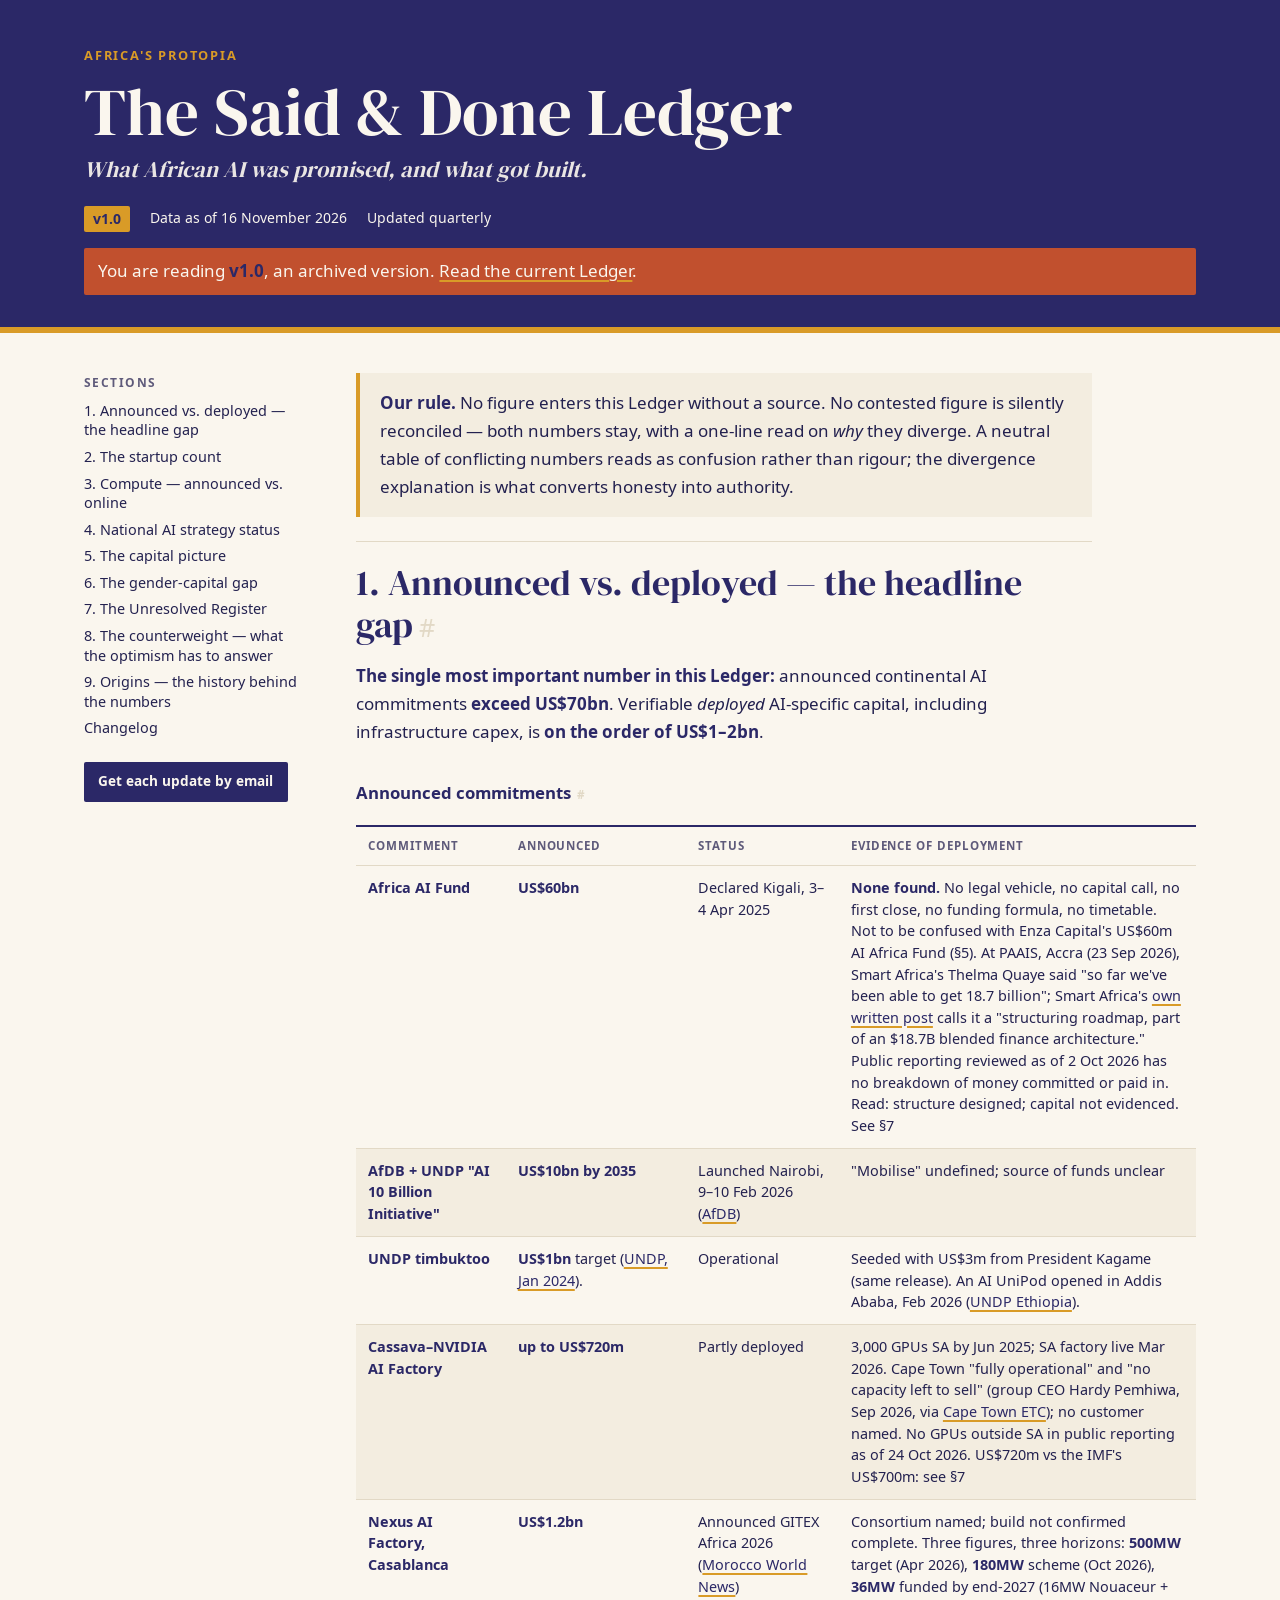
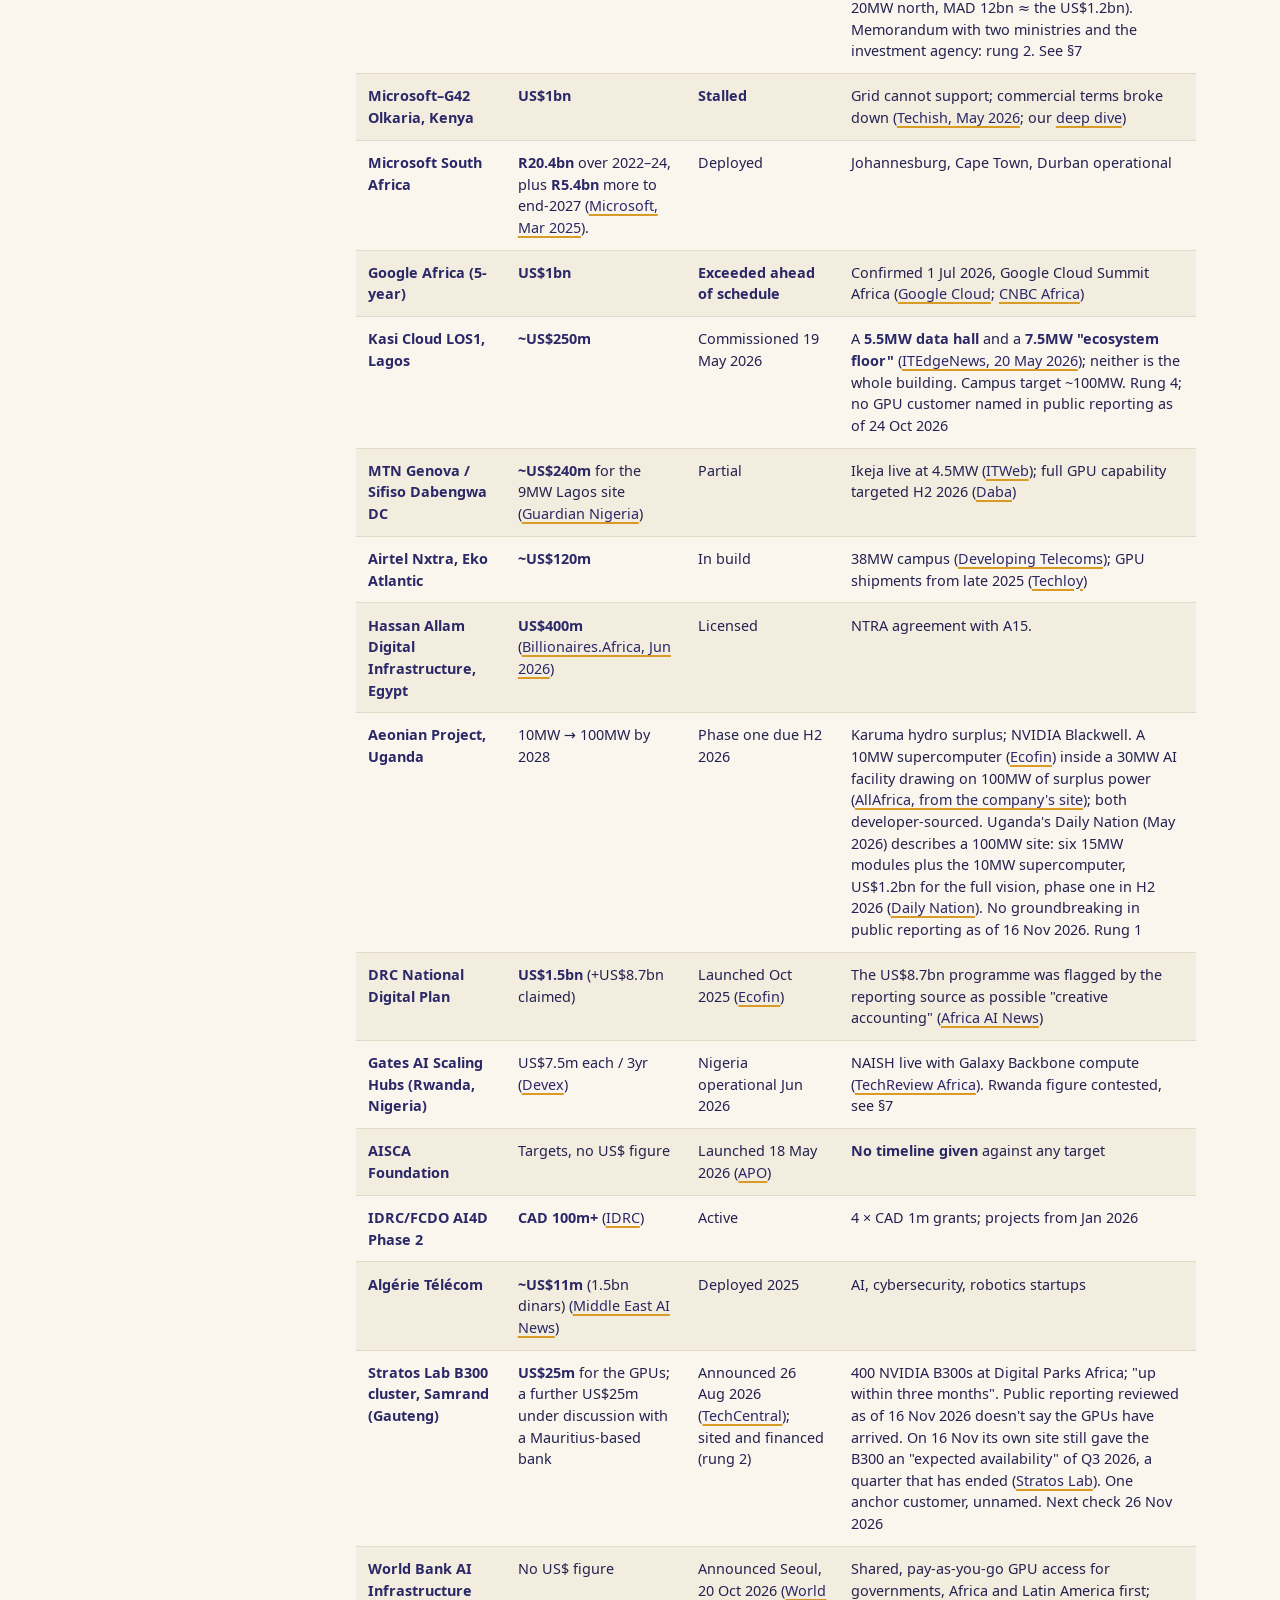
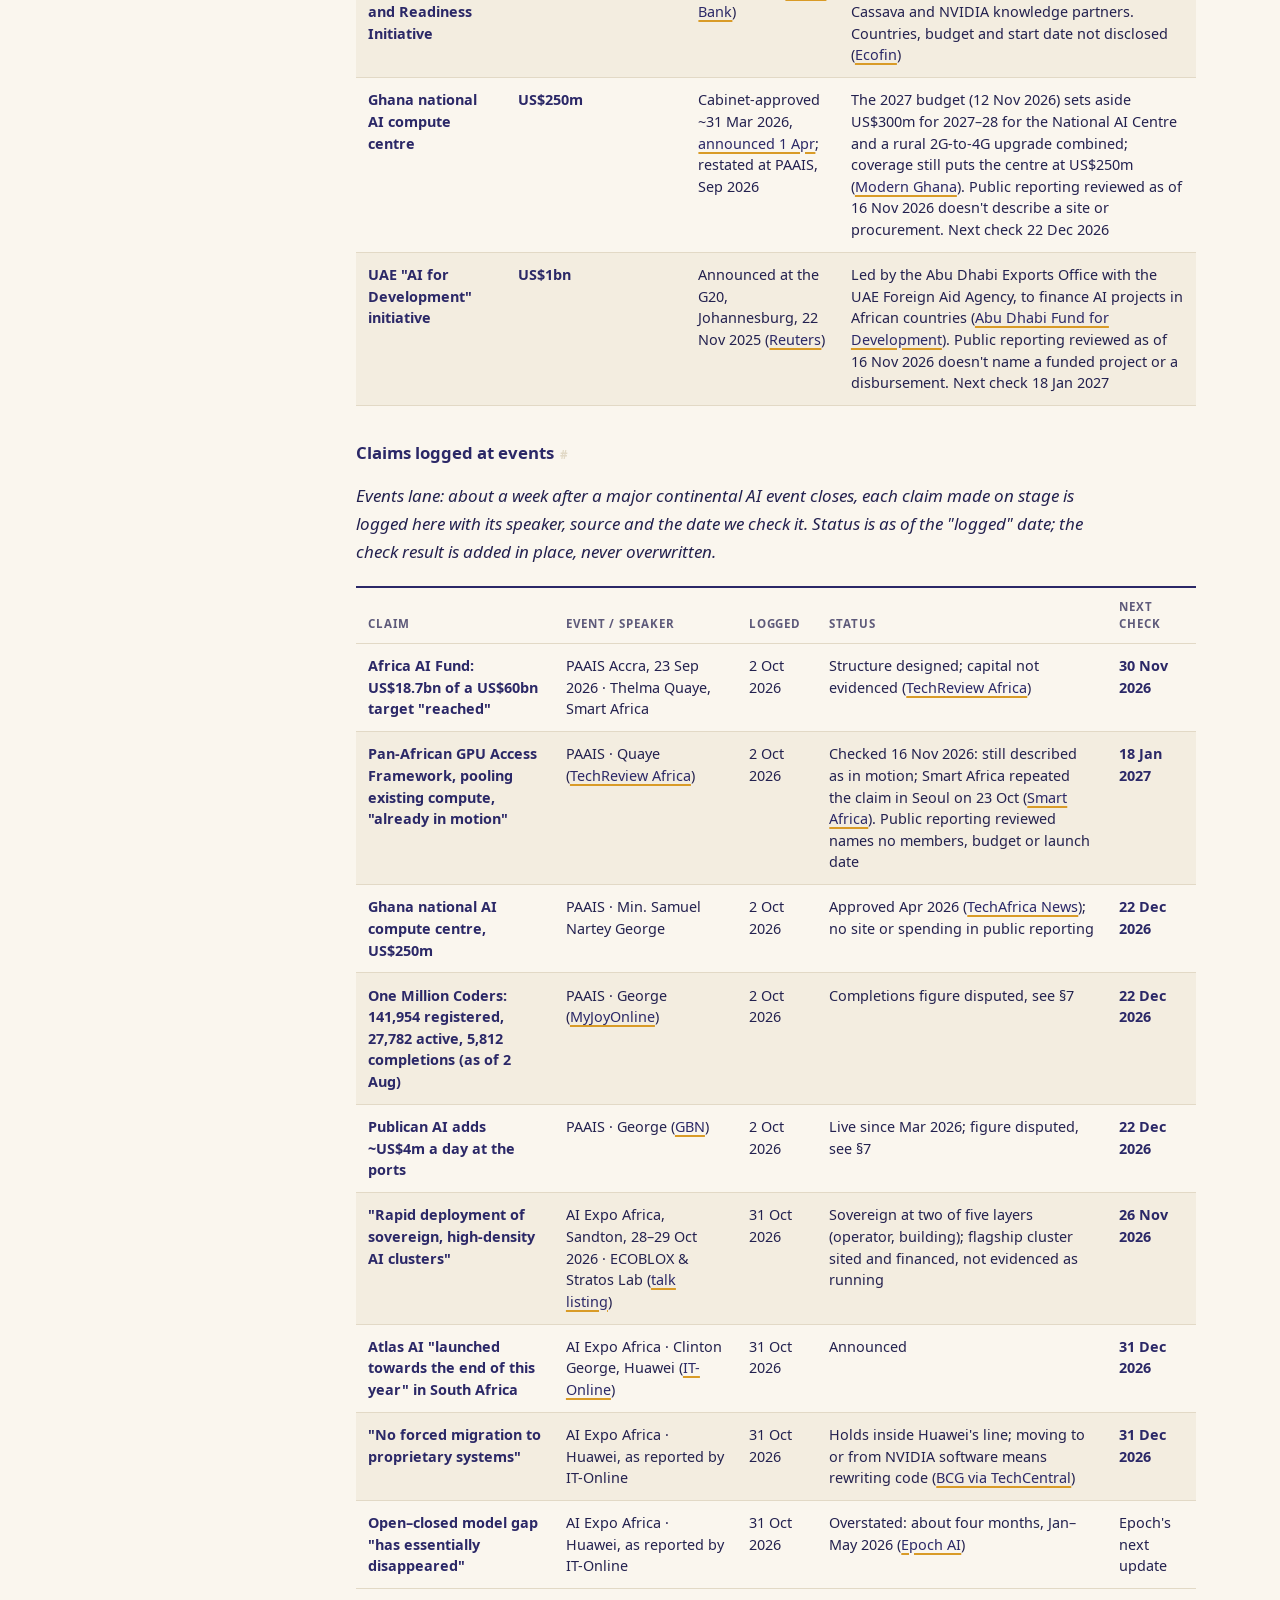
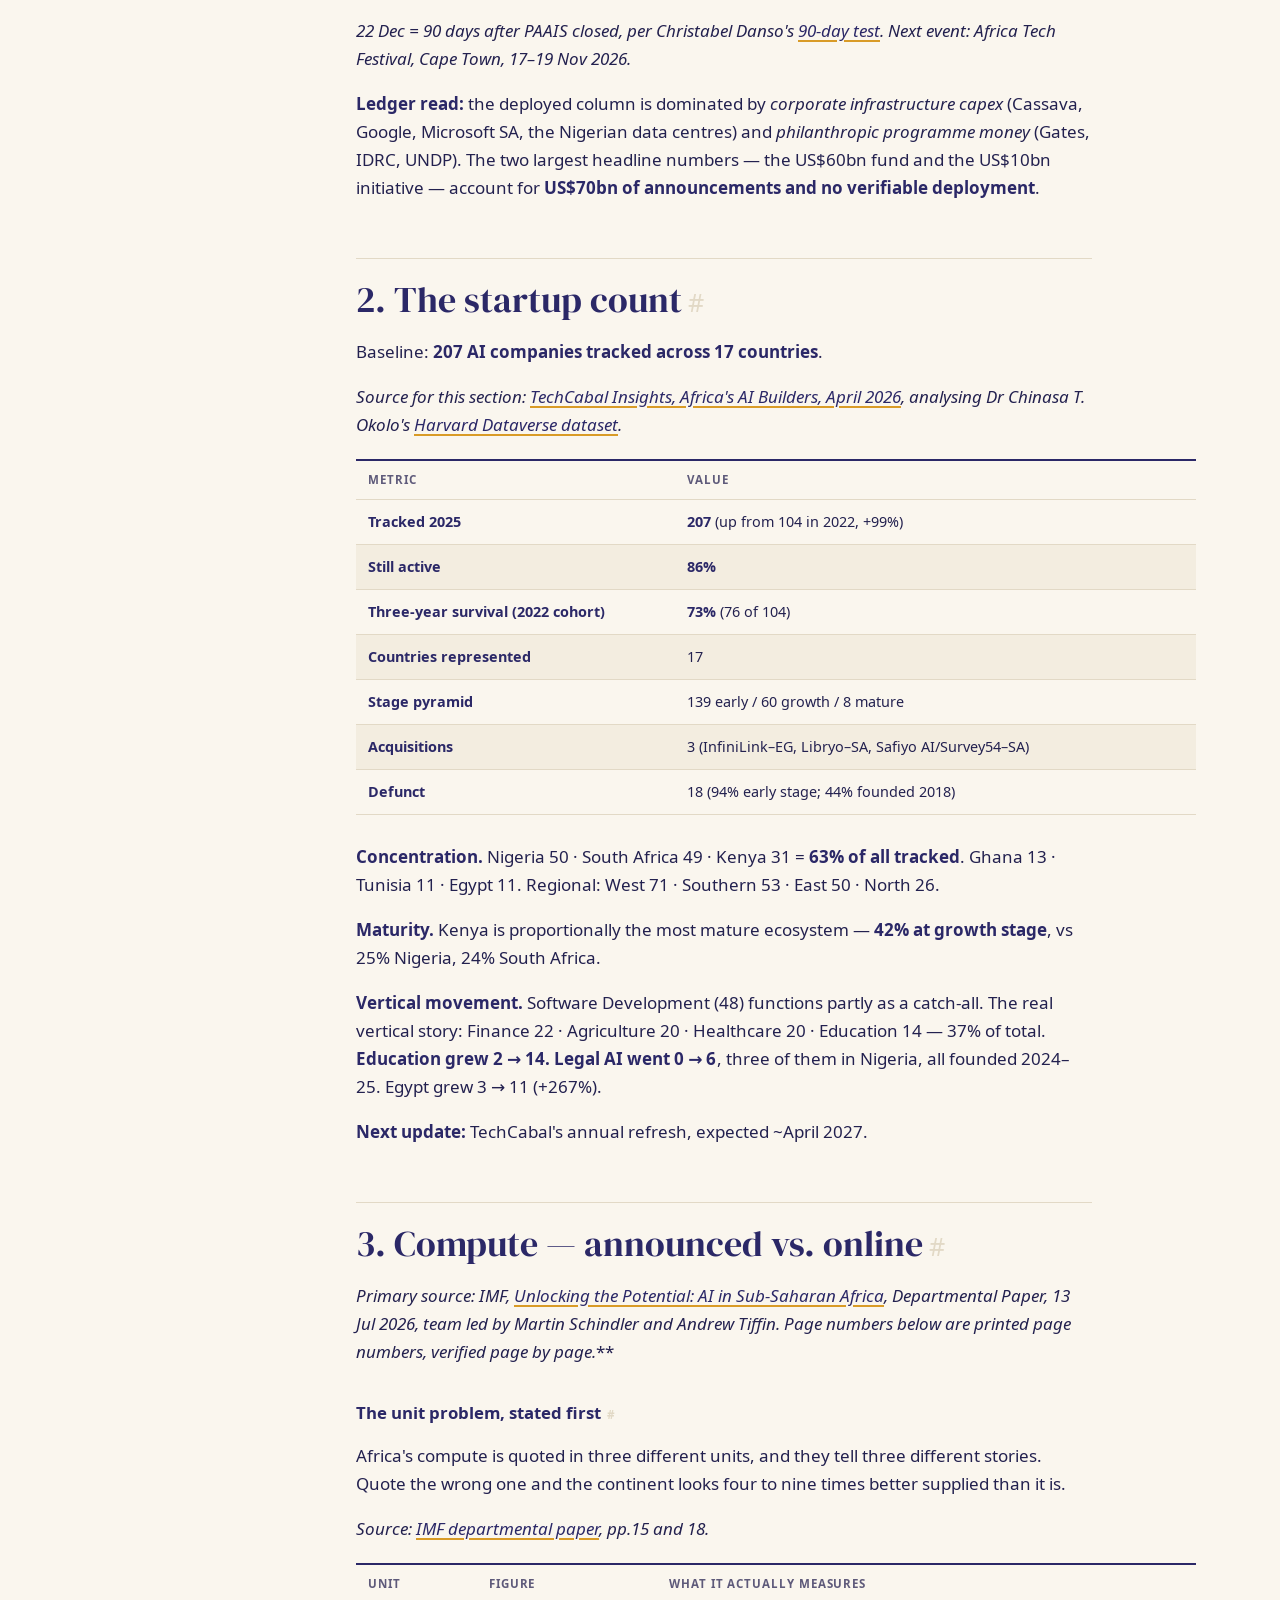
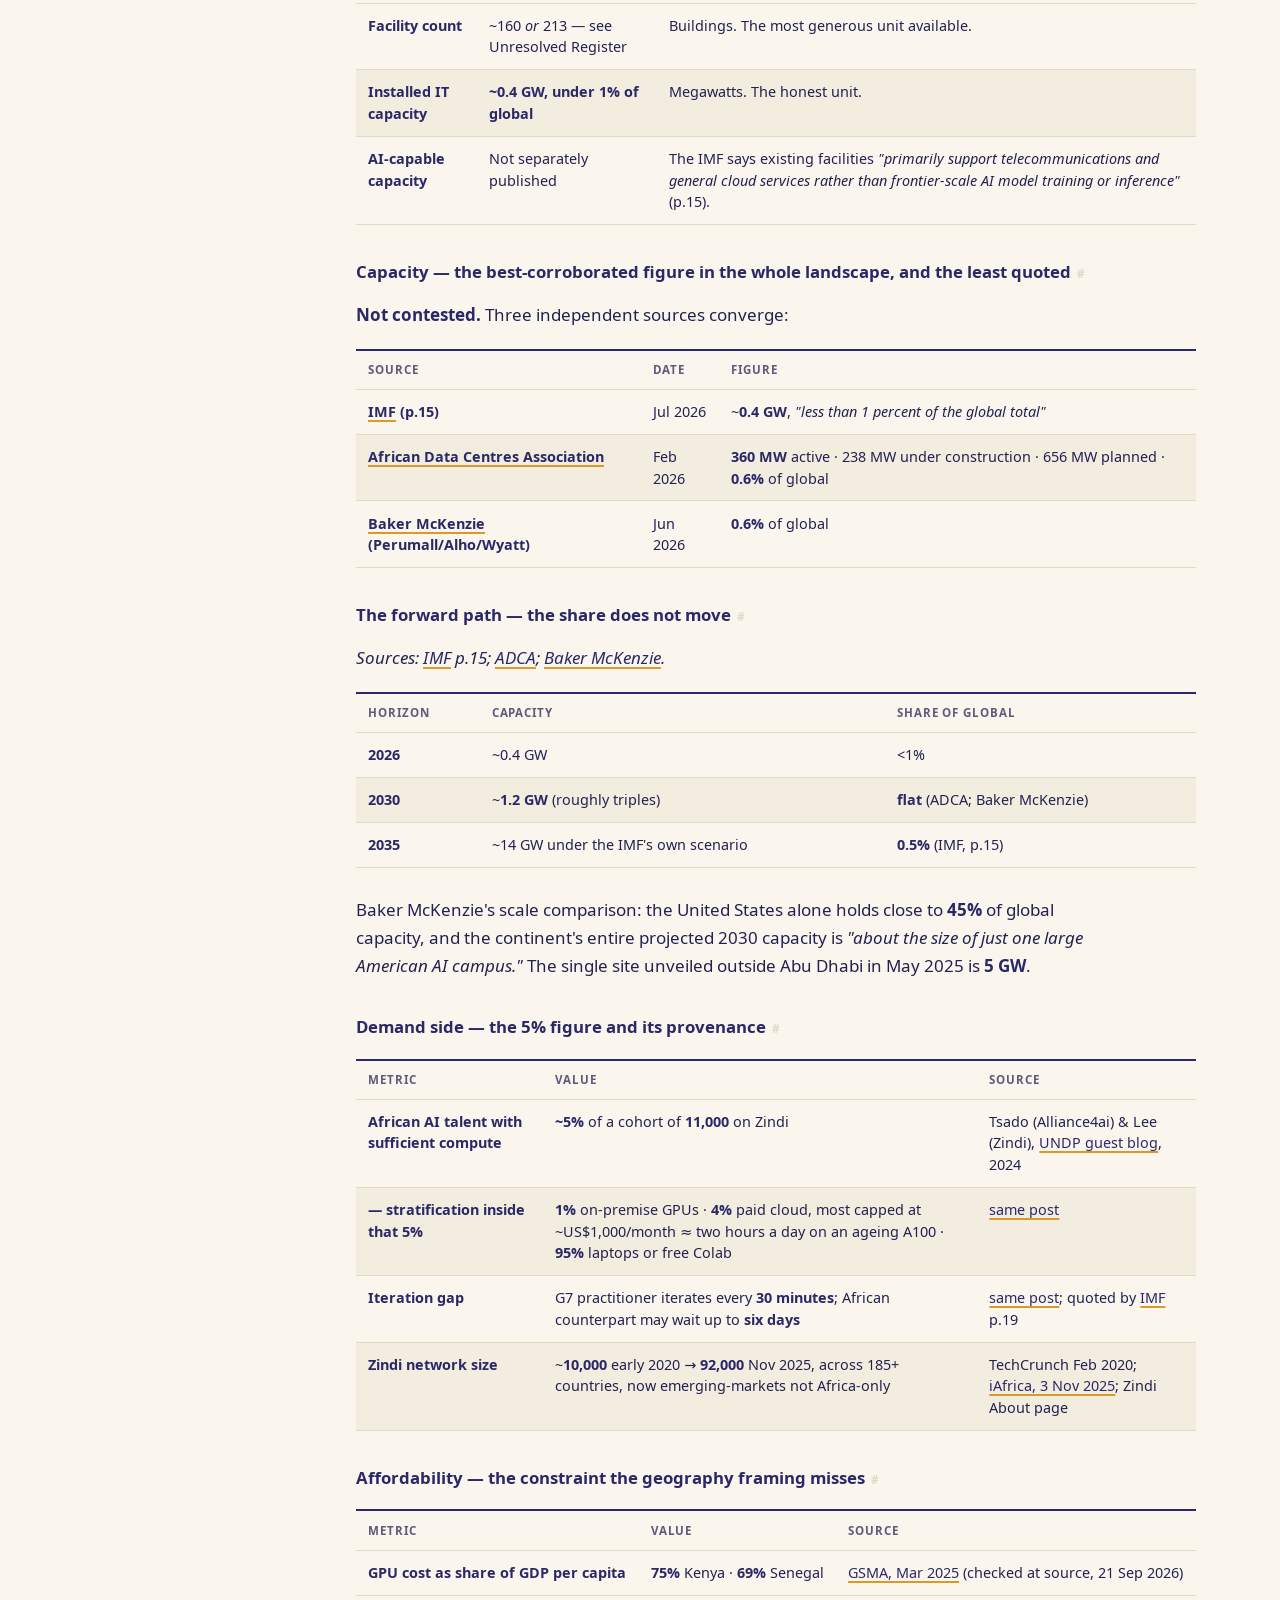
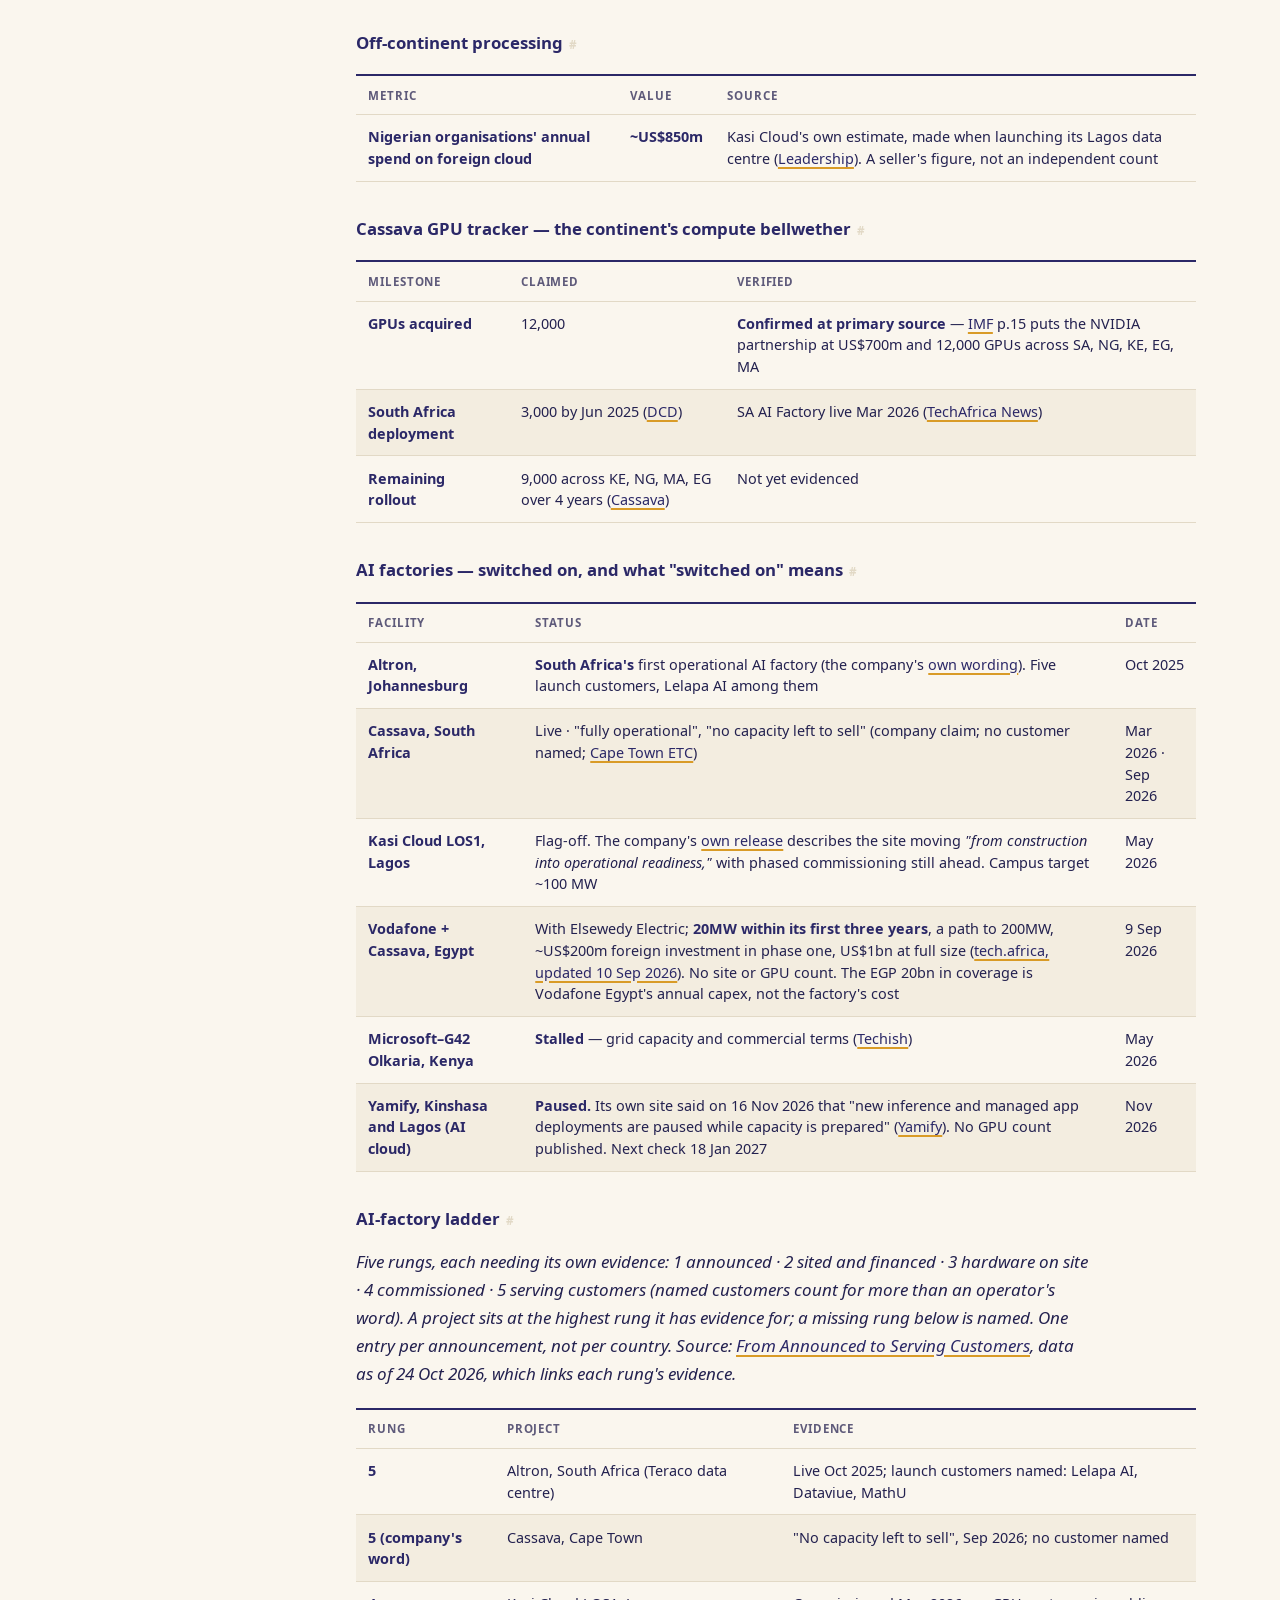
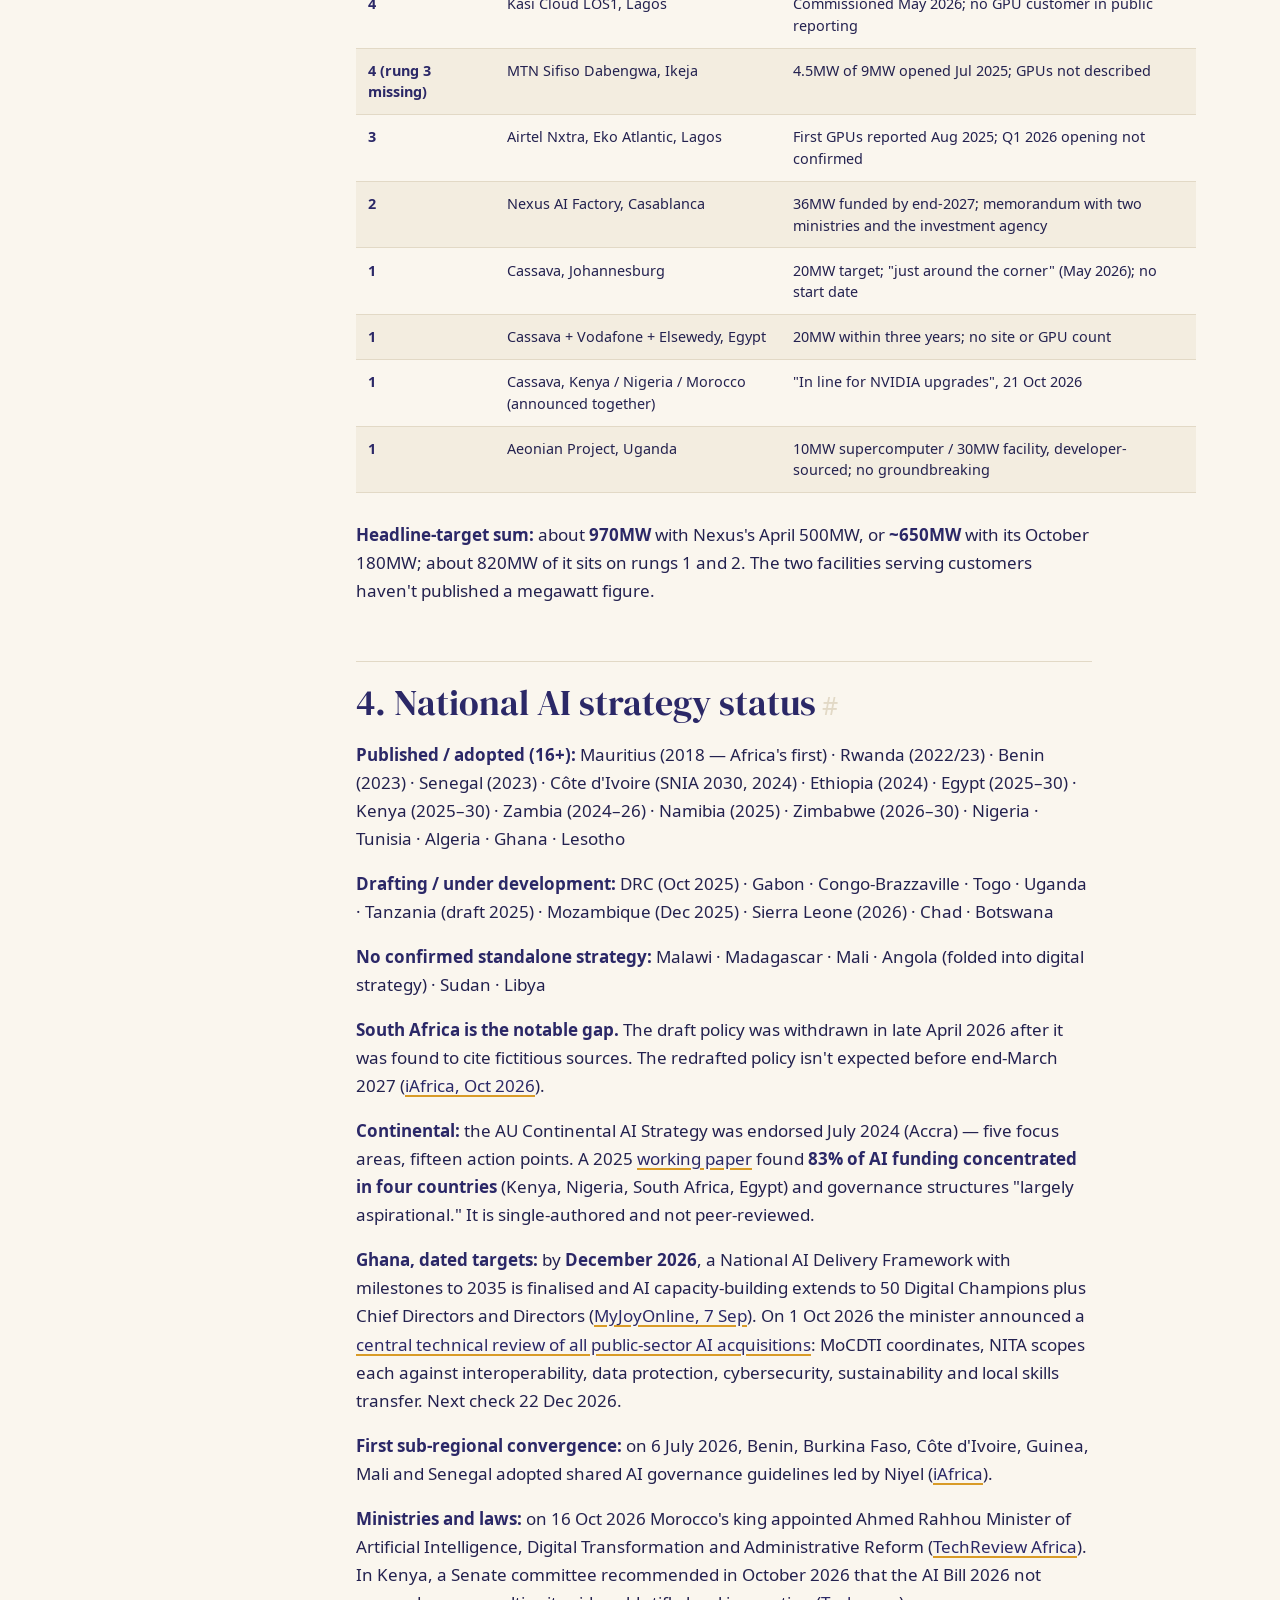
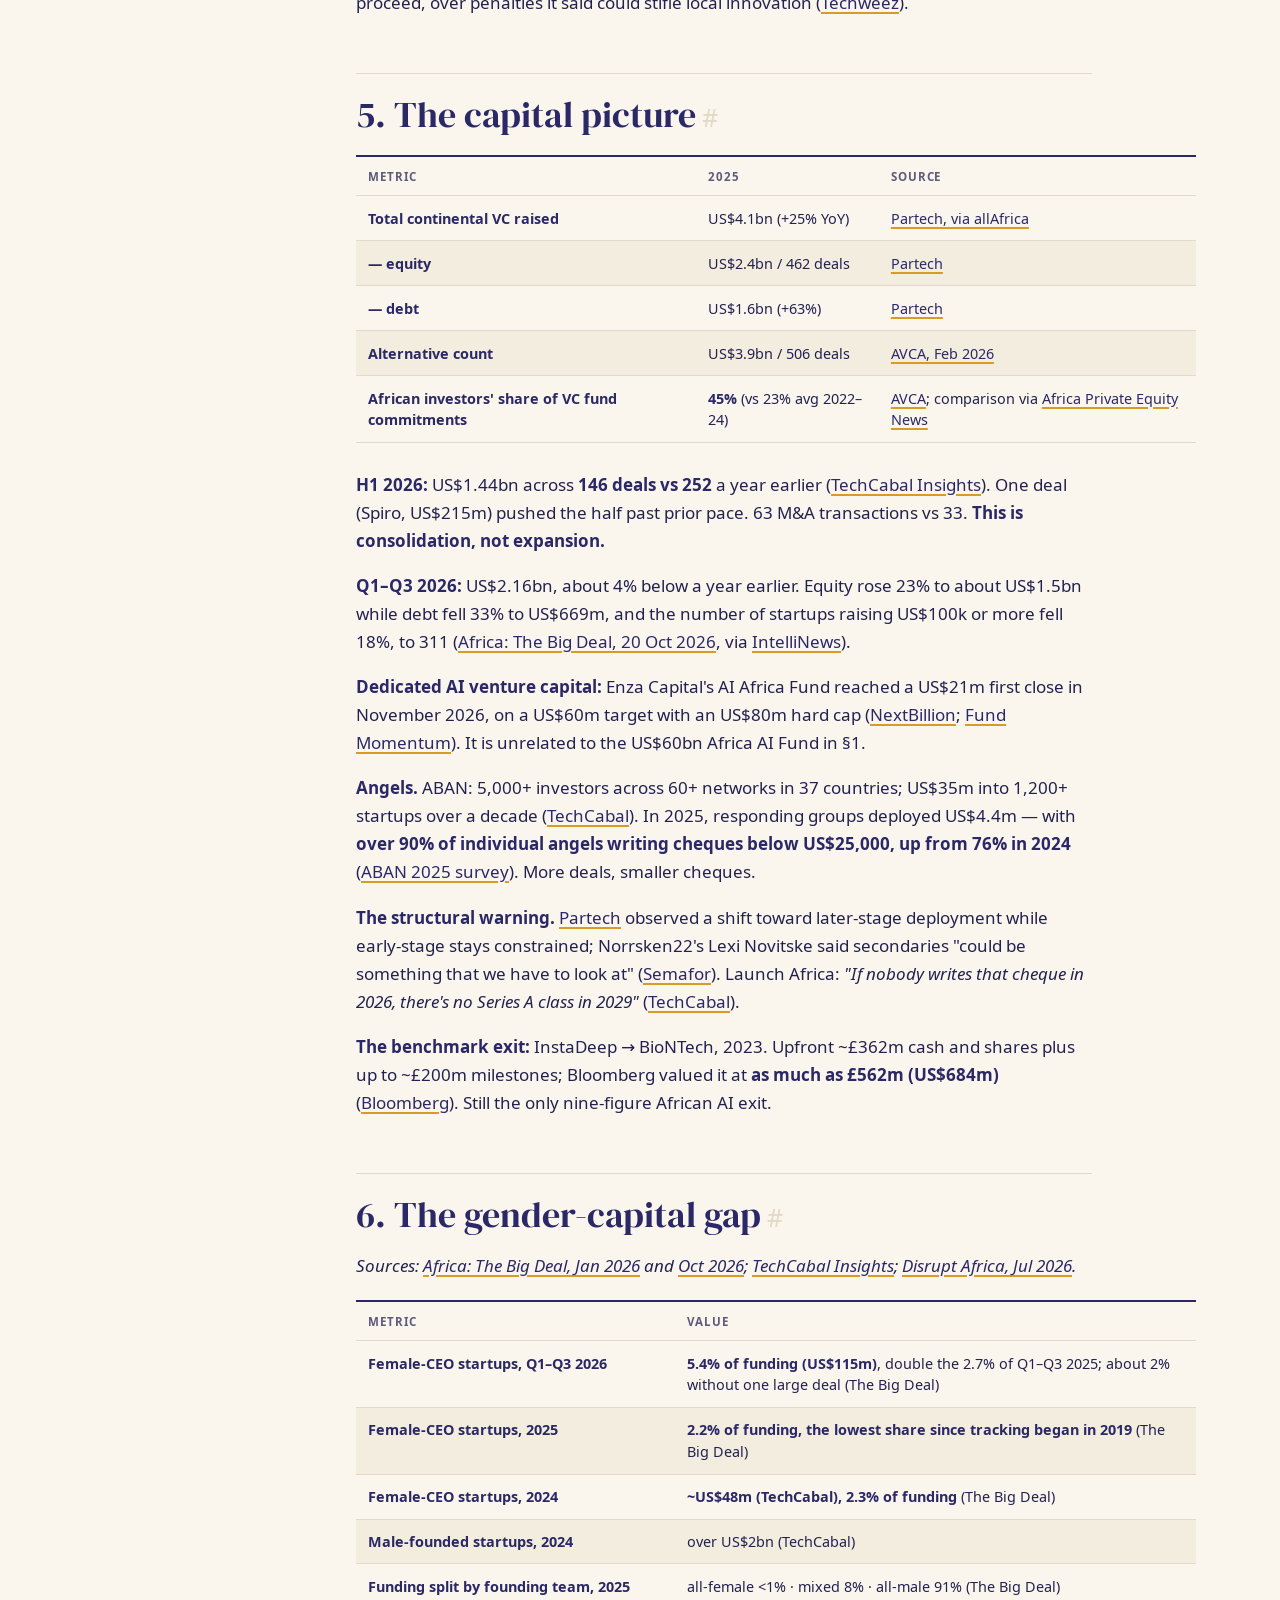
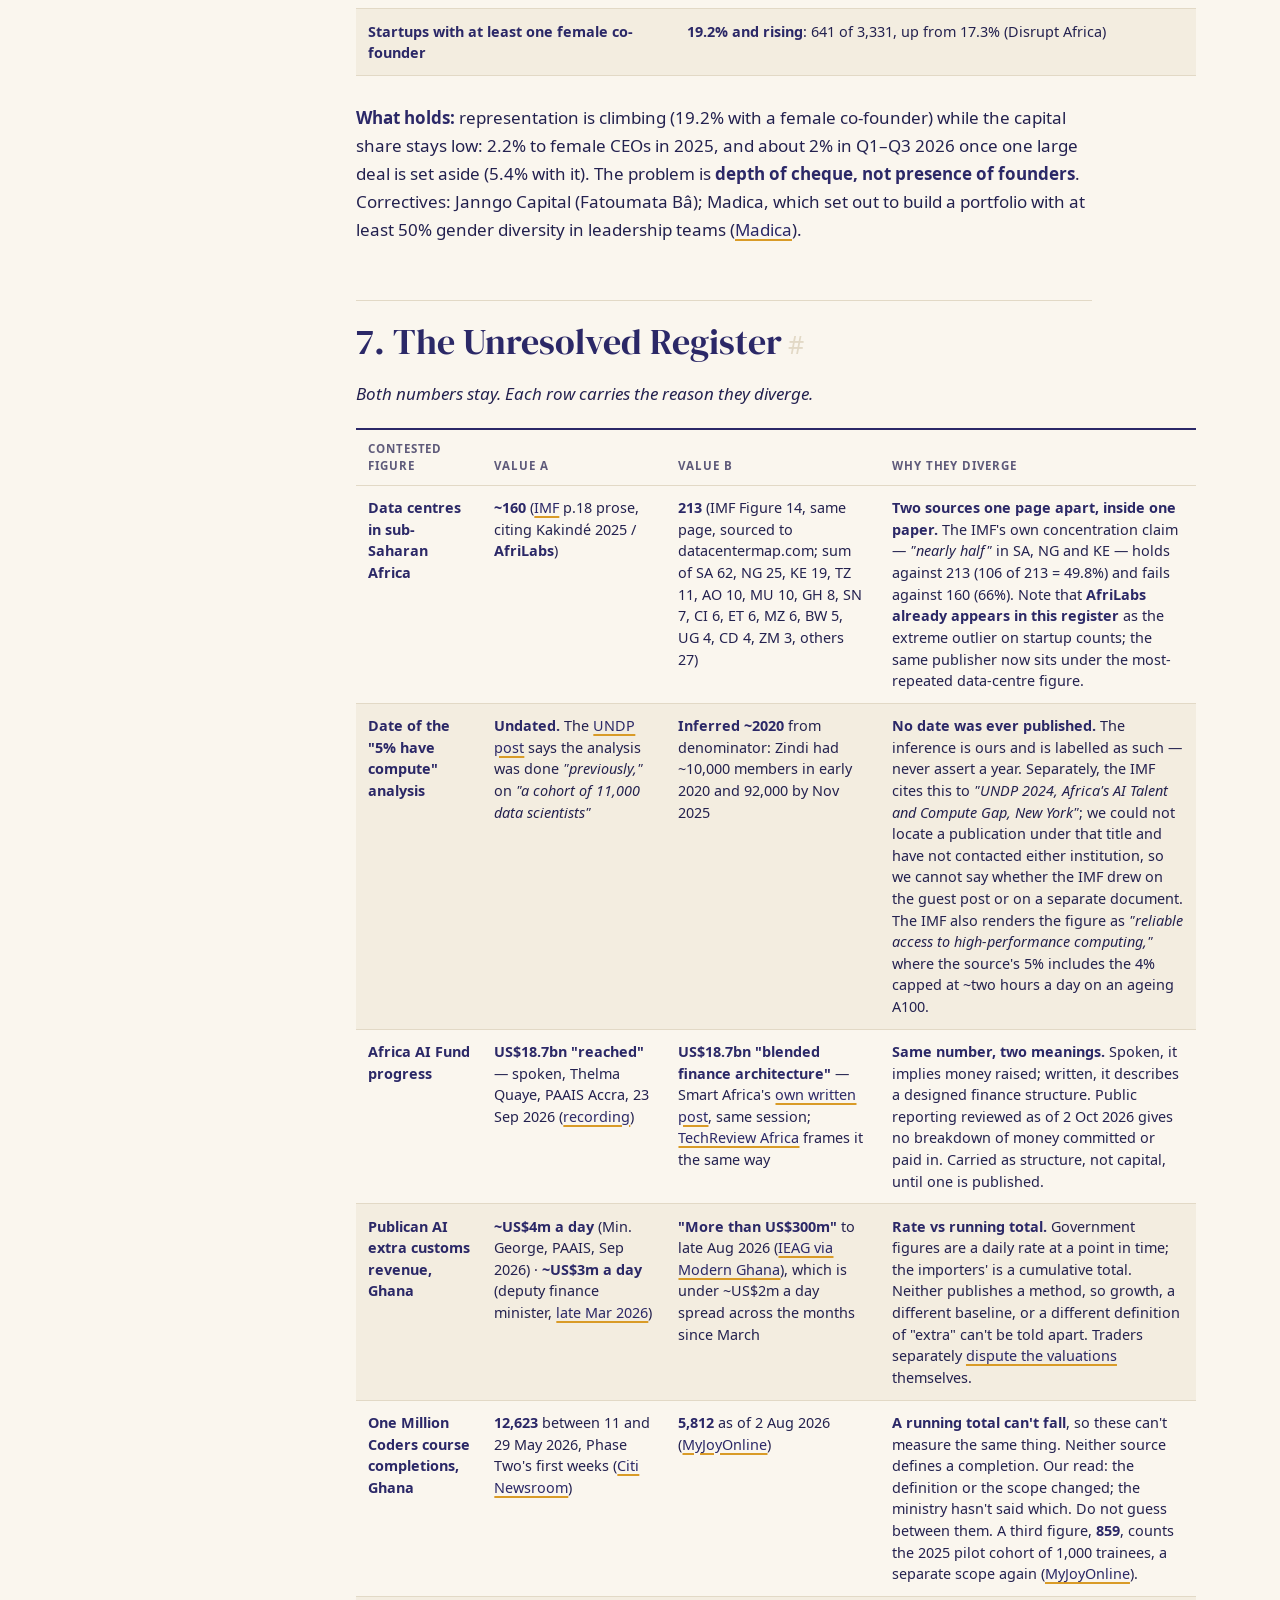
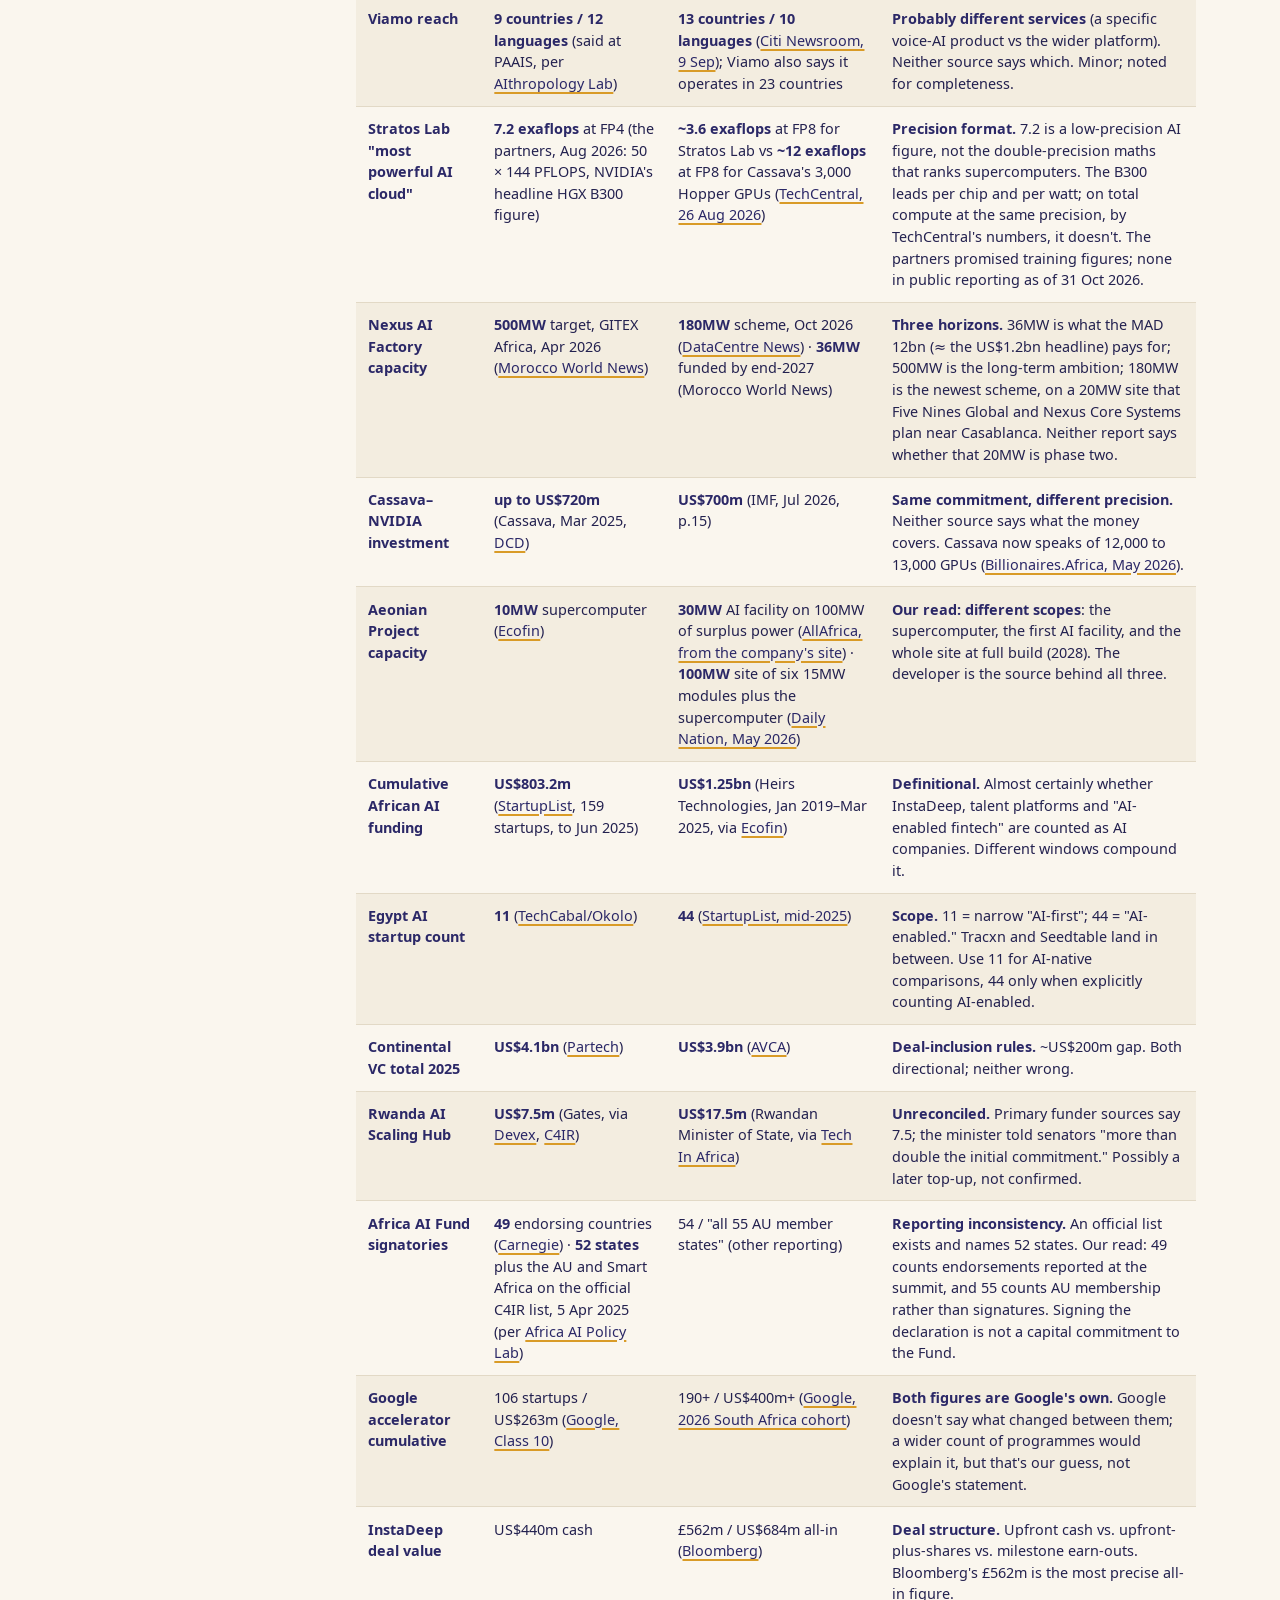
==== docs/v/1.0/index.html @ cc0f5635 "Ledger v1.0: first public version (data as of 2026-11-16) Co-Authored-By: Claude Opus 5.5 <noreply@a" ====
<!doctype html>
<html lang="en-GB">
<head>
<meta charset="utf-8">
<meta name="viewport" content="width=device-width, initial-scale=1">
<title>The Said &amp; Done Ledger v1.0 · Africa's Protopia</title>
<meta name="description" content="What African AI was promised, and what got built. A versioned, sourced ledger by Africa's Protopia. v1.0, data as of 16 November 2026.">
<link rel="canonical" href="https://ledger.protopia.africa/v/1.0/">
<meta property="og:title" content="The Said &amp; Done Ledger">
<meta property="og:description" content="What African AI was promised, and what got built. v1.0, data as of 16 November 2026.">
<meta property="og:type" content="website">
<meta property="og:url" content="https://ledger.protopia.africa/v/1.0/">
<link rel="icon" href="../../assets/logo.png">
<link rel="preload" href="../../assets/fonts/DMSerifDisplay-Regular.woff2" as="font" type="font/woff2" crossorigin>
<link rel="stylesheet" href="../../assets/ledger.css">
<script type="application/ld+json">{"@context": "https://schema.org", "@type": "Dataset", "name": "The Said & Done Ledger", "alternateName": "The Said & Done Ledger by Africa's Protopia", "description": "What African AI was promised, and what got built: announced vs. deployed capital, compute online, startup counts, national AI strategies, and a register of contested figures with the reason each pair diverges.", "url": "https://ledger.protopia.africa/v/1.0/", "version": "1.0", "dateModified": "2026-11-16", "spatialCoverage": "Africa", "isAccessibleForFree": true, "creator": {"@type": "Organization", "name": "Africa's Protopia", "url": "https://africasprotopia.substack.com"}}</script>
</head>
<body>
<a class="skip" href="#main">Skip to the Ledger</a>
<header class="masthead">
  <div class="masthead-inner">
    <a class="brand" href="https://africasprotopia.substack.com">Africa's Protopia</a>
    <h1>The Said &amp; Done Ledger</h1>
    <p class="dek">What African AI was promised, and what got built.</p>
    <p class="stamp"><span class="ver">v1.0</span> <span>Data as of 16 November 2026</span> <span>Updated quarterly</span></p>
    <p class="archived">You are reading <strong>v1.0</strong>, an archived version. <a href="/">Read the current Ledger</a>.</p>
  </div>
</header>
<div class="layout">
  <nav class="toc" aria-label="Sections">
    <p class="toc-title">Sections</p>
    <ol><li><a href="#1-announced-vs-deployed-the-headline-gap">1. Announced vs. deployed — the headline gap</a></li>
<li><a href="#2-the-startup-count">2. The startup count</a></li>
<li><a href="#3-compute-announced-vs-online">3. Compute — announced vs. online</a></li>
<li><a href="#4-national-ai-strategy-status">4. National AI strategy status</a></li>
<li><a href="#5-the-capital-picture">5. The capital picture</a></li>
<li><a href="#6-the-gender-capital-gap">6. The gender-capital gap</a></li>
<li><a href="#7-the-unresolved-register">7. The Unresolved Register</a></li>
<li><a href="#8-the-counterweight-what-the-optimism-has-to-answer">8. The counterweight — what the optimism has to answer</a></li>
<li><a href="#9-origins-the-history-behind-the-numbers">9. Origins — the history behind the numbers</a></li><li><a href="#changelog">Changelog</a></li></ol>
    <a class="subscribe" href="https://africasprotopia.substack.com/subscribe">Get each update by email</a>
  </nav>
  <main id="main">
    <div class="rule"><p><strong>Our rule.</strong> No figure enters this Ledger without a source. No contested figure is silently reconciled — both numbers stay, with a one-line read on <em>why</em> they diverge. A neutral table of conflicting numbers reads as confusion rather than rigour; the divergence explanation is what converts honesty into authority.</p></div>
    <h2 id="1-announced-vs-deployed-the-headline-gap">1. Announced vs. deployed — the headline gap<a class="headerlink" href="#1-announced-vs-deployed-the-headline-gap" title="Link to this section">#</a></h2>
<p><strong>The single most important number in this Ledger:</strong> announced continental AI commitments <strong>exceed US$70bn</strong>. Verifiable <em>deployed</em> AI-specific capital, including infrastructure capex, is <strong>on the order of US$1–2bn</strong>.</p>
<h3 id="announced-commitments">Announced commitments<a class="headerlink" href="#announced-commitments" title="Link to this section">#</a></h3>
<div class="table-wrap"><table class="cols-4">
<thead>
<tr>
<th>Commitment</th>
<th>Announced</th>
<th>Status</th>
<th>Evidence of deployment</th>
</tr>
</thead>
<tbody>
<tr>
<td data-label="Commitment">Africa AI Fund</td>
<td data-label="Announced"><strong>US$60bn</strong></td>
<td data-label="Status">Declared Kigali, 3–4 Apr 2025</td>
<td data-label="Evidence of deployment"><strong>None found.</strong> No legal vehicle, no capital call, no first close, no funding formula, no timetable. Not to be confused with Enza Capital's US$60m AI Africa Fund (§5). At PAAIS, Accra (23 Sep 2026), Smart Africa's Thelma Quaye said "so far we've been able to get 18.7 billion"; Smart Africa's <a href="https://x.com/RealSmartAfrica/status/2104253836680704158" target="_blank" rel="noopener">own written post</a> calls it a "structuring roadmap, part of an $18.7B blended finance architecture." Public reporting reviewed as of 2 Oct 2026 has no breakdown of money committed or paid in. Read: structure designed; capital not evidenced. See §7</td>
</tr>
<tr>
<td data-label="Commitment">AfDB + UNDP "AI 10 Billion Initiative"</td>
<td data-label="Announced"><strong>US$10bn by 2035</strong></td>
<td data-label="Status">Launched Nairobi, 9–10 Feb 2026 (<a href="https://www.afdb.org/en/news-and-events/press-releases/african-development-bank-undp-ai-hub-sustainable-development-and-partners-launch-ai-10-billion-initiative-during-2026-nairobi-ai-forum-91104" target="_blank" rel="noopener">AfDB</a>)</td>
<td data-label="Evidence of deployment">"Mobilise" undefined; source of funds unclear</td>
</tr>
<tr>
<td data-label="Commitment">UNDP timbuktoo</td>
<td data-label="Announced"><strong>US$1bn</strong> target (<a href="https://www.undp.org/press-releases/undp-and-african-leaders-launch-timbuktoo-initiative-unleash-africas-startup-revolution" target="_blank" rel="noopener">UNDP, Jan 2024</a>).</td>
<td data-label="Status">Operational</td>
<td data-label="Evidence of deployment">Seeded with US$3m from President Kagame (same release). An AI UniPod opened in Addis Ababa, Feb 2026 (<a href="https://www.undp.org/ethiopia/press-releases/ethiopia-launches-ai-unipod" target="_blank" rel="noopener">UNDP Ethiopia</a>).</td>
</tr>
<tr>
<td data-label="Commitment">Cassava–NVIDIA AI Factory</td>
<td data-label="Announced"><strong>up to US$720m</strong></td>
<td data-label="Status">Partly deployed</td>
<td data-label="Evidence of deployment">3,000 GPUs SA by Jun 2025; SA factory live Mar 2026. Cape Town "fully operational" and "no capacity left to sell" (group CEO Hardy Pemhiwa, Sep 2026, via <a href="https://www.capetownetc.com/tech/cape-town-ai-factory-local-computing/" target="_blank" rel="noopener">Cape Town ETC</a>); no customer named. No GPUs outside SA in public reporting as of 24 Oct 2026. US$720m vs the IMF's US$700m: see §7</td>
</tr>
<tr>
<td data-label="Commitment">Nexus AI Factory, Casablanca</td>
<td data-label="Announced"><strong>US$1.2bn</strong></td>
<td data-label="Status">Announced GITEX Africa 2026 (<a href="https://www.moroccoworldnews.com/2026/04/286411/nexus-factory-launch-at-gitex-africa-positions-morocco-as-a-future-ai-gateway/" target="_blank" rel="noopener">Morocco World News</a>)</td>
<td data-label="Evidence of deployment">Consortium named; build not confirmed complete. Three figures, three horizons: <strong>500MW</strong> target (Apr 2026), <strong>180MW</strong> scheme (Oct 2026), <strong>36MW</strong> funded by end-2027 (16MW Nouaceur + 20MW north, MAD 12bn ≈ the US$1.2bn). Memorandum with two ministries and the investment agency: rung 2. See §7</td>
</tr>
<tr>
<td data-label="Commitment">Microsoft–G42 Olkaria, Kenya</td>
<td data-label="Announced"><strong>US$1bn</strong></td>
<td data-label="Status"><strong>Stalled</strong></td>
<td data-label="Evidence of deployment">Grid cannot support; commercial terms broke down (<a href="https://tech-ish.com/2026/05/09/kenya-microsoft-g42-data-centre-stalled/" target="_blank" rel="noopener">Techish, May 2026</a>; our <a href="https://africasprotopia.substack.com/p/why-kenyas-1bn-microsoft-g42-data" target="_blank" rel="noopener">deep dive</a>)</td>
</tr>
<tr>
<td data-label="Commitment">Microsoft South Africa</td>
<td data-label="Announced"><strong>R20.4bn</strong> over 2022–24, plus <strong>R5.4bn</strong> more to end-2027 (<a href="https://news.microsoft.com/source/emea/features/microsoft-invests-zar-5-4bn-in-south-africa/" target="_blank" rel="noopener">Microsoft, Mar 2025</a>).</td>
<td data-label="Status">Deployed</td>
<td data-label="Evidence of deployment">Johannesburg, Cape Town, Durban operational</td>
</tr>
<tr>
<td data-label="Commitment">Google Africa (5-year)</td>
<td data-label="Announced"><strong>US$1bn</strong></td>
<td data-label="Status"><strong>Exceeded ahead of schedule</strong></td>
<td data-label="Evidence of deployment">Confirmed 1 Jul 2026, Google Cloud Summit Africa (<a href="https://www.googlecloudpresscorner.com/2026-07-01-Google-Cloud-Summit-in-Africa-Highlights-the-Continents-Digital-Transformation-and-Unveils-New-Agentic-AI-and-Infrastructure-Investments" target="_blank" rel="noopener">Google Cloud</a>; <a href="https://www.cnbcafrica.com/2026/google-has-exceeded-1-billion-africa-investment-target" target="_blank" rel="noopener">CNBC Africa</a>)</td>
</tr>
<tr>
<td data-label="Commitment">Kasi Cloud LOS1, Lagos</td>
<td data-label="Announced"><strong>~US$250m</strong></td>
<td data-label="Status">Commissioned 19 May 2026</td>
<td data-label="Evidence of deployment">A <strong>5.5MW data hall</strong> and a <strong>7.5MW "ecosystem floor"</strong> (<a href="https://www.itedgenews.africa/kasi-cloud-commissions-west-africas-first-ai-ready-hyperscale-data-centre-in-lagos/" target="_blank" rel="noopener">ITEdgeNews, 20 May 2026</a>); neither is the whole building. Campus target ~100MW. Rung 4; no GPU customer named in public reporting as of 24 Oct 2026</td>
</tr>
<tr>
<td data-label="Commitment">MTN Genova / Sifiso Dabengwa DC</td>
<td data-label="Announced"><strong>~US$240m</strong> for the 9MW Lagos site (<a href="https://guardian.ng/technology/mtn-invests-240m-in-9mw-lagos-data-hub-targets-ai-cloud-growth/" target="_blank" rel="noopener">Guardian Nigeria</a>)</td>
<td data-label="Status">Partial</td>
<td data-label="Evidence of deployment">Ikeja live at 4.5MW (<a href="https://itweb.africa/article/mtn-unveils-sifiso-dabengwa-data-centre-in-nigeria/kLgB17ezAR4M59N4" target="_blank" rel="noopener">ITWeb</a>); full GPU capability targeted H2 2026 (<a href="https://dabafinance.com/en/news/mtn-africa-ai-data-centres-genova" target="_blank" rel="noopener">Daba</a>)</td>
</tr>
<tr>
<td data-label="Commitment">Airtel Nxtra, Eko Atlantic</td>
<td data-label="Announced"><strong>~US$120m</strong></td>
<td data-label="Status">In build</td>
<td data-label="Evidence of deployment">38MW campus (<a href="https://www.developingtelecoms.com/telecom-technology/data-centres-networks/18888-airtel-nigeria-to-build-38mw-hyperscale-data-centre-in-eko-atlantic.html" target="_blank" rel="noopener">Developing Telecoms</a>); GPU shipments from late 2025 (<a href="https://www.techloy.com/nigerian-telco-airtel-is-building-a-data-center-in-lagos-to-begin-ai-model-training/" target="_blank" rel="noopener">Techloy</a>)</td>
</tr>
<tr>
<td data-label="Commitment">Hassan Allam Digital Infrastructure, Egypt</td>
<td data-label="Announced"><strong>US$400m</strong> (<a href="https://www.billionaires.africa/2026/06/17/hassan-allam-commits-400-million-to-egypt-data-centre-project/" target="_blank" rel="noopener">Billionaires.Africa, Jun 2026</a>)</td>
<td data-label="Status">Licensed</td>
<td data-label="Evidence of deployment">NTRA agreement with A15.</td>
</tr>
<tr>
<td data-label="Commitment">Aeonian Project, Uganda</td>
<td data-label="Announced">10MW → 100MW by 2028</td>
<td data-label="Status">Phase one due H2 2026</td>
<td data-label="Evidence of deployment">Karuma hydro surplus; NVIDIA Blackwell. A 10MW supercomputer (<a href="https://www.ecofinagency.com/news-digital/1509-48701-synectics-schneider-to-build-ai-center-in-uganda-starting-2026" target="_blank" rel="noopener">Ecofin</a>) inside a 30MW AI facility drawing on 100MW of surplus power (<a href="https://allafrica.com/stories/202602240674.html" target="_blank" rel="noopener">AllAfrica, from the company's site</a>); both developer-sourced. Uganda's Daily Nation (May 2026) describes a 100MW site: six 15MW modules plus the 10MW supercomputer, US$1.2bn for the full vision, phase one in H2 2026 (<a href="https://www.nation.co.ug/news/inside-the-aeonian-project-building-africas-ai-backbone-at-karuma-hydro-plant/" target="_blank" rel="noopener">Daily Nation</a>). No groundbreaking in public reporting as of 16 Nov 2026. Rung 1</td>
</tr>
<tr>
<td data-label="Commitment">DRC National Digital Plan</td>
<td data-label="Announced"><strong>US$1.5bn</strong> (+US$8.7bn claimed)</td>
<td data-label="Status">Launched Oct 2025 (<a href="https://www.ecofinagency.com/news-digital/1210-49482-drc-launches-1-5b-national-plan-to-build-a-digital-and-ai-economy" target="_blank" rel="noopener">Ecofin</a>)</td>
<td data-label="Evidence of deployment">The US$8.7bn programme was flagged by the reporting source as possible "creative accounting" (<a href="https://www.africaainews.com/p/dr-congo-to-spend-8-b-on-tech-infra" target="_blank" rel="noopener">Africa AI News</a>)</td>
</tr>
<tr>
<td data-label="Commitment">Gates AI Scaling Hubs (Rwanda, Nigeria)</td>
<td data-label="Announced">US$7.5m each / 3yr (<a href="https://www.devex.com/news/gates-foundation-to-fund-ai-scaling-hubs-in-africa-109805" target="_blank" rel="noopener">Devex</a>)</td>
<td data-label="Status">Nigeria operational Jun 2026</td>
<td data-label="Evidence of deployment">NAISH live with Galaxy Backbone compute (<a href="https://techreviewafrica.com/news/6091/nigeria-launches-national-ai-scaling-hub-and-shared-compute-infrastructure-to-accelerate-innovation" target="_blank" rel="noopener">TechReview Africa</a>). Rwanda figure contested, see §7</td>
</tr>
<tr>
<td data-label="Commitment">AISCA Foundation</td>
<td data-label="Announced">Targets, no US$ figure</td>
<td data-label="Status">Launched 18 May 2026 (<a href="https://www.africa-newsroom.com/press/ai-skills-and-compute-africa-foundation-launches-in-kigali-to-accelerate-africas-artificial-intelligence-ai-future?lang=en" target="_blank" rel="noopener">APO</a>)</td>
<td data-label="Evidence of deployment"><strong>No timeline given</strong> against any target</td>
</tr>
<tr>
<td data-label="Commitment">IDRC/FCDO AI4D Phase 2</td>
<td data-label="Announced"><strong>CAD 100m+</strong> (<a href="https://idrc-crdi.ca/en/initiative/artificial-intelligence-development" target="_blank" rel="noopener">IDRC</a>)</td>
<td data-label="Status">Active</td>
<td data-label="Evidence of deployment">4 × CAD 1m grants; projects from Jan 2026</td>
</tr>
<tr>
<td data-label="Commitment">Algérie Télécom</td>
<td data-label="Announced"><strong>~US$11m</strong> (1.5bn dinars) (<a href="https://www.middleeastainews.com/p/algerie-telecom-11-million-startup-fund" target="_blank" rel="noopener">Middle East AI News</a>)</td>
<td data-label="Status">Deployed 2025</td>
<td data-label="Evidence of deployment">AI, cybersecurity, robotics startups</td>
</tr>
<tr>
<td data-label="Commitment">Stratos Lab B300 cluster, Samrand (Gauteng)</td>
<td data-label="Announced"><strong>US$25m</strong> for the GPUs; a further US$25m under discussion with a Mauritius-based bank</td>
<td data-label="Status">Announced 26 Aug 2026 (<a href="https://techcentral.co.za/nvidias-top-ai-chips-are-coming-to-a-centurion-data-centre/285394/" target="_blank" rel="noopener">TechCentral</a>); sited and financed (rung 2)</td>
<td data-label="Evidence of deployment">400 NVIDIA B300s at Digital Parks Africa; "up within three months". Public reporting reviewed as of 16 Nov 2026 doesn't say the GPUs have arrived. On 16 Nov its own site still gave the B300 an "expected availability" of Q3 2026, a quarter that has ended (<a href="https://stratoslab.co.za/" target="_blank" rel="noopener">Stratos Lab</a>). One anchor customer, unnamed. Next check 26 Nov 2026</td>
</tr>
<tr>
<td data-label="Commitment">World Bank AI Infrastructure and Readiness Initiative</td>
<td data-label="Announced">No US$ figure</td>
<td data-label="Status">Announced Seoul, 20 Oct 2026 (<a href="https://www.worldbank.org/en/news/press-release/2026/10/20/world-bank-group-launches-first-digital-strategy-to-expand-access-and-create-jobs" target="_blank" rel="noopener">World Bank</a>)</td>
<td data-label="Evidence of deployment">Shared, pay-as-you-go GPU access for governments, Africa and Latin America first; Cassava and NVIDIA knowledge partners. Countries, budget and start date not disclosed (<a href="https://af.net/realtime/world-bank-launches-shared-ai-computing-initiative-with-nvidia-and-cassava-technologies-for-africa-and-latin-america/" target="_blank" rel="noopener">Ecofin</a>)</td>
</tr>
<tr>
<td data-label="Commitment">Ghana national AI compute centre</td>
<td data-label="Announced"><strong>US$250m</strong></td>
<td data-label="Status">Cabinet-approved ~31 Mar 2026, <a href="https://techafricanews.com/2026/04/01/ghana-approves-250m-ai-centre-to-power-digital-transformation/" target="_blank" rel="noopener">announced 1 Apr</a>; restated at PAAIS, Sep 2026</td>
<td data-label="Evidence of deployment">The 2027 budget (12 Nov 2026) sets aside US$300m for 2027–28 for the National AI Centre and a rural 2G-to-4G upgrade combined; coverage still puts the centre at US$250m (<a href="https://www.modernghana.com/news/1544349/ghanas-250m-ai-centre-to-focus-on-practical-appl.html" target="_blank" rel="noopener">Modern Ghana</a>). Public reporting reviewed as of 16 Nov 2026 doesn't describe a site or procurement. Next check 22 Dec 2026</td>
</tr>
<tr>
<td data-label="Commitment">UAE "AI for Development" initiative</td>
<td data-label="Announced"><strong>US$1bn</strong></td>
<td data-label="Status">Announced at the G20, Johannesburg, 22 Nov 2025 (<a href="https://www.reuters.com/world/middle-east/uae-announces-1-billion-initiative-expand-ai-africa-2025-11-22/" target="_blank" rel="noopener">Reuters</a>)</td>
<td data-label="Evidence of deployment">Led by the Abu Dhabi Exports Office with the UAE Foreign Aid Agency, to finance AI projects in African countries (<a href="https://www.adfd.ae/en/media-center/news/uae-launches-1-billion-ai-for-development-initiative-to-advance-digital-infrastructure-across" target="_blank" rel="noopener">Abu Dhabi Fund for Development</a>). Public reporting reviewed as of 16 Nov 2026 doesn't name a funded project or a disbursement. Next check 18 Jan 2027</td>
</tr>
</tbody>
</table>
</div><h3 id="claims-logged-at-events">Claims logged at events<a class="headerlink" href="#claims-logged-at-events" title="Link to this section">#</a></h3>
<p><em>Events lane: about a week after a major continental AI event closes, each claim made on stage is logged here with its speaker, source and the date we check it. Status is as of the "logged" date; the check result is added in place, never overwritten.</em></p>
<div class="table-wrap"><table class="cols-5">
<thead>
<tr>
<th>Claim</th>
<th>Event / speaker</th>
<th>Logged</th>
<th>Status</th>
<th>Next check</th>
</tr>
</thead>
<tbody>
<tr>
<td data-label="Claim">Africa AI Fund: US$18.7bn of a US$60bn target "reached"</td>
<td data-label="Event / speaker">PAAIS Accra, 23 Sep 2026 · Thelma Quaye, Smart Africa</td>
<td data-label="Logged">2 Oct 2026</td>
<td data-label="Status">Structure designed; capital not evidenced (<a href="https://techreviewafrica.com/news/7481/smart-africa-outlines-continental-ai-delivery-at-pan-african-ai-summit-2026" target="_blank" rel="noopener">TechReview Africa</a>)</td>
<td data-label="Next check"><strong>30 Nov 2026</strong></td>
</tr>
<tr>
<td data-label="Claim">Pan-African GPU Access Framework, pooling existing compute, "already in motion"</td>
<td data-label="Event / speaker">PAAIS · Quaye (<a href="https://techreviewafrica.com/news/7481/smart-africa-outlines-continental-ai-delivery-at-pan-african-ai-summit-2026" target="_blank" rel="noopener">TechReview Africa</a>)</td>
<td data-label="Logged">2 Oct 2026</td>
<td data-label="Status">Checked 16 Nov 2026: still described as in motion; Smart Africa repeated the claim in Seoul on 23 Oct (<a href="https://www.instagram.com/p/De2i0V5iA_D/" target="_blank" rel="noopener">Smart Africa</a>). Public reporting reviewed names no members, budget or launch date</td>
<td data-label="Next check"><strong>18 Jan 2027</strong></td>
</tr>
<tr>
<td data-label="Claim">Ghana national AI compute centre, US$250m</td>
<td data-label="Event / speaker">PAAIS · Min. Samuel Nartey George</td>
<td data-label="Logged">2 Oct 2026</td>
<td data-label="Status">Approved Apr 2026 (<a href="https://techafricanews.com/2026/04/01/ghana-approves-250m-ai-centre-to-power-digital-transformation/" target="_blank" rel="noopener">TechAfrica News</a>); no site or spending in public reporting</td>
<td data-label="Next check"><strong>22 Dec 2026</strong></td>
</tr>
<tr>
<td data-label="Claim">One Million Coders: 141,954 registered, 27,782 active, 5,812 completions (as of 2 Aug)</td>
<td data-label="Event / speaker">PAAIS · George (<a href="https://www.myjoyonline.com/one-million-coders-programme-records-141954-registrations-27782-active-learners/" target="_blank" rel="noopener">MyJoyOnline</a>)</td>
<td data-label="Logged">2 Oct 2026</td>
<td data-label="Status">Completions figure disputed, see §7</td>
<td data-label="Next check"><strong>22 Dec 2026</strong></td>
</tr>
<tr>
<td data-label="Claim">Publican AI adds ~US$4m a day at the ports</td>
<td data-label="Event / speaker">PAAIS · George (<a href="https://www.ghanabusinessnews.com/2026/09/23/ghana-government-to-regulate-ai-risks-without-stifling-innovation-minister/" target="_blank" rel="noopener">GBN</a>)</td>
<td data-label="Logged">2 Oct 2026</td>
<td data-label="Status">Live since Mar 2026; figure disputed, see §7</td>
<td data-label="Next check"><strong>22 Dec 2026</strong></td>
</tr>
<tr>
<td data-label="Claim">"Rapid deployment of sovereign, high-density AI clusters"</td>
<td data-label="Event / speaker">AI Expo Africa, Sandton, 28–29 Oct 2026 · ECOBLOX &amp; Stratos Lab (<a href="https://ecoblox.com/blog/events-post/ai-expo-africa-johannesburg-south-africa-october-28-29/" target="_blank" rel="noopener">talk listing</a>)</td>
<td data-label="Logged">31 Oct 2026</td>
<td data-label="Status">Sovereign at two of five layers (operator, building); flagship cluster sited and financed, not evidenced as running</td>
<td data-label="Next check"><strong>26 Nov 2026</strong></td>
</tr>
<tr>
<td data-label="Claim">Atlas AI "launched towards the end of this year" in South Africa</td>
<td data-label="Event / speaker">AI Expo Africa · Clinton George, Huawei (<a href="https://it-online.co.za/2026/10/29/huawei-shakes-up-ai-with-new-server-architecture/" target="_blank" rel="noopener">IT-Online</a>)</td>
<td data-label="Logged">31 Oct 2026</td>
<td data-label="Status">Announced</td>
<td data-label="Next check"><strong>31 Dec 2026</strong></td>
</tr>
<tr>
<td data-label="Claim">"No forced migration to proprietary systems"</td>
<td data-label="Event / speaker">AI Expo Africa · Huawei, as reported by IT-Online</td>
<td data-label="Logged">31 Oct 2026</td>
<td data-label="Status">Holds inside Huawei's line; moving to or from NVIDIA software means rewriting code (<a href="https://techcentral.co.za/solly-malatsi-stakes-south-africas-ai-future-on-staying-neutral/284556/" target="_blank" rel="noopener">BCG via TechCentral</a>)</td>
<td data-label="Next check"><strong>31 Dec 2026</strong></td>
</tr>
<tr>
<td data-label="Claim">Open–closed model gap "has essentially disappeared"</td>
<td data-label="Event / speaker">AI Expo Africa · Huawei, as reported by IT-Online</td>
<td data-label="Logged">31 Oct 2026</td>
<td data-label="Status">Overstated: about four months, Jan–May 2026 (<a href="https://epoch.ai/data-insights/open-closed-eci-gap" target="_blank" rel="noopener">Epoch AI</a>)</td>
<td data-label="Next check">Epoch's next update</td>
</tr>
</tbody>
</table>
</div><p><em>22 Dec = 90 days after PAAIS closed, per Christabel Danso's <a href="https://thebftonline.com/article/after-the-applause-ai-leadership-is-about-what-happens-next" target="_blank" rel="noopener">90-day test</a>. Next event: Africa Tech Festival, Cape Town, 17–19 Nov 2026.</em></p>
<p><strong>Ledger read:</strong> the deployed column is dominated by <em>corporate infrastructure capex</em> (Cassava, Google, Microsoft SA, the Nigerian data centres) and <em>philanthropic programme money</em> (Gates, IDRC, UNDP). The two largest headline numbers — the US$60bn fund and the US$10bn initiative — account for <strong>US$70bn of announcements and no verifiable deployment</strong>.</p>
<h2 id="2-the-startup-count">2. The startup count<a class="headerlink" href="#2-the-startup-count" title="Link to this section">#</a></h2>
<p>Baseline: <strong>207 AI companies tracked across 17 countries</strong>.</p>
<p><em>Source for this section: <a href="https://insights.techcabal.com/africas-ai-builders-207-startups-and-one-continents-bet/" target="_blank" rel="noopener">TechCabal Insights, <em>Africa's AI Builders</em>, April 2026</a>, analysing Dr Chinasa T. Okolo's <a href="https://doi.org/10.7910/DVN/Z0PKGO" target="_blank" rel="noopener">Harvard Dataverse dataset</a>.</em></p>
<div class="table-wrap"><table class="cols-2">
<thead>
<tr>
<th>Metric</th>
<th>Value</th>
</tr>
</thead>
<tbody>
<tr>
<td data-label="Metric">Tracked 2025</td>
<td data-label="Value"><strong>207</strong> (up from 104 in 2022, +99%)</td>
</tr>
<tr>
<td data-label="Metric">Still active</td>
<td data-label="Value"><strong>86%</strong></td>
</tr>
<tr>
<td data-label="Metric">Three-year survival (2022 cohort)</td>
<td data-label="Value"><strong>73%</strong> (76 of 104)</td>
</tr>
<tr>
<td data-label="Metric">Countries represented</td>
<td data-label="Value">17</td>
</tr>
<tr>
<td data-label="Metric">Stage pyramid</td>
<td data-label="Value">139 early / 60 growth / 8 mature</td>
</tr>
<tr>
<td data-label="Metric">Acquisitions</td>
<td data-label="Value">3 (InfiniLink–EG, Libryo–SA, Safiyo AI/Survey54–SA)</td>
</tr>
<tr>
<td data-label="Metric">Defunct</td>
<td data-label="Value">18 (94% early stage; 44% founded 2018)</td>
</tr>
</tbody>
</table>
</div><p><strong>Concentration.</strong> Nigeria 50 · South Africa 49 · Kenya 31 = <strong>63% of all tracked</strong>. Ghana 13 · Tunisia 11 · Egypt 11. Regional: West 71 · Southern 53 · East 50 · North 26.</p>
<p><strong>Maturity.</strong> Kenya is proportionally the most mature ecosystem — <strong>42% at growth stage</strong>, vs 25% Nigeria, 24% South Africa.</p>
<p><strong>Vertical movement.</strong> Software Development (48) functions partly as a catch-all. The real vertical story: Finance 22 · Agriculture 20 · Healthcare 20 · Education 14 — 37% of total. <strong>Education grew 2 → 14. Legal AI went 0 → 6</strong>, three of them in Nigeria, all founded 2024–25. Egypt grew 3 → 11 (+267%).</p>
<p><strong>Next update:</strong> TechCabal's annual refresh, expected ~April 2027.</p>
<h2 id="3-compute-announced-vs-online">3. Compute — announced vs. online<a class="headerlink" href="#3-compute-announced-vs-online" title="Link to this section">#</a></h2>
<p><em>Primary source: IMF, <a href="https://www.imf.org/en/publications/departmental-papers-policy-papers/issues/2026/07/13/unlocking-the-potential-ai-in-sub-saharan-africa-576489" target="_blank" rel="noopener"><em>Unlocking the Potential: AI in Sub-Saharan Africa</em></a>, Departmental Paper, 13 Jul 2026, team led by Martin Schindler and Andrew Tiffin. </em><em>Page numbers below are printed page numbers, verified page by page.</em>**</p>
<h3 id="the-unit-problem-stated-first">The unit problem, stated first<a class="headerlink" href="#the-unit-problem-stated-first" title="Link to this section">#</a></h3>
<p>Africa's compute is quoted in three different units, and they tell three different stories. Quote the wrong one and the continent looks four to nine times better supplied than it is.</p>
<p><em>Source: <a href="https://www.imf.org/en/publications/departmental-papers-policy-papers/issues/2026/07/13/unlocking-the-potential-ai-in-sub-saharan-africa-576489" target="_blank" rel="noopener">IMF departmental paper</a>, pp.15 and 18.</em></p>
<div class="table-wrap"><table class="cols-3">
<thead>
<tr>
<th>Unit</th>
<th>Figure</th>
<th>What it actually measures</th>
</tr>
</thead>
<tbody>
<tr>
<td data-label="Unit"><strong>Facility count</strong></td>
<td data-label="Figure">~160 <em>or</em> 213 — see Unresolved Register</td>
<td data-label="What it actually measures">Buildings. The most generous unit available.</td>
</tr>
<tr>
<td data-label="Unit"><strong>Installed IT capacity</strong></td>
<td data-label="Figure"><strong>~0.4 GW, under 1% of global</strong></td>
<td data-label="What it actually measures">Megawatts. The honest unit.</td>
</tr>
<tr>
<td data-label="Unit"><strong>AI-capable capacity</strong></td>
<td data-label="Figure">Not separately published</td>
<td data-label="What it actually measures">The IMF says existing facilities <em>"primarily support telecommunications and general cloud services rather than frontier-scale AI model training or inference"</em> (p.15).</td>
</tr>
</tbody>
</table>
</div><h3 id="capacity-the-best-corroborated-figure-in-the-whole-landscape-and-the-least-quoted">Capacity — the best-corroborated figure in the whole landscape, and the least quoted<a class="headerlink" href="#capacity-the-best-corroborated-figure-in-the-whole-landscape-and-the-least-quoted" title="Link to this section">#</a></h3>
<p><strong>Not contested.</strong> Three independent sources converge:</p>
<div class="table-wrap"><table class="cols-3">
<thead>
<tr>
<th>Source</th>
<th>Date</th>
<th>Figure</th>
</tr>
</thead>
<tbody>
<tr>
<td data-label="Source"><a href="https://www.imf.org/en/publications/departmental-papers-policy-papers/issues/2026/07/13/unlocking-the-potential-ai-in-sub-saharan-africa-576489" target="_blank" rel="noopener">IMF</a> (p.15)</td>
<td data-label="Date">Jul 2026</td>
<td data-label="Figure">~<strong>0.4 GW</strong>, <em>"less than 1 percent of the global total"</em></td>
</tr>
<tr>
<td data-label="Source"><a href="https://africadca.org/en/data-centres-in-africa-2026-the-economic-report" target="_blank" rel="noopener">African Data Centres Association</a></td>
<td data-label="Date">Feb 2026</td>
<td data-label="Figure"><strong>360 MW</strong> active · 238 MW under construction · 656 MW planned · <strong>0.6%</strong> of global</td>
</tr>
<tr>
<td data-label="Source"><a href="https://www.bakermckenzie.com/en/insight/publications/2026/06/south-africa-the-megawatt-and-the-token-africas-compute-equation" target="_blank" rel="noopener">Baker McKenzie</a> (Perumall/Alho/Wyatt)</td>
<td data-label="Date">Jun 2026</td>
<td data-label="Figure"><strong>0.6%</strong> of global</td>
</tr>
</tbody>
</table>
</div><h3 id="the-forward-path-the-share-does-not-move">The forward path — the share does not move<a class="headerlink" href="#the-forward-path-the-share-does-not-move" title="Link to this section">#</a></h3>
<p><em>Sources: <a href="https://www.imf.org/en/publications/departmental-papers-policy-papers/issues/2026/07/13/unlocking-the-potential-ai-in-sub-saharan-africa-576489" target="_blank" rel="noopener">IMF</a> p.15; <a href="https://africadca.org/en/data-centres-in-africa-2026-the-economic-report" target="_blank" rel="noopener">ADCA</a>; <a href="https://www.bakermckenzie.com/en/insight/publications/2026/06/south-africa-the-megawatt-and-the-token-africas-compute-equation" target="_blank" rel="noopener">Baker McKenzie</a>.</em></p>
<div class="table-wrap"><table class="cols-3">
<thead>
<tr>
<th>Horizon</th>
<th>Capacity</th>
<th>Share of global</th>
</tr>
</thead>
<tbody>
<tr>
<td data-label="Horizon">2026</td>
<td data-label="Capacity">~0.4 GW</td>
<td data-label="Share of global">&lt;1%</td>
</tr>
<tr>
<td data-label="Horizon">2030</td>
<td data-label="Capacity">~<strong>1.2 GW</strong> (roughly triples)</td>
<td data-label="Share of global"><strong>flat</strong> (ADCA; Baker McKenzie)</td>
</tr>
<tr>
<td data-label="Horizon">2035</td>
<td data-label="Capacity">~14 GW under the IMF's own scenario</td>
<td data-label="Share of global"><strong>0.5%</strong> (IMF, p.15)</td>
</tr>
</tbody>
</table>
</div><p>Baker McKenzie's scale comparison: the United States alone holds close to <strong>45%</strong> of global capacity, and the continent's entire projected 2030 capacity is <em>"about the size of just one large American AI campus."</em> The single site unveiled outside Abu Dhabi in May 2025 is <strong>5 GW</strong>.</p>
<h3 id="demand-side-the-5-figure-and-its-provenance">Demand side — the 5% figure and its provenance<a class="headerlink" href="#demand-side-the-5-figure-and-its-provenance" title="Link to this section">#</a></h3>
<div class="table-wrap"><table class="cols-3">
<thead>
<tr>
<th>Metric</th>
<th>Value</th>
<th>Source</th>
</tr>
</thead>
<tbody>
<tr>
<td data-label="Metric">African AI talent with sufficient compute</td>
<td data-label="Value"><strong>~5%</strong> of a cohort of <strong>11,000</strong> on Zindi</td>
<td data-label="Source">Tsado (Alliance4ai) &amp; Lee (Zindi), <a href="https://www.undp.org/digital/blog/only-five-percent-africas-ai-talent-has-compute-power-it-needs" target="_blank" rel="noopener">UNDP guest blog</a>, 2024</td>
</tr>
<tr>
<td data-label="Metric">— stratification inside that 5%</td>
<td data-label="Value"><strong>1%</strong> on-premise GPUs · <strong>4%</strong> paid cloud, most capped at ~US$1,000/month ≈ two hours a day on an ageing A100 · <strong>95%</strong> laptops or free Colab</td>
<td data-label="Source"><a href="https://www.undp.org/digital/blog/only-five-percent-africas-ai-talent-has-compute-power-it-needs" target="_blank" rel="noopener">same post</a></td>
</tr>
<tr>
<td data-label="Metric">Iteration gap</td>
<td data-label="Value">G7 practitioner iterates every <strong>30 minutes</strong>; African counterpart may wait up to <strong>six days</strong></td>
<td data-label="Source"><a href="https://www.undp.org/digital/blog/only-five-percent-africas-ai-talent-has-compute-power-it-needs" target="_blank" rel="noopener">same post</a>; quoted by <a href="https://www.imf.org/en/publications/departmental-papers-policy-papers/issues/2026/07/13/unlocking-the-potential-ai-in-sub-saharan-africa-576489" target="_blank" rel="noopener">IMF</a> p.19</td>
</tr>
<tr>
<td data-label="Metric">Zindi network size</td>
<td data-label="Value">~<strong>10,000</strong> early 2020 → <strong>92,000</strong> Nov 2025, across 185+ countries, now emerging-markets not Africa-only</td>
<td data-label="Source">TechCrunch Feb 2020; <a href="https://iafrica.com/zindi-hits-92-000-african-data-talent-milestone-as-ai-hiring-surges-across-the-continent/" target="_blank" rel="noopener">iAfrica, 3 Nov 2025</a>; Zindi About page</td>
</tr>
</tbody>
</table>
</div><h3 id="affordability-the-constraint-the-geography-framing-misses">Affordability — the constraint the geography framing misses<a class="headerlink" href="#affordability-the-constraint-the-geography-framing-misses" title="Link to this section">#</a></h3>
<div class="table-wrap"><table class="cols-3">
<thead>
<tr>
<th>Metric</th>
<th>Value</th>
<th>Source</th>
</tr>
</thead>
<tbody>
<tr>
<td data-label="Metric">GPU cost as share of GDP per capita</td>
<td data-label="Value"><strong>75%</strong> Kenya · <strong>69%</strong> Senegal</td>
<td data-label="Source"><a href="https://www.gsma.com/solutions-and-impact/connectivity-for-good/mobile-for-development/blog/bridging-the-new-digital-divide-how-africa-can-boost-its-compute-capacity-for-ai/" target="_blank" rel="noopener">GSMA, Mar 2025</a> (checked at source, 21 Sep 2026)</td>
</tr>
</tbody>
</table>
</div><h3 id="off-continent-processing">Off-continent processing<a class="headerlink" href="#off-continent-processing" title="Link to this section">#</a></h3>
<div class="table-wrap"><table class="cols-3">
<thead>
<tr>
<th>Metric</th>
<th>Value</th>
<th>Source</th>
</tr>
</thead>
<tbody>
<tr>
<td data-label="Metric">Nigerian organisations' annual spend on foreign cloud</td>
<td data-label="Value"><strong>~US$850m</strong></td>
<td data-label="Source">Kasi Cloud's own estimate, made when launching its Lagos data centre (<a href="https://leadership.ng/nigeria-to-curb-850m-annual-cloud-capital-flight-with-lagos-data-centre/" target="_blank" rel="noopener">Leadership</a>). A seller's figure, not an independent count</td>
</tr>
</tbody>
</table>
</div><h3 id="cassava-gpu-tracker-the-continents-compute-bellwether">Cassava GPU tracker — the continent's compute bellwether<a class="headerlink" href="#cassava-gpu-tracker-the-continents-compute-bellwether" title="Link to this section">#</a></h3>
<div class="table-wrap"><table class="cols-3">
<thead>
<tr>
<th>Milestone</th>
<th>Claimed</th>
<th>Verified</th>
</tr>
</thead>
<tbody>
<tr>
<td data-label="Milestone">GPUs acquired</td>
<td data-label="Claimed">12,000</td>
<td data-label="Verified"><strong>Confirmed at primary source</strong> — <a href="https://www.imf.org/en/publications/departmental-papers-policy-papers/issues/2026/07/13/unlocking-the-potential-ai-in-sub-saharan-africa-576489" target="_blank" rel="noopener">IMF</a> p.15 puts the NVIDIA partnership at US$700m and 12,000 GPUs across SA, NG, KE, EG, MA</td>
</tr>
<tr>
<td data-label="Milestone">South Africa deployment</td>
<td data-label="Claimed">3,000 by Jun 2025 (<a href="https://www.datacenterdynamics.com/en/news/cassava-technologies-brings-nvidia-powered-ai-supercomputer-to-south-africa/" target="_blank" rel="noopener">DCD</a>)</td>
<td data-label="Verified">SA AI Factory live Mar 2026 (<a href="https://techafricanews.com/2026/03/18/cassava-technologies-launches-ai-factory-in-south-africa-plans-expansion-across-africa/" target="_blank" rel="noopener">TechAfrica News</a>)</td>
</tr>
<tr>
<td data-label="Milestone">Remaining rollout</td>
<td data-label="Claimed">9,000 across KE, NG, MA, EG over 4 years (<a href="https://www.cassavatechnologies.com/cassava-scales-african-ai-infrastructure-with-nvidia-powered-ai-factories-to-accelerate-sovereign-data-capabilities/" target="_blank" rel="noopener">Cassava</a>)</td>
<td data-label="Verified">Not yet evidenced</td>
</tr>
</tbody>
</table>
</div><h3 id="ai-factories-switched-on-and-what-switched-on-means">AI factories — switched on, and what "switched on" means<a class="headerlink" href="#ai-factories-switched-on-and-what-switched-on-means" title="Link to this section">#</a></h3>
<div class="table-wrap"><table class="cols-3">
<thead>
<tr>
<th>Facility</th>
<th>Status</th>
<th>Date</th>
</tr>
</thead>
<tbody>
<tr>
<td data-label="Facility">Altron, Johannesburg</td>
<td data-label="Status"><strong>South Africa's</strong> first operational AI factory (the company's <a href="https://www.altron.com/press-releases/altron-launches-south-africas-first-operational-ai-factory-delivering-enterprise-grade-ai-infrastructure-platform-and-services" target="_blank" rel="noopener">own wording</a>). Five launch customers, Lelapa AI among them</td>
<td data-label="Date">Oct 2025</td>
</tr>
<tr>
<td data-label="Facility">Cassava, South Africa</td>
<td data-label="Status">Live · "fully operational", "no capacity left to sell" (company claim; no customer named; <a href="https://www.capetownetc.com/tech/cape-town-ai-factory-local-computing/" target="_blank" rel="noopener">Cape Town ETC</a>)</td>
<td data-label="Date">Mar 2026 · Sep 2026</td>
</tr>
<tr>
<td data-label="Facility">Kasi Cloud LOS1, Lagos</td>
<td data-label="Status">Flag-off. The company's <a href="https://africa.hyperscalers.news/news/kasi-cloud-launches-first-phase-of-hyperscale-data-center-campus/" target="_blank" rel="noopener">own release</a> describes the site moving <em>"from construction into operational readiness,"</em> with phased commissioning still ahead. Campus target ~100 MW</td>
<td data-label="Date">May 2026</td>
</tr>
<tr>
<td data-label="Facility">Vodafone + Cassava, Egypt</td>
<td data-label="Status">With Elsewedy Electric; <strong>20MW within its first three years</strong>, a path to 200MW, ~US$200m foreign investment in phase one, US$1bn at full size (<a href="https://tech.africa/?p=88468" target="_blank" rel="noopener">tech.africa, updated 10 Sep 2026</a>). No site or GPU count. The EGP 20bn in coverage is Vodafone Egypt's annual capex, not the factory's cost</td>
<td data-label="Date">9 Sep 2026</td>
</tr>
<tr>
<td data-label="Facility">Microsoft–G42 Olkaria, Kenya</td>
<td data-label="Status"><strong>Stalled</strong> — grid capacity and commercial terms (<a href="https://tech-ish.com/2026/05/09/kenya-microsoft-g42-data-centre-stalled/" target="_blank" rel="noopener">Techish</a>)</td>
<td data-label="Date">May 2026</td>
</tr>
<tr>
<td data-label="Facility">Yamify, Kinshasa and Lagos (AI cloud)</td>
<td data-label="Status"><strong>Paused.</strong> Its own site said on 16 Nov 2026 that "new inference and managed app deployments are paused while capacity is prepared" (<a href="https://www.yamify.co/early-access" target="_blank" rel="noopener">Yamify</a>). No GPU count published. Next check 18 Jan 2027</td>
<td data-label="Date">Nov 2026</td>
</tr>
</tbody>
</table>
</div><h3 id="ai-factory-ladder">AI-factory ladder<a class="headerlink" href="#ai-factory-ladder" title="Link to this section">#</a></h3>
<p><em>Five rungs, each needing its own evidence: </em><em>1</em><em> announced · </em><em>2</em><em> sited and financed · </em><em>3</em><em> hardware on site · </em><em>4</em><em> commissioned · </em><em>5</em><em> serving customers (named customers count for more than an operator's word). A project sits at the highest rung it has evidence for; a missing rung below is named. One entry per announcement, not per country. Source: <a href="https://africasprotopia.substack.com/p/from-announced-to-serving-customers" target="_blank" rel="noopener">From Announced to Serving Customers</a>, data as of 24 Oct 2026, which links each rung's evidence.</em></p>
<div class="table-wrap"><table class="cols-3">
<thead>
<tr>
<th>Rung</th>
<th>Project</th>
<th>Evidence</th>
</tr>
</thead>
<tbody>
<tr>
<td data-label="Rung">5</td>
<td data-label="Project">Altron, South Africa (Teraco data centre)</td>
<td data-label="Evidence">Live Oct 2025; launch customers named: Lelapa AI, Dataviue, MathU</td>
</tr>
<tr>
<td data-label="Rung">5 (company's word)</td>
<td data-label="Project">Cassava, Cape Town</td>
<td data-label="Evidence">"No capacity left to sell", Sep 2026; no customer named</td>
</tr>
<tr>
<td data-label="Rung">4</td>
<td data-label="Project">Kasi Cloud LOS1, Lagos</td>
<td data-label="Evidence">Commissioned May 2026; no GPU customer in public reporting</td>
</tr>
<tr>
<td data-label="Rung">4 (rung 3 missing)</td>
<td data-label="Project">MTN Sifiso Dabengwa, Ikeja</td>
<td data-label="Evidence">4.5MW of 9MW opened Jul 2025; GPUs not described</td>
</tr>
<tr>
<td data-label="Rung">3</td>
<td data-label="Project">Airtel Nxtra, Eko Atlantic, Lagos</td>
<td data-label="Evidence">First GPUs reported Aug 2025; Q1 2026 opening not confirmed</td>
</tr>
<tr>
<td data-label="Rung">2</td>
<td data-label="Project">Nexus AI Factory, Casablanca</td>
<td data-label="Evidence">36MW funded by end-2027; memorandum with two ministries and the investment agency</td>
</tr>
<tr>
<td data-label="Rung">1</td>
<td data-label="Project">Cassava, Johannesburg</td>
<td data-label="Evidence">20MW target; "just around the corner" (May 2026); no start date</td>
</tr>
<tr>
<td data-label="Rung">1</td>
<td data-label="Project">Cassava + Vodafone + Elsewedy, Egypt</td>
<td data-label="Evidence">20MW within three years; no site or GPU count</td>
</tr>
<tr>
<td data-label="Rung">1</td>
<td data-label="Project">Cassava, Kenya / Nigeria / Morocco (announced together)</td>
<td data-label="Evidence">"In line for NVIDIA upgrades", 21 Oct 2026</td>
</tr>
<tr>
<td data-label="Rung">1</td>
<td data-label="Project">Aeonian Project, Uganda</td>
<td data-label="Evidence">10MW supercomputer / 30MW facility, developer-sourced; no groundbreaking</td>
</tr>
</tbody>
</table>
</div><p><strong>Headline-target sum:</strong> about <strong>970MW</strong> with Nexus's April 500MW, or <strong>~650MW</strong> with its October 180MW; about 820MW of it sits on rungs 1 and 2. The two facilities serving customers haven't published a megawatt figure.</p>
<h2 id="4-national-ai-strategy-status">4. National AI strategy status<a class="headerlink" href="#4-national-ai-strategy-status" title="Link to this section">#</a></h2>
<p><strong>Published / adopted (16+):</strong> Mauritius (2018 — Africa's first) · Rwanda (2022/23) · Benin (2023) · Senegal (2023) · Côte d'Ivoire (SNIA 2030, 2024) · Ethiopia (2024) · Egypt (2025–30) · Kenya (2025–30) · Zambia (2024–26) · Namibia (2025) · Zimbabwe (2026–30) · Nigeria · Tunisia · Algeria · Ghana · Lesotho</p>
<p><strong>Drafting / under development:</strong> DRC (Oct 2025) · Gabon · Congo-Brazzaville · Togo · Uganda · Tanzania (draft 2025) · Mozambique (Dec 2025) · Sierra Leone (2026) · Chad · Botswana</p>
<p><strong>No confirmed standalone strategy:</strong> Malawi · Madagascar · Mali · Angola (folded into digital strategy) · Sudan · Libya</p>
<p><strong>South Africa is the notable gap.</strong> The draft policy was withdrawn in late April 2026 after it was found to cite fictitious sources. The redrafted policy isn't expected before end-March 2027 (<a href="https://iafrica.com/south-africans-wont-see-redrafted-ai-policy-before-march-2027-official-says/" target="_blank" rel="noopener">iAfrica, Oct 2026</a>).</p>
<p><strong>Continental:</strong> the AU Continental AI Strategy was endorsed July 2024 (Accra) — five focus areas, fifteen action points. A 2025 <a href="https://www.researchgate.net/publication/396230260_From_Aspiration_to_Implementation_The_African_Union_AI_Continental_Strategy_and_the_Development-Governance_Paradox" target="_blank" rel="noopener">working paper</a> found <strong>83% of AI funding concentrated in four countries</strong> (Kenya, Nigeria, South Africa, Egypt) and governance structures "largely aspirational." It is single-authored and not peer-reviewed.</p>
<p><strong>Ghana, dated targets:</strong> by <strong>December 2026</strong>, a National AI Delivery Framework with milestones to 2035 is finalised and AI capacity-building extends to 50 Digital Champions plus Chief Directors and Directors (<a href="https://www.myjoyonline.com/one-million-coders-programme-records-141954-registrations-27782-active-learners/" target="_blank" rel="noopener">MyJoyOnline, 7 Sep</a>). On 1 Oct 2026 the minister announced a <a href="https://www.myjoyonline.com/ghana-to-review-all-public-sector-ai-acquisitions-under-new-directive/" target="_blank" rel="noopener">central technical review of all public-sector AI acquisitions</a>: MoCDTI coordinates, NITA scopes each against interoperability, data protection, cybersecurity, sustainability and local skills transfer. Next check 22 Dec 2026.</p>
<p><strong>First sub-regional convergence:</strong> on 6 July 2026, Benin, Burkina Faso, Côte d'Ivoire, Guinea, Mali and Senegal adopted shared AI governance guidelines led by Niyel (<a href="https://iafrica.com/six-francophone-west-african-countries-adopt-shared-ai-governance-framework/" target="_blank" rel="noopener">iAfrica</a>).</p>
<p><strong>Ministries and laws:</strong> on 16 Oct 2026 Morocco's king appointed Ahmed Rahhou Minister of Artificial Intelligence, Digital Transformation and Administrative Reform (<a href="https://techreviewafrica.com/news/7773/morocco-appoints-ahmed-rahhou-as-minister-of-artificial-intelligence-digital-transformation-and-administration-reform" target="_blank" rel="noopener">TechReview Africa</a>). In Kenya, a Senate committee recommended in October 2026 that the AI Bill 2026 not proceed, over penalties it said could stifle local innovation (<a href="https://techweez.com/2026/10/16/kenya-ai-bill-2026-rejected/" target="_blank" rel="noopener">Techweez</a>).</p>
<h2 id="5-the-capital-picture">5. The capital picture<a class="headerlink" href="#5-the-capital-picture" title="Link to this section">#</a></h2>
<div class="table-wrap"><table class="cols-3">
<thead>
<tr>
<th>Metric</th>
<th>2025</th>
<th>Source</th>
</tr>
</thead>
<tbody>
<tr>
<td data-label="Metric">Total continental VC raised</td>
<td data-label="2025">US$4.1bn (+25% YoY)</td>
<td data-label="Source"><a href="https://allafrica.com/stories/202601250064.html" target="_blank" rel="noopener">Partech, via allAfrica</a></td>
</tr>
<tr>
<td data-label="Metric">— equity</td>
<td data-label="2025">US$2.4bn / 462 deals</td>
<td data-label="Source"><a href="https://allafrica.com/stories/202601250064.html" target="_blank" rel="noopener">Partech</a></td>
</tr>
<tr>
<td data-label="Metric">— debt</td>
<td data-label="2025">US$1.6bn (+63%)</td>
<td data-label="Source"><a href="https://allafrica.com/stories/202601250064.html" target="_blank" rel="noopener">Partech</a></td>
</tr>
<tr>
<td data-label="Metric">Alternative count</td>
<td data-label="2025">US$3.9bn / 506 deals</td>
<td data-label="Source"><a href="https://www.avca.africa/media/umlh132j/avca25-15-vc-annual-report_4.pdf" target="_blank" rel="noopener">AVCA, Feb 2026</a></td>
</tr>
<tr>
<td data-label="Metric">African investors' share of VC fund commitments</td>
<td data-label="2025"><strong>45%</strong> (vs 23% avg 2022–24)</td>
<td data-label="Source"><a href="https://www.avca.africa/media/umlh132j/avca25-15-vc-annual-report_4.pdf" target="_blank" rel="noopener">AVCA</a>; comparison via <a href="https://www.africaprivateequitynews.com/p/african-venture-capital-stabilises" target="_blank" rel="noopener">Africa Private Equity News</a></td>
</tr>
</tbody>
</table>
</div><p><strong>H1 2026:</strong> US$1.44bn across <strong>146 deals vs 252</strong> a year earlier (<a href="https://insights.techcabal.com/1-44-billion-raised-in-the-first-half-of-2026/" target="_blank" rel="noopener">TechCabal Insights</a>). One deal (Spiro, US$215m) pushed the half past prior pace. 63 M&amp;A transactions vs 33. <strong>This is consolidation, not expansion.</strong></p>
<p><strong>Q1–Q3 2026:</strong> US$2.16bn, about 4% below a year earlier. Equity rose 23% to about US$1.5bn while debt fell 33% to US$669m, and the number of startups raising US$100k or more fell 18%, to 311 (<a href="https://thebigdeal.substack.com/p/q32026c" target="_blank" rel="noopener">Africa: The Big Deal, 20 Oct 2026</a>, via <a href="https://www.intellinews.com/nigeria-tops-african-startup-funding-with-635mn-in-nine-months-as-large-deals-dominate-478016/" target="_blank" rel="noopener">IntelliNews</a>).</p>
<p><strong>Dedicated AI venture capital:</strong> Enza Capital's AI Africa Fund reached a US$21m first close in November 2026, on a US$60m target with an US$80m hard cap (<a href="https://nextbillion.net/news/enza-capital-closes-21-million-for-african-ai-fund-as-startup-investment-slows/" target="_blank" rel="noopener">NextBillion</a>; <a href="https://fundmomentum.vc/blog/enza-capital-ai-africa-fund-21m-first-close-2026" target="_blank" rel="noopener">Fund Momentum</a>). It is unrelated to the US$60bn Africa AI Fund in §1.</p>
<p><strong>Angels.</strong> ABAN: 5,000+ investors across 60+ networks in 37 countries; US$35m into 1,200+ startups over a decade (<a href="https://techcabal.com/2026/03/23/aban-ceo-ask-an-investor/" target="_blank" rel="noopener">TechCabal</a>). In 2025, responding groups deployed US$4.4m — with <strong>over 90% of individual angels writing cheques below US$25,000, up from 76% in 2024</strong> (<a href="https://abanangels.org/wp-content/uploads/2026/04/Final-ABAN-2025-Angel-Survey-Report-.pdf" target="_blank" rel="noopener">ABAN 2025 survey</a>). More deals, smaller cheques.</p>
<p><strong>The structural warning.</strong> <a href="https://allafrica.com/stories/202601250064.html" target="_blank" rel="noopener">Partech</a> observed a shift toward later-stage deployment while early-stage stays constrained; Norrsken22's Lexi Novitske said secondaries "could be something that we have to look at" (<a href="https://www.semafor.com/article/08/05/2026/exit-pressures-push-african-investors-to-later-stage-startups" target="_blank" rel="noopener">Semafor</a>). Launch Africa: <em>"If nobody writes that cheque in 2026, there's no Series A class in 2029"</em> (<a href="https://techcabal.com/2026/07/20/launch-africa-h1-2026/" target="_blank" rel="noopener">TechCabal</a>).</p>
<p><strong>The benchmark exit:</strong> InstaDeep → BioNTech, 2023. Upfront ~£362m cash and shares plus up to ~£200m milestones; Bloomberg valued it at <strong>as much as £562m (US$684m)</strong> (<a href="https://www.bloomberg.com/news/articles/2023-01-10/biontech-said-to-buy-ai-experts-instadeep-for-up-to-562-million" target="_blank" rel="noopener">Bloomberg</a>). Still the only nine-figure African AI exit.</p>
<h2 id="6-the-gender-capital-gap">6. The gender-capital gap<a class="headerlink" href="#6-the-gender-capital-gap" title="Link to this section">#</a></h2>
<p><em>Sources: <a href="https://thebigdeal.substack.com/p/gender25" target="_blank" rel="noopener">Africa: The Big Deal, Jan 2026</a> and <a href="https://thebigdeal.substack.com/p/q32026c" target="_blank" rel="noopener">Oct 2026</a>; <a href="https://insights.techcabal.com/what-must-happen-for-women-led-african-startups-to-record-gains/" target="_blank" rel="noopener">TechCabal Insights</a>; <a href="https://disruptafrica.com/2026/07/31/africas-startup-space-is-moving-in-right-direction-when-it-comes-to-gender-diversity/" target="_blank" rel="noopener">Disrupt Africa, Jul 2026</a>.</em></p>
<div class="table-wrap"><table class="cols-2">
<thead>
<tr>
<th>Metric</th>
<th>Value</th>
</tr>
</thead>
<tbody>
<tr>
<td data-label="Metric">Female-CEO startups, Q1–Q3 2026</td>
<td data-label="Value"><strong>5.4% of funding (US$115m)</strong>, double the 2.7% of Q1–Q3 2025; about 2% without one large deal (The Big Deal)</td>
</tr>
<tr>
<td data-label="Metric">Female-CEO startups, 2025</td>
<td data-label="Value"><strong>2.2% of funding, the lowest share since tracking began in 2019</strong> (The Big Deal)</td>
</tr>
<tr>
<td data-label="Metric">Female-CEO startups, 2024</td>
<td data-label="Value"><strong>~US$48m (TechCabal), 2.3% of funding</strong> (The Big Deal)</td>
</tr>
<tr>
<td data-label="Metric">Male-founded startups, 2024</td>
<td data-label="Value">over US$2bn (TechCabal)</td>
</tr>
<tr>
<td data-label="Metric">Funding split by founding team, 2025</td>
<td data-label="Value">all-female &lt;1% · mixed 8% · all-male 91% (The Big Deal)</td>
</tr>
<tr>
<td data-label="Metric">Startups with at least one female co-founder</td>
<td data-label="Value"><strong>19.2% and rising</strong>: 641 of 3,331, up from 17.3% (Disrupt Africa)</td>
</tr>
</tbody>
</table>
</div><p><strong>What holds:</strong> representation is climbing (19.2% with a female co-founder) while the capital share stays low: 2.2% to female CEOs in 2025, and about 2% in Q1–Q3 2026 once one large deal is set aside (5.4% with it). The problem is <strong>depth of cheque, not presence of founders</strong>. Correctives: Janngo Capital (Fatoumata Bâ); Madica, which set out to build a portfolio with at least 50% gender diversity in leadership teams (<a href="https://www.madica.vc/blog/madica-welcomes-new-startups-to-its-investment-program-expands-north-african-footprint" target="_blank" rel="noopener">Madica</a>).</p>
<h2 id="7-the-unresolved-register">7. The Unresolved Register<a class="headerlink" href="#7-the-unresolved-register" title="Link to this section">#</a></h2>
<p><em>Both numbers stay. Each row carries the reason they diverge.</em></p>
<div class="table-wrap"><table class="cols-4">
<thead>
<tr>
<th>Contested figure</th>
<th>Value A</th>
<th>Value B</th>
<th>Why they diverge</th>
</tr>
</thead>
<tbody>
<tr>
<td data-label="Contested figure"><strong>Data centres in sub-Saharan Africa</strong></td>
<td data-label="Value A"><strong>~160</strong> (<a href="https://www.imf.org/en/publications/departmental-papers-policy-papers/issues/2026/07/13/unlocking-the-potential-ai-in-sub-saharan-africa-576489" target="_blank" rel="noopener">IMF</a> p.18 prose, citing Kakindé 2025 / <strong>AfriLabs</strong>)</td>
<td data-label="Value B"><strong>213</strong> (IMF Figure 14, same page, sourced to datacentermap.com; sum of SA 62, NG 25, KE 19, TZ 11, AO 10, MU 10, GH 8, SN 7, CI 6, ET 6, MZ 6, BW 5, UG 4, CD 4, ZM 3, others 27)</td>
<td data-label="Why they diverge"><strong>Two sources one page apart, inside one paper.</strong> The IMF's own concentration claim — <em>"nearly half"</em> in SA, NG and KE — holds against 213 (106 of 213 = 49.8%) and fails against 160 (66%). Note that <strong>AfriLabs already appears in this register</strong> as the extreme outlier on startup counts; the same publisher now sits under the most-repeated data-centre figure.</td>
</tr>
<tr>
<td data-label="Contested figure"><strong>Date of the "5% have compute" analysis</strong></td>
<td data-label="Value A"><strong>Undated.</strong> The <a href="https://www.undp.org/digital/blog/only-five-percent-africas-ai-talent-has-compute-power-it-needs" target="_blank" rel="noopener">UNDP post</a> says the analysis was done <em>"previously,"</em> on <em>"a cohort of 11,000 data scientists"</em></td>
<td data-label="Value B"><strong>Inferred ~2020</strong> from denominator: Zindi had ~10,000 members in early 2020 and 92,000 by Nov 2025</td>
<td data-label="Why they diverge"><strong>No date was ever published.</strong> The inference is ours and is labelled as such — never assert a year. Separately, the IMF cites this to <em>"UNDP 2024, Africa's AI Talent and Compute Gap, New York"</em>; we could not locate a publication under that title and have not contacted either institution, so we cannot say whether the IMF drew on the guest post or on a separate document. The IMF also renders the figure as <em>"reliable access to high-performance computing,"</em> where the source's 5% includes the 4% capped at ~two hours a day on an ageing A100.</td>
</tr>
<tr>
<td data-label="Contested figure"><strong>Africa AI Fund progress</strong></td>
<td data-label="Value A"><strong>US$18.7bn "reached"</strong> — spoken, Thelma Quaye, PAAIS Accra, 23 Sep 2026 (<a href="https://www.youtube.com/watch?v=Uk5Zl29Yeho" target="_blank" rel="noopener">recording</a>)</td>
<td data-label="Value B"><strong>US$18.7bn "blended finance architecture"</strong> — Smart Africa's <a href="https://x.com/RealSmartAfrica/status/2104253836680704158" target="_blank" rel="noopener">own written post</a>, same session; <a href="https://techreviewafrica.com/news/7481/smart-africa-outlines-continental-ai-delivery-at-pan-african-ai-summit-2026" target="_blank" rel="noopener">TechReview Africa</a> frames it the same way</td>
<td data-label="Why they diverge"><strong>Same number, two meanings.</strong> Spoken, it implies money raised; written, it describes a designed finance structure. Public reporting reviewed as of 2 Oct 2026 gives no breakdown of money committed or paid in. Carried as structure, not capital, until one is published.</td>
</tr>
<tr>
<td data-label="Contested figure"><strong>Publican AI extra customs revenue, Ghana</strong></td>
<td data-label="Value A"><strong>~US$4m a day</strong> (Min. George, PAAIS, Sep 2026) · <strong>~US$3m a day</strong> (deputy finance minister, <a href="https://www.graphic.com.gh/news/general-news/ghana-news-customs-ai-rakes-in-millions-a-day-revenue-projected-to-increase-with-full-rollout.html" target="_blank" rel="noopener">late Mar 2026</a>)</td>
<td data-label="Value B"><strong>"More than US$300m"</strong> to late Aug 2026 (<a href="https://www.modernghana.com/news/1523102/publican-ai-boosts-customs-revenue-with-us300m.html" target="_blank" rel="noopener">IEAG via Modern Ghana</a>), which is under ~US$2m a day spread across the months since March</td>
<td data-label="Why they diverge"><strong>Rate vs running total.</strong> Government figures are a daily rate at a point in time; the importers' is a cumulative total. Neither publishes a method, so growth, a different baseline, or a different definition of "extra" can't be told apart. Traders separately <a href="https://imaniafrica.org/2026/04/the-algorithm-vs-the-invoice-surviving-the-publican-ai-crisis-at-ghanas-ports/" target="_blank" rel="noopener">dispute the valuations</a> themselves.</td>
</tr>
<tr>
<td data-label="Contested figure"><strong>One Million Coders course completions, Ghana</strong></td>
<td data-label="Value A"><strong>12,623</strong> between 11 and 29 May 2026, Phase Two's first weeks (<a href="https://www.citinewsroom.com/2026/05/more-than-12000-learners-complete-courses-under-one-million-coders-program/" target="_blank" rel="noopener">Citi Newsroom</a>)</td>
<td data-label="Value B"><strong>5,812</strong> as of 2 Aug 2026 (<a href="https://www.myjoyonline.com/one-million-coders-programme-records-141954-registrations-27782-active-learners/" target="_blank" rel="noopener">MyJoyOnline</a>)</td>
<td data-label="Why they diverge"><strong>A running total can't fall</strong>, so these can't measure the same thing. Neither source defines a completion. Our read: the definition or the scope changed; the ministry hasn't said which. Do not guess between them. A third figure, <strong>859</strong>, counts the 2025 pilot cohort of 1,000 trainees, a separate scope again (<a href="https://www.myjoyonline.com/one-million-coders-programme-can-government-achieve-its-target/" target="_blank" rel="noopener">MyJoyOnline</a>).</td>
</tr>
<tr>
<td data-label="Contested figure"><strong>Viamo reach</strong></td>
<td data-label="Value A"><strong>9 countries / 12 languages</strong> (said at PAAIS, per <a href="https://www.aithropologylab.org/en/radar/2026-09-25/" target="_blank" rel="noopener">AIthropology Lab</a>)</td>
<td data-label="Value B"><strong>13 countries / 10 languages</strong> (<a href="https://www.citinewsroom.com/2026/09/viamo-launches-231-voice-platform-in-ghana-expanding-inclusive-offline-ai-access/" target="_blank" rel="noopener">Citi Newsroom, 9 Sep</a>); Viamo also says it operates in 23 countries</td>
<td data-label="Why they diverge"><strong>Probably different services</strong> (a specific voice-AI product vs the wider platform). Neither source says which. Minor; noted for completeness.</td>
</tr>
<tr>
<td data-label="Contested figure"><strong>Stratos Lab "most powerful AI cloud"</strong></td>
<td data-label="Value A"><strong>7.2 exaflops</strong> at FP4 (the partners, Aug 2026: 50 × 144 PFLOPS, NVIDIA's headline HGX B300 figure)</td>
<td data-label="Value B"><strong>~3.6 exaflops</strong> at FP8 for Stratos Lab vs <strong>~12 exaflops</strong> at FP8 for Cassava's 3,000 Hopper GPUs (<a href="https://techcentral.co.za/nvidias-top-ai-chips-are-coming-to-a-centurion-data-centre/285394/" target="_blank" rel="noopener">TechCentral, 26 Aug 2026</a>)</td>
<td data-label="Why they diverge"><strong>Precision format.</strong> 7.2 is a low-precision AI figure, not the double-precision maths that ranks supercomputers. The B300 leads per chip and per watt; on total compute at the same precision, by TechCentral's numbers, it doesn't. The partners promised training figures; none in public reporting as of 31 Oct 2026.</td>
</tr>
<tr>
<td data-label="Contested figure"><strong>Nexus AI Factory capacity</strong></td>
<td data-label="Value A"><strong>500MW</strong> target, GITEX Africa, Apr 2026 (<a href="https://www.moroccoworldnews.com/2026/04/286411/nexus-factory-launch-at-gitex-africa-positions-morocco-as-a-future-ai-gateway/" target="_blank" rel="noopener">Morocco World News</a>)</td>
<td data-label="Value B"><strong>180MW</strong> scheme, Oct 2026 (<a href="https://datacentrenews.uk/story/five-nines-global-nexus-core-plan-casablanca-ai-centre" target="_blank" rel="noopener">DataCentre News</a>) · <strong>36MW</strong> funded by end-2027 (Morocco World News)</td>
<td data-label="Why they diverge"><strong>Three horizons.</strong> 36MW is what the MAD 12bn (≈ the US$1.2bn headline) pays for; 500MW is the long-term ambition; 180MW is the newest scheme, on a 20MW site that Five Nines Global and Nexus Core Systems plan near Casablanca. Neither report says whether that 20MW is phase two.</td>
</tr>
<tr>
<td data-label="Contested figure"><strong>Cassava–NVIDIA investment</strong></td>
<td data-label="Value A"><strong>up to US$720m</strong> (Cassava, Mar 2025, <a href="https://www.datacenterdynamics.com/en/news/cassava-technologies-brings-nvidia-powered-ai-supercomputer-to-south-africa/" target="_blank" rel="noopener">DCD</a>)</td>
<td data-label="Value B"><strong>US$700m</strong> (IMF, Jul 2026, p.15)</td>
<td data-label="Why they diverge"><strong>Same commitment, different precision.</strong> Neither source says what the money covers. Cassava now speaks of 12,000 to 13,000 GPUs (<a href="https://www.billionaires.africa/2026/05/04/zimbabwean-billionaire-strive-masiyiwas-cassava-plans-20mw-joburg-ai-factory-as-cape-town-goes-live/" target="_blank" rel="noopener">Billionaires.Africa, May 2026</a>).</td>
</tr>
<tr>
<td data-label="Contested figure"><strong>Aeonian Project capacity</strong></td>
<td data-label="Value A"><strong>10MW</strong> supercomputer (<a href="https://www.ecofinagency.com/news-digital/1509-48701-synectics-schneider-to-build-ai-center-in-uganda-starting-2026" target="_blank" rel="noopener">Ecofin</a>)</td>
<td data-label="Value B"><strong>30MW</strong> AI facility on 100MW of surplus power (<a href="https://allafrica.com/stories/202602240674.html" target="_blank" rel="noopener">AllAfrica, from the company's site</a>) · <strong>100MW</strong> site of six 15MW modules plus the supercomputer (<a href="https://www.nation.co.ug/news/inside-the-aeonian-project-building-africas-ai-backbone-at-karuma-hydro-plant/" target="_blank" rel="noopener">Daily Nation, May 2026</a>)</td>
<td data-label="Why they diverge"><strong>Our read: different scopes</strong>: the supercomputer, the first AI facility, and the whole site at full build (2028). The developer is the source behind all three.</td>
</tr>
<tr>
<td data-label="Contested figure">Cumulative African AI funding</td>
<td data-label="Value A"><strong>US$803.2m</strong> (<a href="https://blog.startuplist.africa/articles/ai-revolution-in-africa-2025" target="_blank" rel="noopener">StartupList</a>, 159 startups, to Jun 2025)</td>
<td data-label="Value B"><strong>US$1.25bn</strong> (Heirs Technologies, Jan 2019–Mar 2025, via <a href="https://www.ecofinagency.com/news-digital/0509-48439-african-ai-startups-raise-1-25-bln-between-jan-2019-and-mar-2025-report-shows" target="_blank" rel="noopener">Ecofin</a>)</td>
<td data-label="Why they diverge"><strong>Definitional.</strong> Almost certainly whether InstaDeep, talent platforms and "AI-enabled fintech" are counted as AI companies. Different windows compound it.</td>
</tr>
<tr>
<td data-label="Contested figure">Egypt AI startup count</td>
<td data-label="Value A"><strong>11</strong> (<a href="https://insights.techcabal.com/africas-ai-builders-207-startups-and-one-continents-bet/" target="_blank" rel="noopener">TechCabal/Okolo</a>)</td>
<td data-label="Value B"><strong>44</strong> (<a href="https://www.linkedin.com/posts/startuplist-africa_aiinafrica-startupfunding-venturecapital-activity-7341079759763722243-nGDq" target="_blank" rel="noopener">StartupList, mid-2025</a>)</td>
<td data-label="Why they diverge"><strong>Scope.</strong> 11 = narrow "AI-first"; 44 = "AI-enabled." Tracxn and Seedtable land in between. Use 11 for AI-native comparisons, 44 only when explicitly counting AI-enabled.</td>
</tr>
<tr>
<td data-label="Contested figure">Continental VC total 2025</td>
<td data-label="Value A"><strong>US$4.1bn</strong> (<a href="https://allafrica.com/stories/202601250064.html" target="_blank" rel="noopener">Partech</a>)</td>
<td data-label="Value B"><strong>US$3.9bn</strong> (<a href="https://www.avca.africa/media/umlh132j/avca25-15-vc-annual-report_4.pdf" target="_blank" rel="noopener">AVCA</a>)</td>
<td data-label="Why they diverge"><strong>Deal-inclusion rules.</strong> ~US$200m gap. Both directional; neither wrong.</td>
</tr>
<tr>
<td data-label="Contested figure">Rwanda AI Scaling Hub</td>
<td data-label="Value A"><strong>US$7.5m</strong> (Gates, via <a href="https://www.devex.com/news/gates-foundation-to-fund-ai-scaling-hubs-in-africa-109805" target="_blank" rel="noopener">Devex</a>, <a href="https://c4ir.rw/global-ai-summit-on-africa/news/New-Rwanda-AI-Scaling-Hub-Announced-at-Global-AI-Summit-on-Africa" target="_blank" rel="noopener">C4IR</a>)</td>
<td data-label="Value B"><strong>US$17.5m</strong> (Rwandan Minister of State, via <a href="https://www.techinafrica.com/rwanda-secures-17-5-million-investment-to-launch-ai-scaling-hub-pioneering-africas-ai-revolution/" target="_blank" rel="noopener">Tech In Africa</a>)</td>
<td data-label="Why they diverge"><strong>Unreconciled.</strong> Primary funder sources say 7.5; the minister told senators "more than double the initial commitment." Possibly a later top-up, not confirmed.</td>
</tr>
<tr>
<td data-label="Contested figure">Africa AI Fund signatories</td>
<td data-label="Value A"><strong>49</strong> endorsing countries (<a href="https://carnegieendowment.org/russia-eurasia/posts/2025/09/understanding-africas-ai-governance-landscape-insights-from-policy-practice-and-dialogue" target="_blank" rel="noopener">Carnegie</a>) · <strong>52 states</strong> plus the AU and Smart Africa on the official C4IR list, 5 Apr 2025 (per <a href="https://www.aipolicy.africa/country-profiles/morocco" target="_blank" rel="noopener">Africa AI Policy Lab</a>)</td>
<td data-label="Value B">54 / "all 55 AU member states" (other reporting)</td>
<td data-label="Why they diverge"><strong>Reporting inconsistency.</strong> An official list exists and names 52 states. Our read: 49 counts endorsements reported at the summit, and 55 counts AU membership rather than signatures. Signing the declaration is not a capital commitment to the Fund.</td>
</tr>
<tr>
<td data-label="Contested figure">Google accelerator cumulative</td>
<td data-label="Value A">106 startups / US$263m (<a href="https://blog.google/intl/en-africa/company-news/meet-the-15-startups-joining-the-google-for-startups-accelerator-africa-class-10/" target="_blank" rel="noopener">Google, Class 10</a>)</td>
<td data-label="Value B">190+ / US$400m+ (<a href="https://blog.google/intl/en-africa/company-news/outreach-and-initiatives/introducing-our-2026-cohort-for-the-google-for-startups-accelerator-south-africa/" target="_blank" rel="noopener">Google, 2026 South Africa cohort</a>)</td>
<td data-label="Why they diverge"><strong>Both figures are Google's own.</strong> Google doesn't say what changed between them; a wider count of programmes would explain it, but that's our guess, not Google's statement.</td>
</tr>
<tr>
<td data-label="Contested figure">InstaDeep deal value</td>
<td data-label="Value A">US$440m cash</td>
<td data-label="Value B">£562m / US$684m all-in (<a href="https://www.bloomberg.com/news/articles/2023-01-10/biontech-said-to-buy-ai-experts-instadeep-for-up-to-562-million" target="_blank" rel="noopener">Bloomberg</a>)</td>
<td data-label="Why they diverge"><strong>Deal structure.</strong> Upfront cash vs. upfront-plus-shares vs. milestone earn-outs. Bloomberg's £562m is the most precise all-in figure.</td>
</tr>
<tr>
<td data-label="Contested figure">AI startups on continent</td>
<td data-label="Value A">159 (<a href="https://blog.startuplist.africa/articles/ai-revolution-in-africa-2025" target="_blank" rel="noopener">StartupList</a>) / 207 (<a href="https://insights.techcabal.com/africas-ai-builders-207-startups-and-one-continents-bet/" target="_blank" rel="noopener">TechCabal</a>)</td>
<td data-label="Value B"><strong>2,400+</strong> "companies specialising in AI" (<a href="https://online.flippingbook.com/view/783480578" target="_blank" rel="noopener">AfriLabs, 2024</a>)</td>
<td data-label="Why they diverge"><strong>AfriLabs is an extreme outlier</strong> — "specialise in AI" is a far looser test than AI-native. Treat with caution; do not blend with tracker counts.</td>
</tr>
<tr>
<td data-label="Contested figure">Zambia AI Strategy dates</td>
<td data-label="Value A">2024–2026</td>
<td data-label="Value B">2025–2027 (<a href="https://oecd.ai/en/dashboards/policy-initiatives/national-artificial-intelligence-strategy-of-zambia-2025-2027" target="_blank" rel="noopener">OECD.AI</a>)</td>
<td data-label="Why they diverge"><strong>Source inconsistency</strong> across OECD.AI entries.</td>
</tr>
<tr>
<td data-label="Contested figure">Amini total raised</td>
<td data-label="Value A">US$6m (2 rounds; <a href="https://africasprotopia.substack.com/p/amini-is-building-sovereign-ai-for" target="_blank" rel="noopener">our profile</a>)</td>
<td data-label="Value B">~US$6.06m over 7 rounds (<a href="https://www.cbinsights.com/company/amini/financials" target="_blank" rel="noopener">CB Insights</a>)</td>
<td data-label="Why they diverge">Tracker rounding, plus CB Insights counts small grants and competition prizes as rounds. Noted for completeness.</td>
</tr>
</tbody>
</table>
</div><h3 id="unverifiable-flagged-not-published-as-fact">Unverifiable — flagged, not published as fact<a class="headerlink" href="#unverifiable-flagged-not-published-as-fact" title="Link to this section">#</a></h3>
<ul>
<li><strong>Cassava Cape Town "no capacity left to sell"</strong> — one outlet's account (<a href="https://www.capetownetc.com/tech/cape-town-ai-factory-local-computing/" target="_blank" rel="noopener">Cape Town ETC</a>) of a CEO interview on CNN's <em>Connecting Africa</em>; the CNN original not found; no customer named. Carried as a company claim.</li>
<li><strong>Africa AI Fund (US$60bn)</strong> — no legal vehicle, capital call or first close found. Smart Africa's US$18.7bn (Accra, Sep 2026) is unbroken-down; see §7</li>
<li><strong>HAVAIC US$50m 2026 fund close</strong> — single low-quality aggregator source</li>
<li><strong>"Africa AI Summit 2026" (Cape Town, 3–5 Nov)</strong> — the <a href="https://africaaisummit.org/home/home/" target="_blank" rel="noopener">organiser</a> listed Huang, Nadella, Pichai, Altman as <em>invited</em>. The dates have passed, and public reporting reviewed as of 13 Nov 2026 doesn't describe the event taking place</li>
<li><strong>~98% of African data processed off-continent</strong> — widely repeated; public reporting reviewed as of 13 Nov 2026 traces it to no study</li>
<li><strong>DRC US$8.7bn digital infrastructure</strong> — flagged by the <a href="https://www.africaainews.com/p/dr-congo-to-spend-8-b-on-tech-infra" target="_blank" rel="noopener">reporting source</a> itself</li>
<li><strong>Sunbird "FarmPredict" reaching 2m farmers</strong> — uncorroborated listicle claim</li>
<li><strong>Cameroon, Gabon, Congo-Brazzaville, Chad, CAR, Equatorial Guinea, Burundi, South Sudan, Somalia, Eritrea, Guinea-Bissau, Sierra Leone, Liberia, Gambia, Lesotho, Eswatini, Comoros, Djibouti</strong> — no verifiable AI-specific investor, fund or accelerator with deployed capital found. Programme participation ≠ investment.</li>
</ul>
<h2 id="8-the-counterweight-what-the-optimism-has-to-answer">8. The counterweight — what the optimism has to answer<a class="headerlink" href="#8-the-counterweight-what-the-optimism-has-to-answer" title="Link to this section">#</a></h2>
<p><strong>The IMF's estimate</strong> (<em>Unlocking the Potential: AI in Sub-Saharan Africa</em>, 21 Jul 2026):</p>
<p><em>Source: <a href="https://www.imf.org/en/publications/departmental-papers-policy-papers/issues/2026/07/13/unlocking-the-potential-ai-in-sub-saharan-africa-576489" target="_blank" rel="noopener">IMF</a>; summary via <a href="https://www.imf.org/en/news/articles/2026/07/21/cf-africa-can-grow-faster-with-ai-if-it-moves-now" target="_blank" rel="noopener">IMF news</a>.</em></p>
<div class="table-wrap"><table class="cols-3">
<thead>
<tr>
<th>Scenario</th>
<th>Productivity</th>
<th>Cumulative GDP over a decade</th>
</tr>
</thead>
<tbody>
<tr>
<td data-label="Scenario">Current conditions</td>
<td data-label="Productivity"><strong>0.2%</strong></td>
<td data-label="Cumulative GDP over a decade">~0.4%</td>
</tr>
<tr>
<td data-label="Scenario">High adoption</td>
<td data-label="Productivity"><strong>2.1%</strong></td>
<td data-label="Cumulative GDP over a decade">~4%</td>
</tr>
</tbody>
</table>
</div><p>Lead author Martin Schindler called the current-conditions figure <em>"little more than a rounding error."</em> Binding constraints: electricity (nearly half the region lacks reliable access), connectivity (38% internet usage in 2024), skills (fewer than a quarter of higher-ed students in STEM; ~9% tertiary enrolment). Sub-Saharan Africa ranks lowest on the IMF's AI Preparedness Index.</p>
<p><strong>The dependency critique.</strong> <a href="https://restofworld.org/2026/africa-ai-sovereignty-big-tech/" target="_blank" rel="noopener">Rest of World</a> (May 2026) documented how far African open-source AI initiatives depend on Meta grants and Google Cloud. On the Anthropic–Rwanda MoU specifically, Ayantola Alayande (Global Center on AI Governance) called it "about adoption, really, rather than building local capacity" and "a nice way to put market capture", warning of vendor lock-in (<a href="https://www.devex.com/news/is-anthropic-building-rwanda-s-ai-future-or-its-dependence-111946" target="_blank" rel="noopener">Devex, Mar 2026</a>).</p>
<p><strong>The deployment critique.</strong> Stephen Deng (DFS Lab), responding to the IMF paper: calling for a revolution in long-tail AI use while naming venture capital as a core funder, without addressing ability and willingness to pay, <em>"is simply promoting the more efficient distribution of fragility"</em> (<a href="https://x.com/mrstephendeng/status/2080715501098164397" target="_blank" rel="noopener">Deng on X</a>; <a href="https://insights.techcabal.com/ai-productivity-in-africa-what-the-imfs-0-2-forecast-really-means/" target="_blank" rel="noopener">TechCabal Insights</a>).</p>
<h2 id="9-origins-the-history-behind-the-numbers">9. Origins — the history behind the numbers<a class="headerlink" href="#9-origins-the-history-behind-the-numbers" title="Link to this section">#</a></h2>
<p>Everything above is 2025–26 data. None of it started then. Full account: <a href="https://africasprotopia.substack.com/p/the-foundations-of-african-ai" target="_blank" rel="noopener">The Foundations of African AI</a>.</p>
<p><em>Source: <a href="https://africasprotopia.substack.com/p/the-foundations-of-african-ai" target="_blank" rel="noopener">The Foundations of African AI</a>, which links each event.</em></p>
<div class="table-wrap"><table class="cols-3">
<thead>
<tr>
<th>Era</th>
<th>Years</th>
<th>What happened</th>
</tr>
</thead>
<tbody>
<tr>
<td data-label="Era">The Wire</td>
<td data-label="Years">1994–2009</td>
<td data-label="What happened">First cellular networks (South Africa, 1994); the SAT-3/WASC (2001) and SEACOM (2009) submarine cables end the satellite-only bottleneck on the west and east coasts</td>
</tr>
<tr>
<td data-label="Era">The Signal</td>
<td data-label="Years">2003–2011</td>
<td data-label="What happened">AIMS, FrontlineSMS, M-Pesa, Ushahidi, iHub, CcHub, Carnegie Mellon Africa: the tools, capital rails and communities built once connectivity existed</td>
</tr>
<tr>
<td data-label="Era">The Naming</td>
<td data-label="Years">2013–2019</td>
<td data-label="What happened">IBM Research Africa, Data Science Africa, Deep Learning Indaba, AMMI, Google AI Ghana, Microsoft's Africa Development Centre: the field gets AI-specific institutions and starts using the label</td>
</tr>
</tbody>
</table>
</div><p><strong>Why it's in the Ledger:</strong> none of the capital, compute or startup activity tracked above is a green-field event. It's the newest layer on three decades of mostly self-funded infrastructure that predates the 2025 pledge cycle by up to thirty-one years (SAT-3/WASC, 2001, vs. the Kigali declaration, 2025).</p>
    <section id="changelog"><h2>Changelog</h2><p>What changed in each version. From v1.0 on, replaced figures stay on the page, struck through, so you can see what changed. Every earlier version also stays readable at its own address.</p><ul class="changelog"><li><strong>v1.0</strong> — First public version, live at ledger.protopia.africa (2026-11-16). Every row now carries a public source. Adds the UAE's US$1bn AI for Development initiative, Enza Capital's AI Africa Fund, Ghana's 2027 budget line, Q1–Q3 2026 funding and gender figures, Morocco's AI ministry and Kenya's AI Bill; updates Stratos Lab, Aeonian and One Million Coders; logs the 16 Nov check of the GPU Access Framework and Yamify's paused deployments.</li></ul></section>
  </main>
</div>
<footer>
  <p>The Said &amp; Done Ledger is kept by <a href="https://africasprotopia.substack.com">Africa's Protopia</a>.
  Spotted an error or a newer figure? Write to <a href="mailto:hello@protopia.africa">hello@protopia.africa</a>.</p>
  <p class="small">Built 2026-11-16 · v1.0</p>
</footer>
</body>
</html>
---- docs/assets/ledger.css ----
/* The Said & Done Ledger — Africa's Protopia brand: parchment ground, indigo ink,
   DM Serif Display headings, Noto Sans body, one amber accent, terracotta for struck figures. */

@font-face { font-family: "DM Serif Display"; src: url("fonts/DMSerifDisplay-Regular.woff2") format("woff2"); font-display: swap; }
@font-face { font-family: "Noto Sans"; src: url("fonts/NotoSans-Regular.woff2") format("woff2"); font-weight: 400; font-display: swap; }
@font-face { font-family: "Noto Sans"; src: url("fonts/NotoSans-Bold.woff2") format("woff2"); font-weight: 700; font-display: swap; }
@font-face { font-family: "Noto Sans"; src: url("fonts/NotoSans-Italic.woff2") format("woff2"); font-style: italic; font-display: swap; }

:root {
  --parchment: #FAF6EE;
  --zebra: #F3EDE0;
  --line: #E2D9C6;
  --indigo: #2B2867;
  --ink: #23214F;
  --muted: #5E5A7A;
  --amber: #D99B27;
  --terracotta: #C1502E;
  --olive: #4E5B2A;
  --serif: "DM Serif Display", Georgia, serif;
  --sans: "Noto Sans", system-ui, sans-serif;
  --measure: 46rem;
}

* { box-sizing: border-box; }
html { scroll-behavior: smooth; scroll-padding-top: 1.5rem; }
body { margin: 0; background: var(--parchment); color: var(--ink); font: 400 1.0625rem/1.65 var(--sans); }
a { color: var(--indigo); text-decoration-color: var(--amber); text-decoration-thickness: 2px; text-underline-offset: 3px; }
a:hover { color: var(--terracotta); }
.skip { position: absolute; left: -999px; }
.skip:focus { left: 1rem; top: 1rem; background: var(--indigo); color: var(--parchment); padding: .5rem 1rem; z-index: 9; }

/* masthead */
.masthead { background: var(--indigo); color: var(--parchment); border-bottom: 6px solid var(--amber); }
.masthead-inner { max-width: 72rem; margin: 0 auto; padding: 2.5rem 1.25rem 2rem; }
.brand { color: var(--amber); text-decoration: none; font: 700 .8rem/1 var(--sans); letter-spacing: .14em; text-transform: uppercase; }
.masthead h1 { font: 400 clamp(2.4rem, 7vw, 4.2rem)/1.02 var(--serif); margin: .6rem 0 .5rem; }
.dek { font: 400 clamp(1.1rem, 2.6vw, 1.4rem)/1.4 var(--serif); font-style: italic; margin: 0 0 1.25rem; opacity: .92; }
.stamp { display: flex; flex-wrap: wrap; gap: .5rem 1.25rem; margin: 0; font-size: .875rem; }
.stamp .ver { background: var(--amber); color: var(--indigo); font-weight: 700; padding: .1rem .55rem; border-radius: 2px; }
.archived { margin: 1rem 0 0; padding: .6rem .9rem; background: var(--terracotta); border-radius: 2px; }
.archived a { color: var(--parchment); }

/* layout */
.layout { max-width: 72rem; margin: 0 auto; padding: 0 1.25rem; display: grid; grid-template-columns: 14rem minmax(0, 1fr); gap: 3rem; }
.toc { position: sticky; top: 1.5rem; align-self: start; padding-top: 2.5rem; font-size: .9rem; }
.toc-title { font-weight: 700; text-transform: uppercase; letter-spacing: .12em; font-size: .75rem; color: var(--muted); margin: 0 0 .5rem; }
.toc ol { list-style: none; margin: 0 0 1.5rem; padding: 0; }
.toc li { margin: 0 0 .45rem; line-height: 1.35; }
.toc a { text-decoration: none; color: var(--ink); }
.toc a:hover { color: var(--terracotta); }
.toc .subscribe, .subscribe { display: inline-block; background: var(--indigo); color: var(--parchment); text-decoration: none; padding: .55rem .9rem; border-radius: 2px; font-weight: 700; font-size: .85rem; }
.toc .subscribe:hover, .subscribe:hover { background: var(--terracotta); color: var(--parchment); }
main { padding: 2.5rem 0 3rem; min-width: 0; }
main > p, main > ul, main > ol, main > blockquote, main h2, main h3, .rule { max-width: var(--measure); }

/* type */
main h2 { font: 400 clamp(1.7rem, 3.6vw, 2.25rem)/1.15 var(--serif); color: var(--indigo); margin: 3.5rem 0 1rem; padding-top: 1.25rem; border-top: 1px solid var(--line); }
main h2:first-of-type { margin-top: 1.5rem; }
main h3 { font: 700 1.05rem/1.35 var(--sans); color: var(--indigo); margin: 2.25rem 0 .6rem; }
.headerlink { margin-left: .4rem; text-decoration: none; color: var(--line); font-family: var(--sans); font-size: .7em; }
h2:hover .headerlink, h3:hover .headerlink { color: var(--amber); }
strong { color: var(--indigo); }
del { color: var(--terracotta); text-decoration-thickness: 1.5px; }
del strong { color: var(--terracotta); }
blockquote { margin: 1.5rem 0; padding: .25rem 0 .25rem 1.1rem; border-left: 3px solid var(--amber); font-style: italic; }
.rule { margin: 0 0 1rem; padding: 1rem 1.25rem; background: var(--zebra); border-left: 4px solid var(--amber); }
.rule p { margin: 0; }

/* tables */
.table-wrap { margin: 1.25rem 0 1.75rem; overflow-x: auto; border-top: 2px solid var(--indigo); }
table { width: 100%; border-collapse: collapse; font-size: .9rem; line-height: 1.5; }
th { text-align: left; vertical-align: bottom; font-size: .72rem; text-transform: uppercase; letter-spacing: .08em; color: var(--muted); padding: .65rem .75rem; border-bottom: 1px solid var(--line); }
td { vertical-align: top; padding: .7rem .75rem; border-bottom: 1px solid var(--line); }
tbody tr:nth-child(even) { background: var(--zebra); }
td:first-child { font-weight: 700; color: var(--indigo); }
table.cols-2 td:first-child { width: 38%; }
table.cols-4, table.cols-5 { min-width: 44rem; }

/* changelog + footer */
.changelog { padding-left: 1.1rem; font-size: .92rem; }
.changelog li { margin-bottom: .8rem; }
footer { background: var(--indigo); color: var(--parchment); padding: 2rem 1.25rem; text-align: center; font-size: .9rem; }
footer a { color: var(--amber); }
footer .small { opacity: .7; font-size: .8rem; }

/* phones: one column, wide tables become stacked cards */
@media (max-width: 860px) {
  .layout { grid-template-columns: 1fr; gap: 0; }
  .toc { position: static; padding-top: 1.5rem; border-bottom: 1px solid var(--line); }
  .toc ol { columns: 2; column-gap: 1.5rem; }
}
@media (max-width: 640px) {
  body { font-size: 1rem; }
  table.cols-3, table.cols-4, table.cols-5 { min-width: 0; }
  .table-wrap:has(.cols-3, .cols-4, .cols-5) { overflow: visible; }
  table.cols-3 thead, table.cols-4 thead, table.cols-5 thead { display: none; }
  table.cols-3 tr, table.cols-4 tr, table.cols-5 tr { display: block; padding: .6rem .75rem; border-bottom: 1px solid var(--line); }
  table.cols-3 td, table.cols-4 td, table.cols-5 td { display: block; padding: .2rem 0; border: 0; }
  table.cols-3 td[data-label]::before, table.cols-4 td[data-label]::before, table.cols-5 td[data-label]::before {
    content: attr(data-label); display: block; font: 700 .68rem/1.4 var(--sans); text-transform: uppercase; letter-spacing: .08em; color: var(--muted); }
  table.cols-3 td:first-child::before, table.cols-4 td:first-child::before, table.cols-5 td:first-child::before { display: none; }
  .toc ol { columns: 1; }
}

@media print {
  .toc, .skip, .headerlink { display: none; }
  .layout { display: block; }
  .masthead, footer { background: none; color: var(--ink); }
}
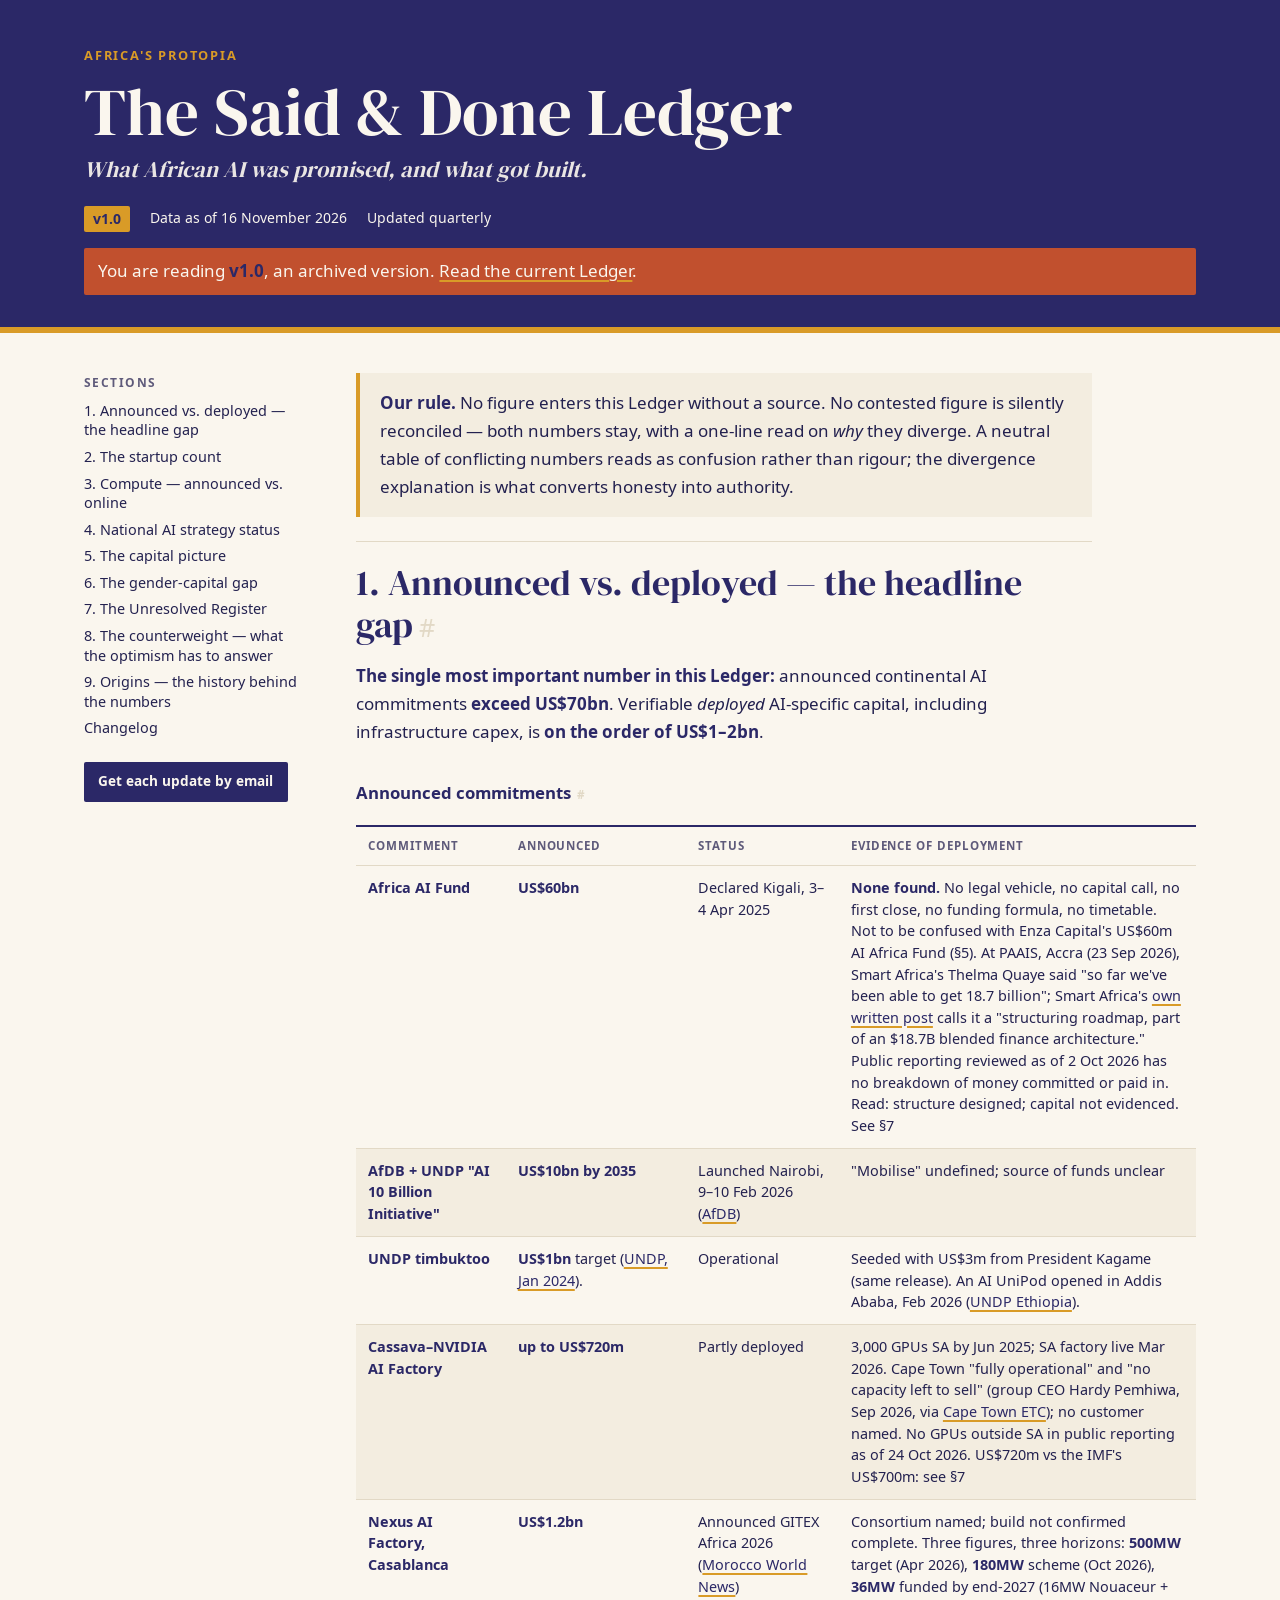
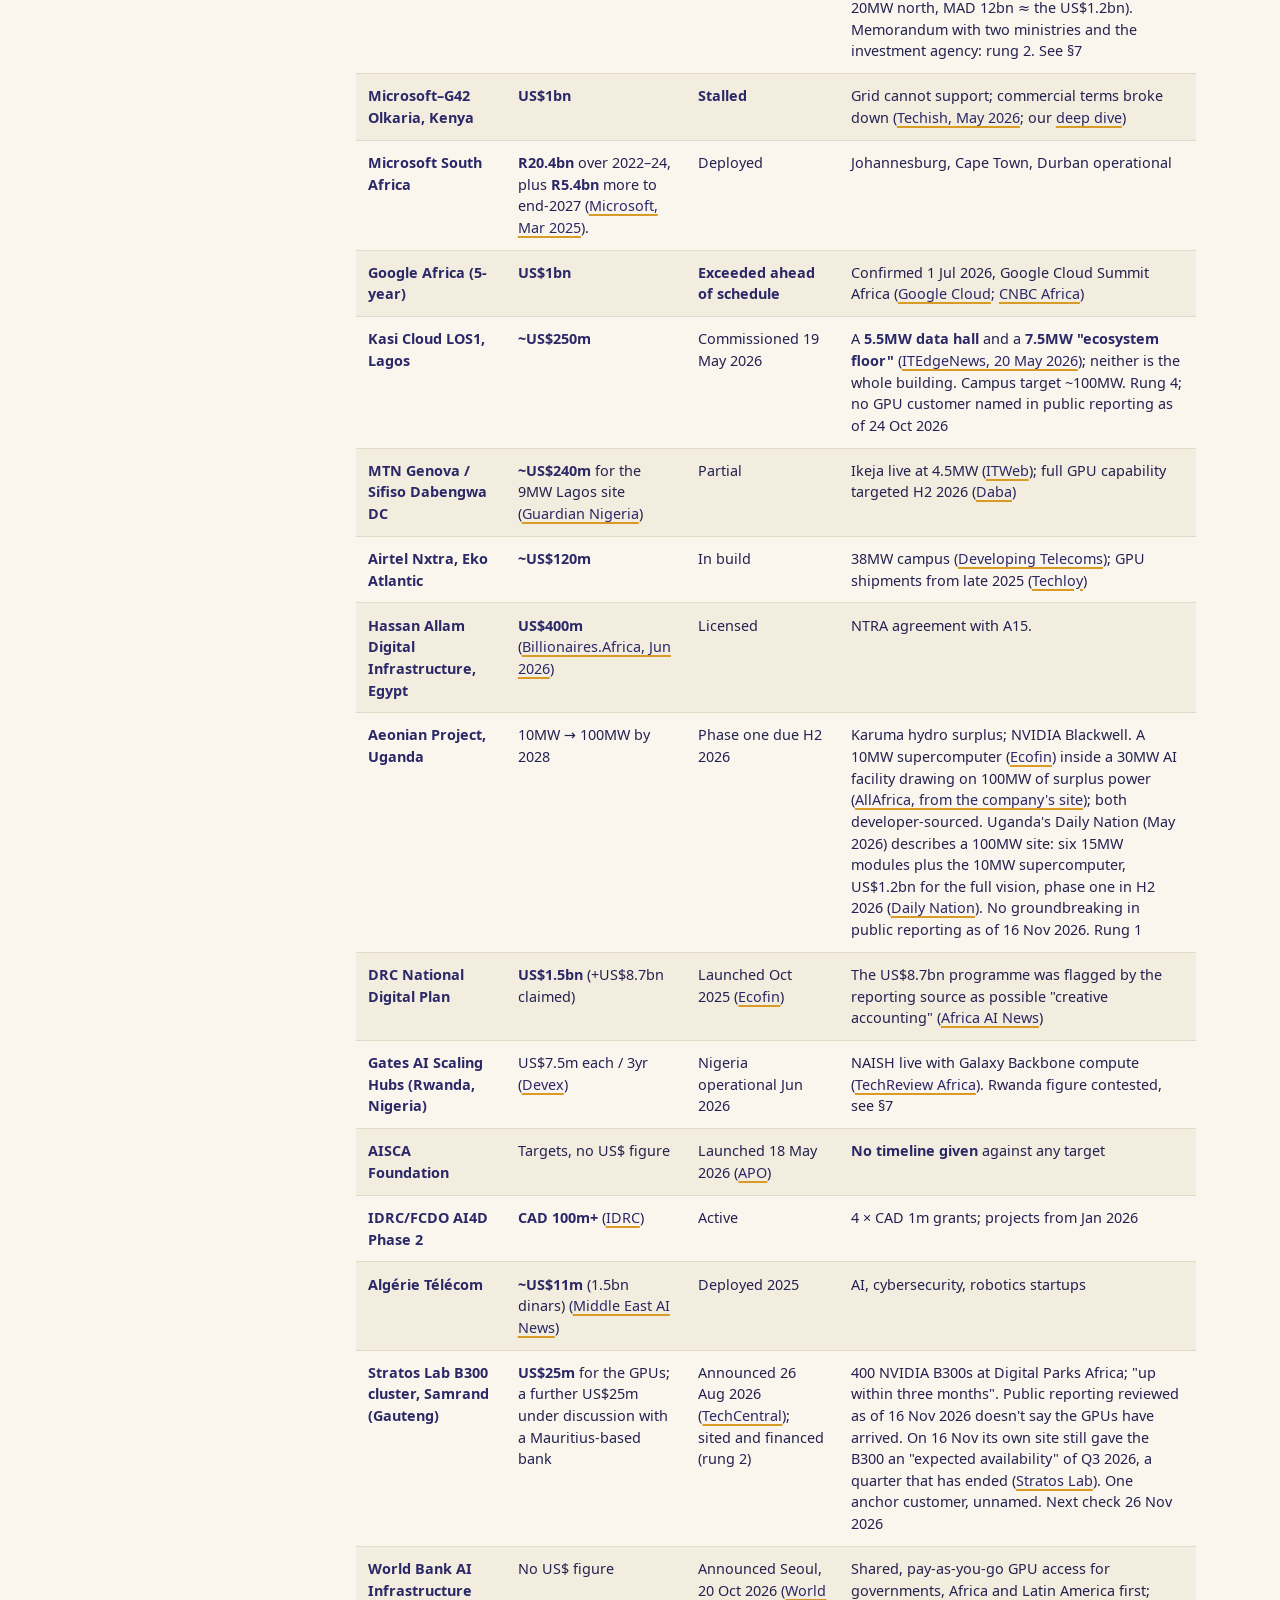
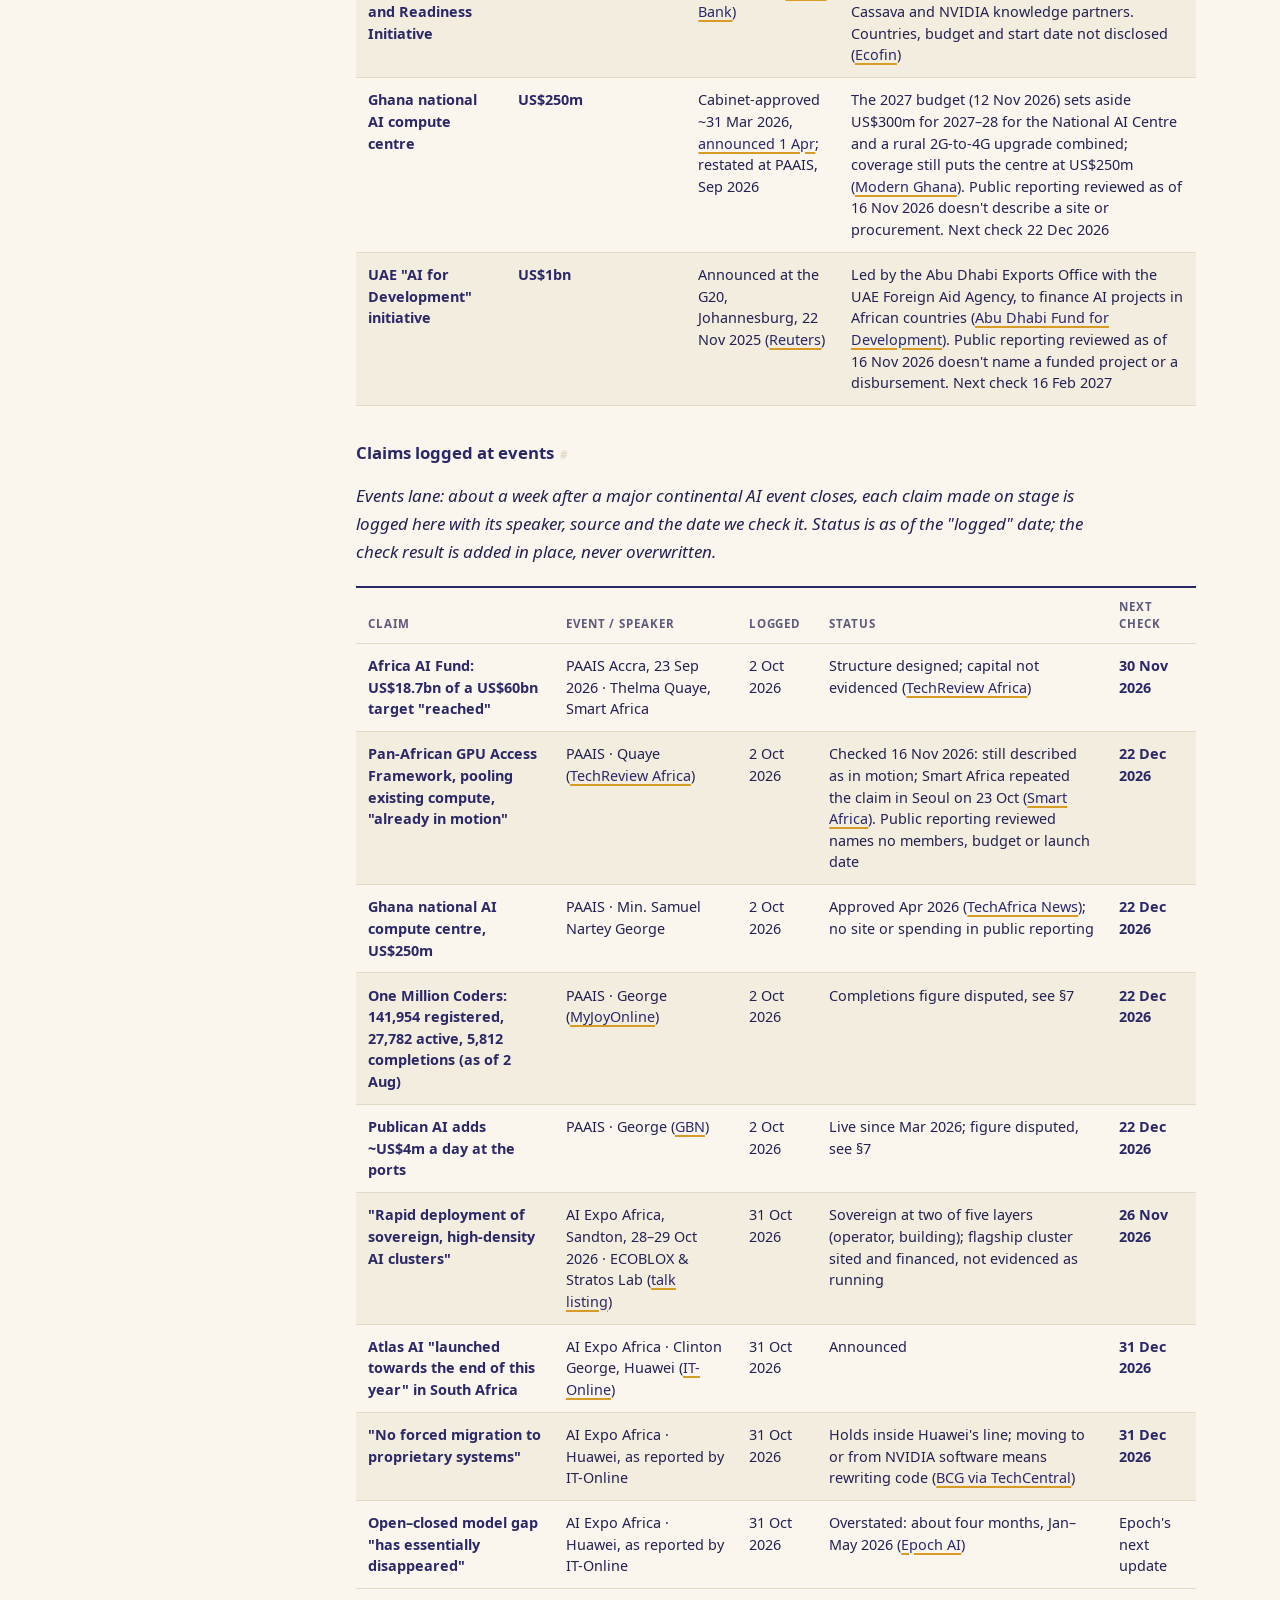
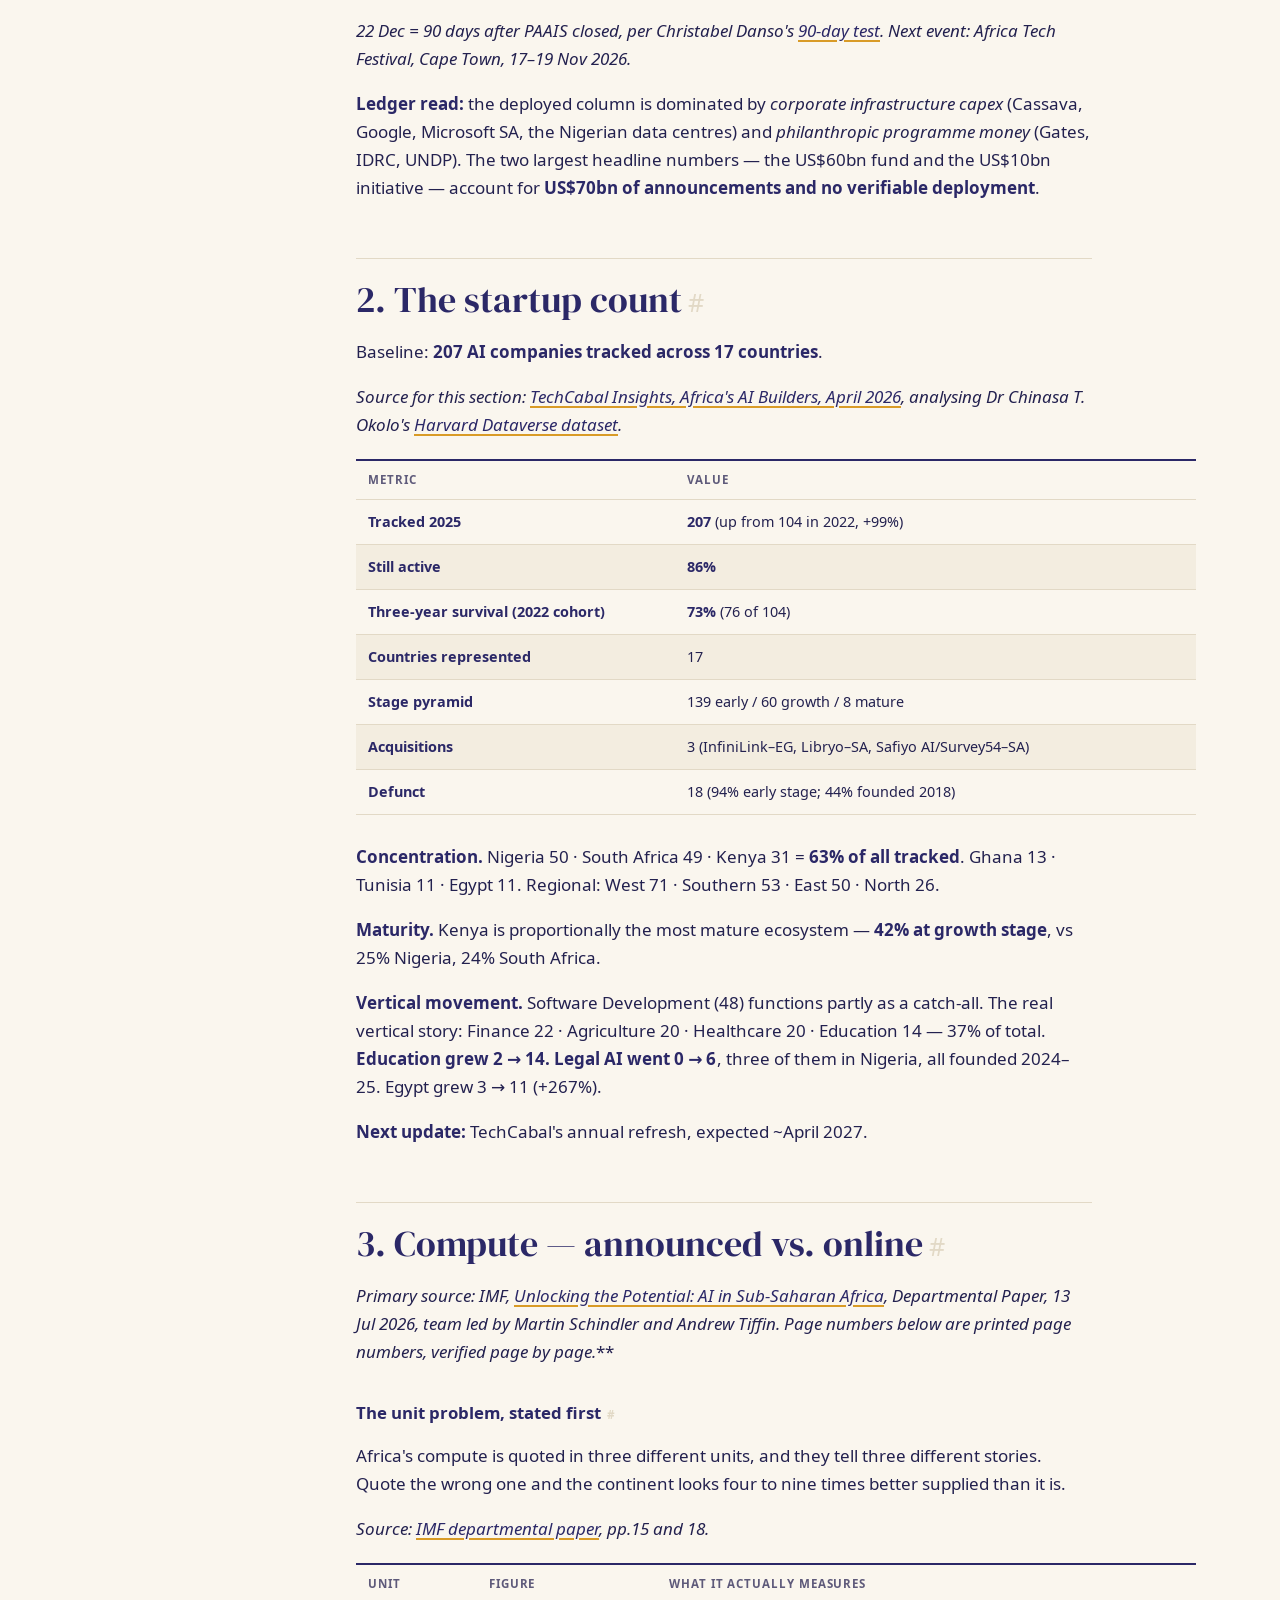
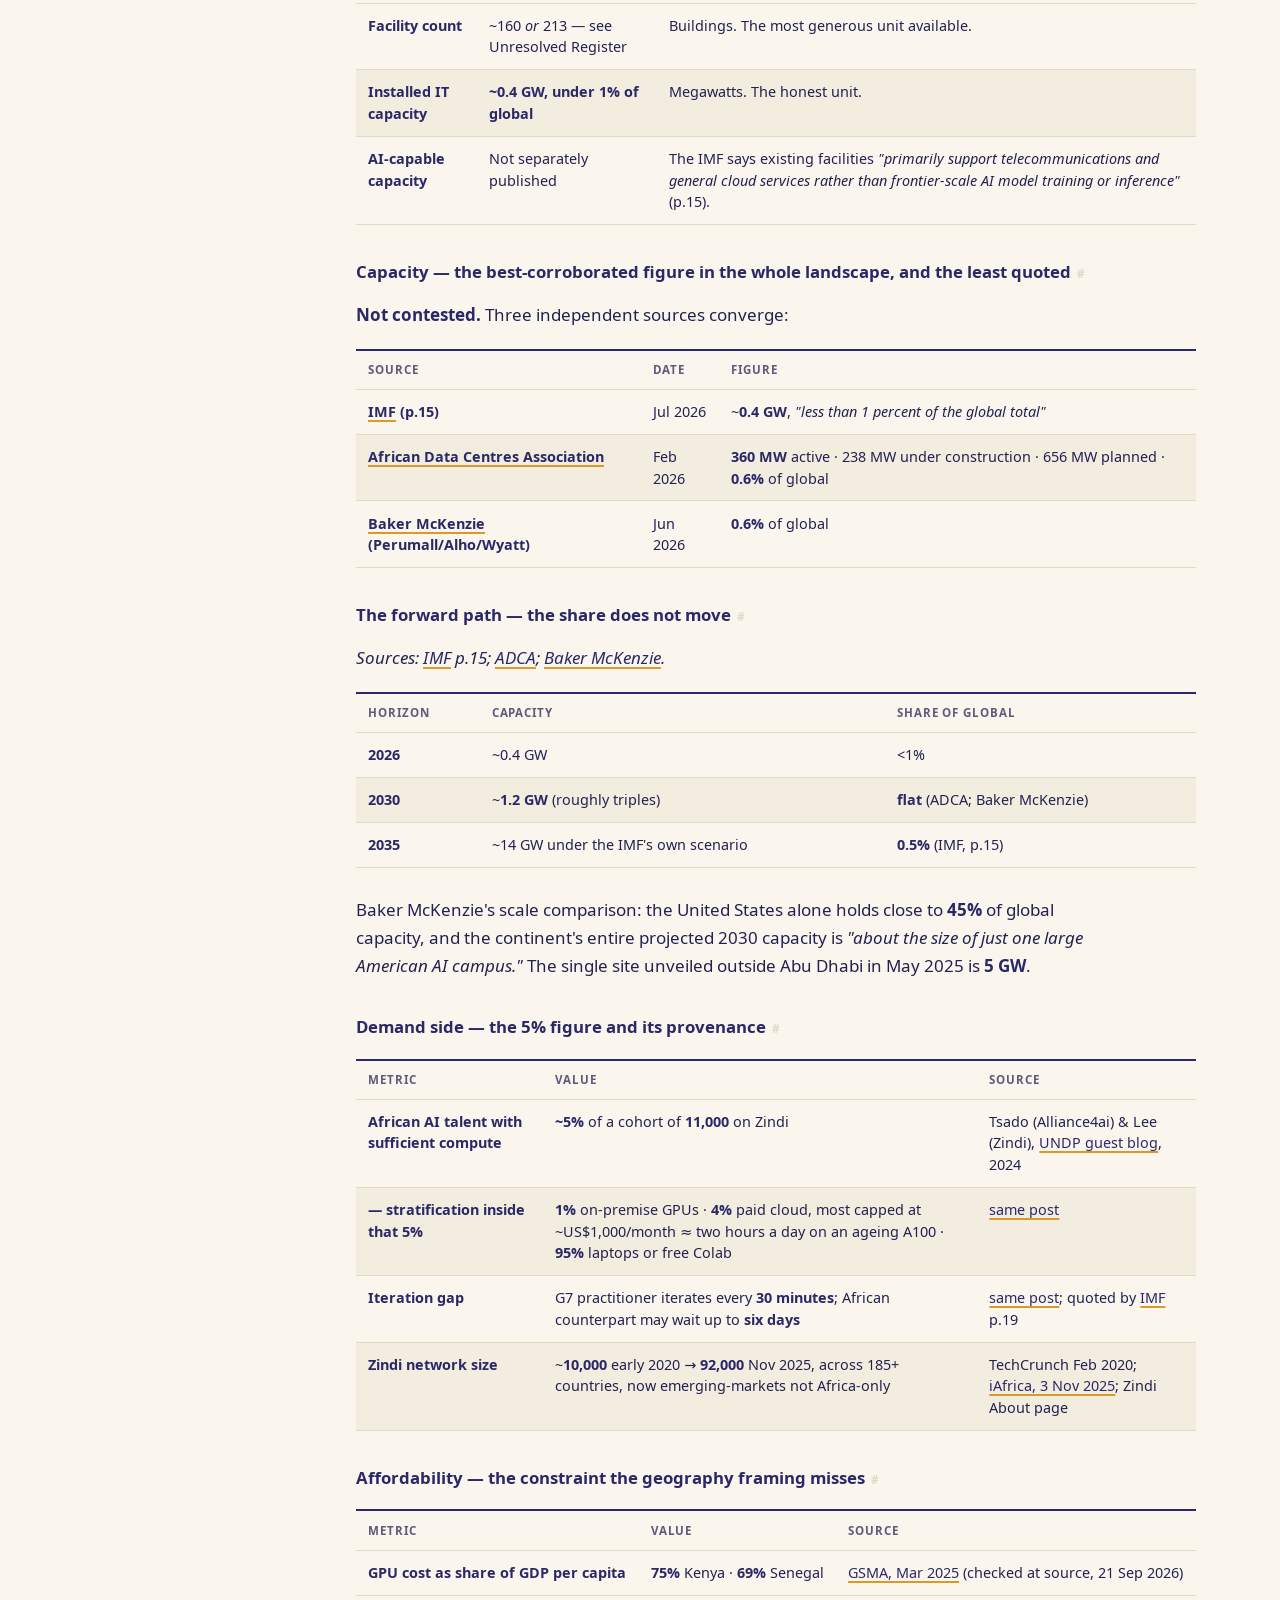
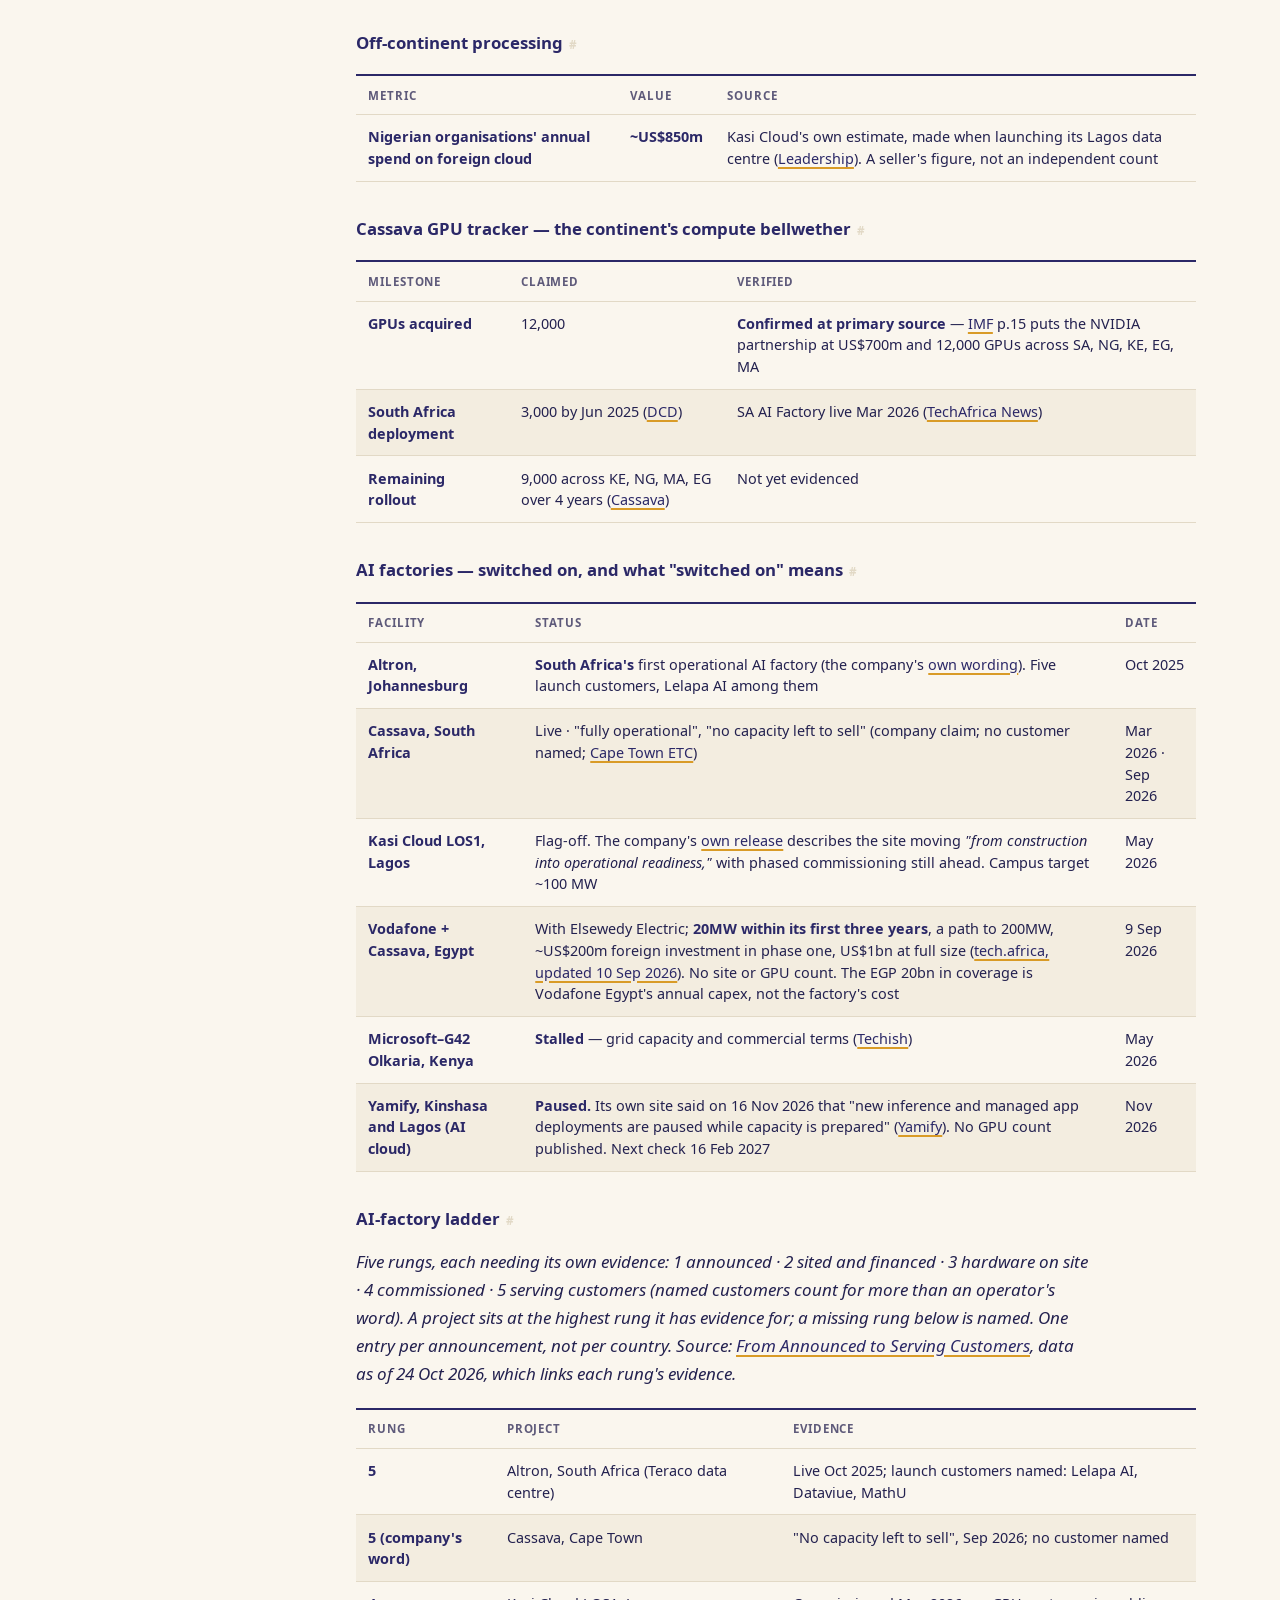
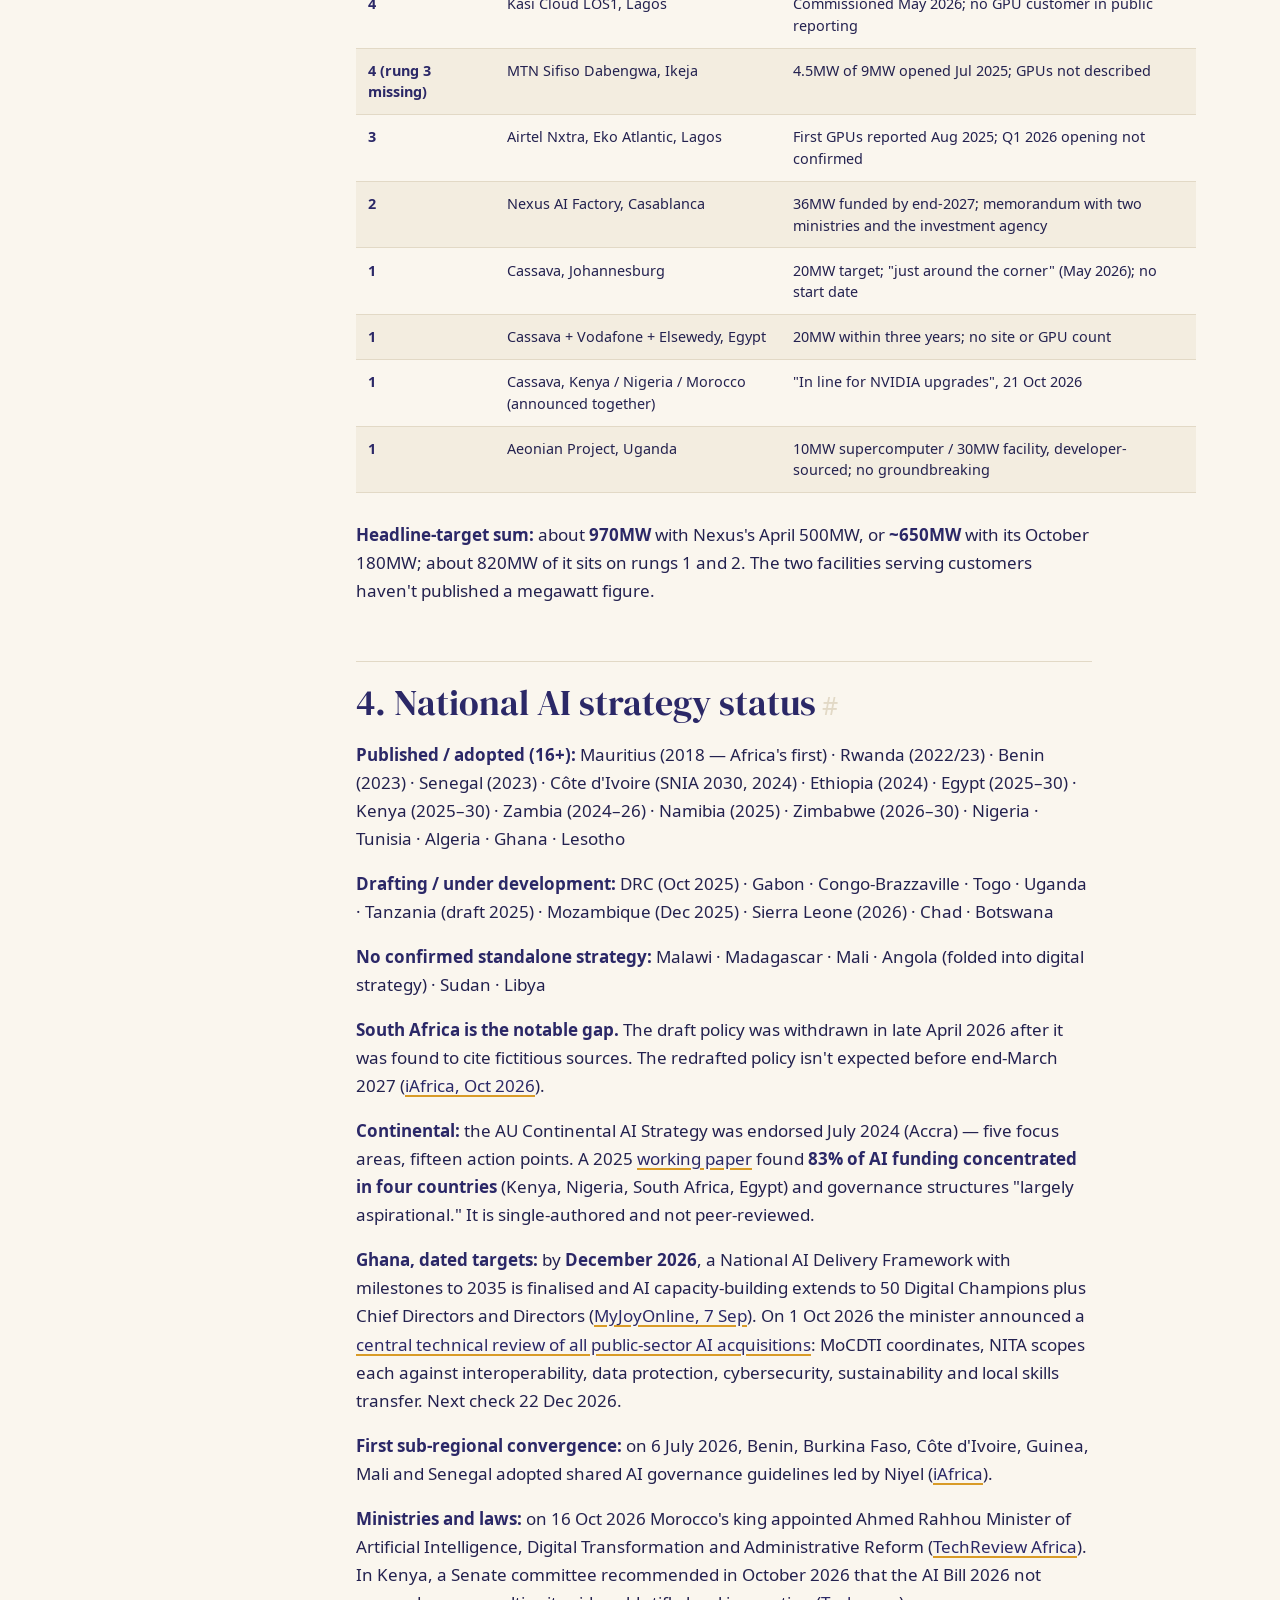
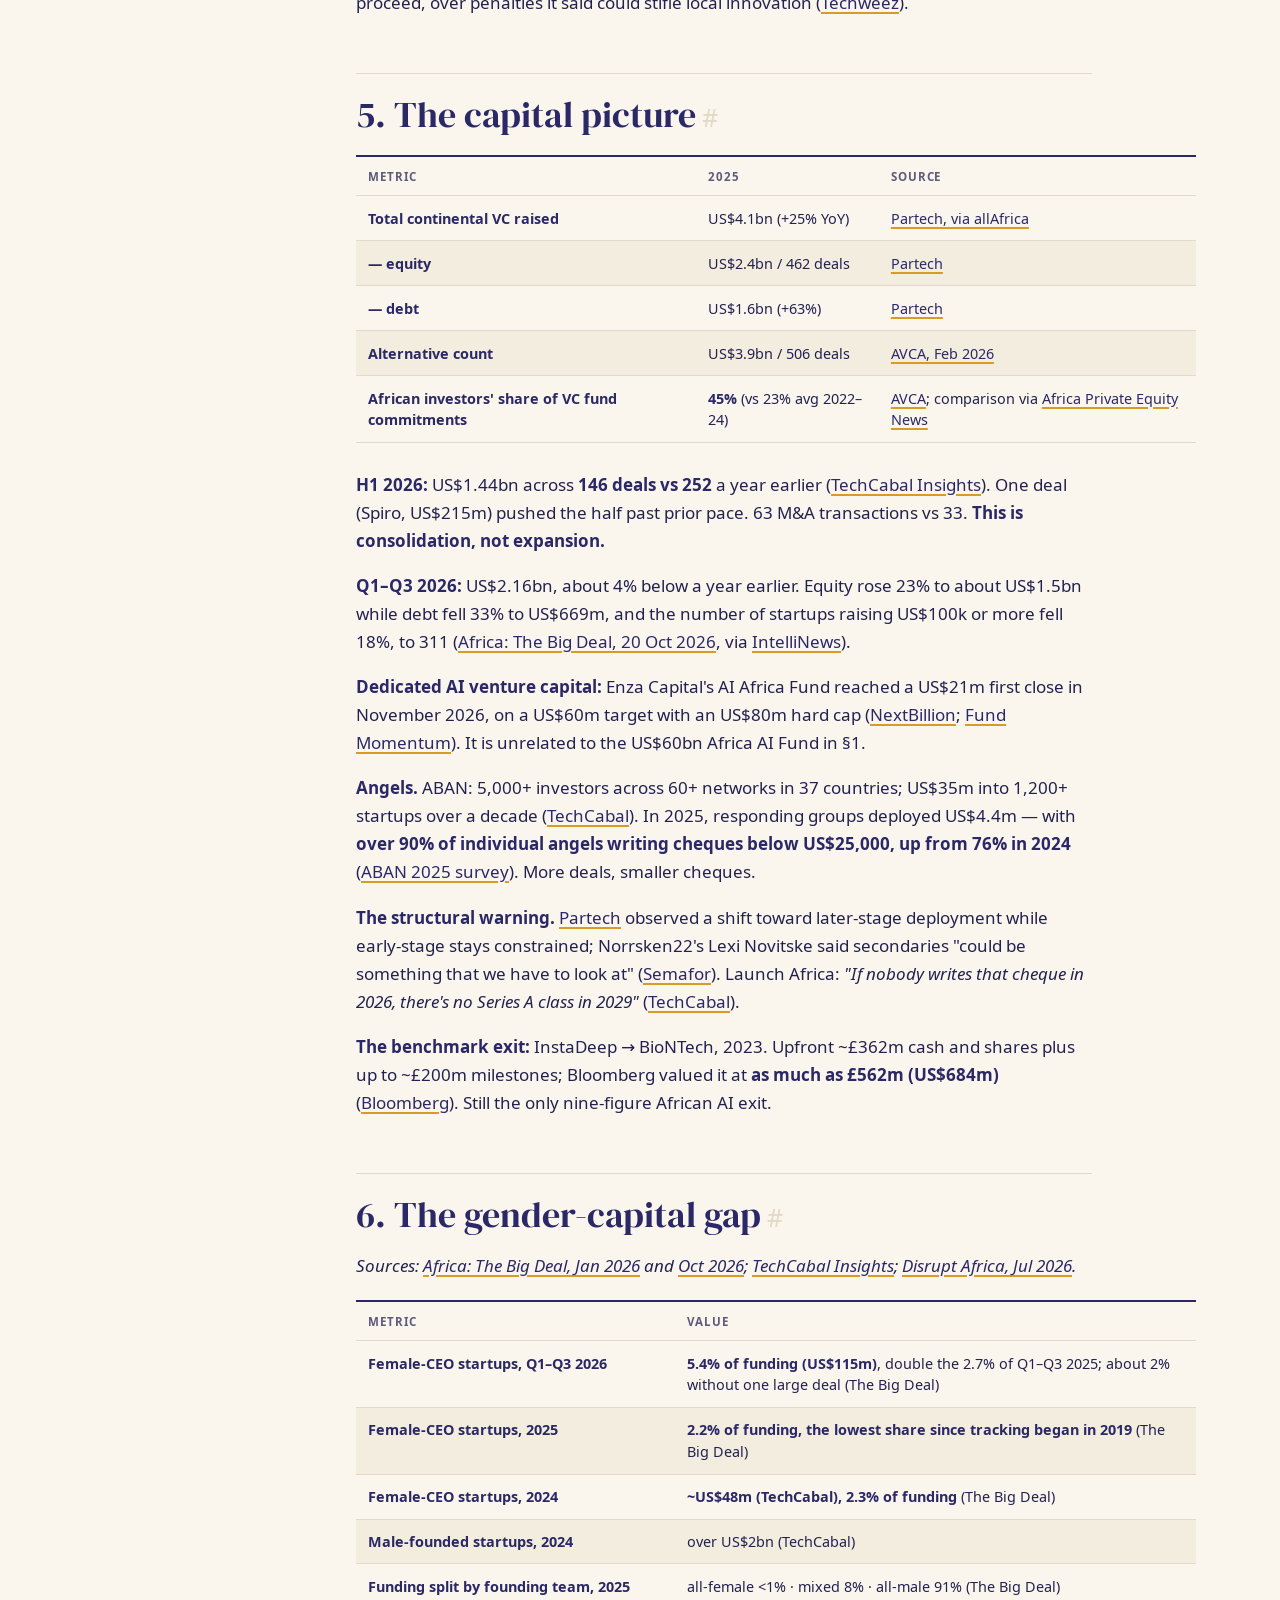
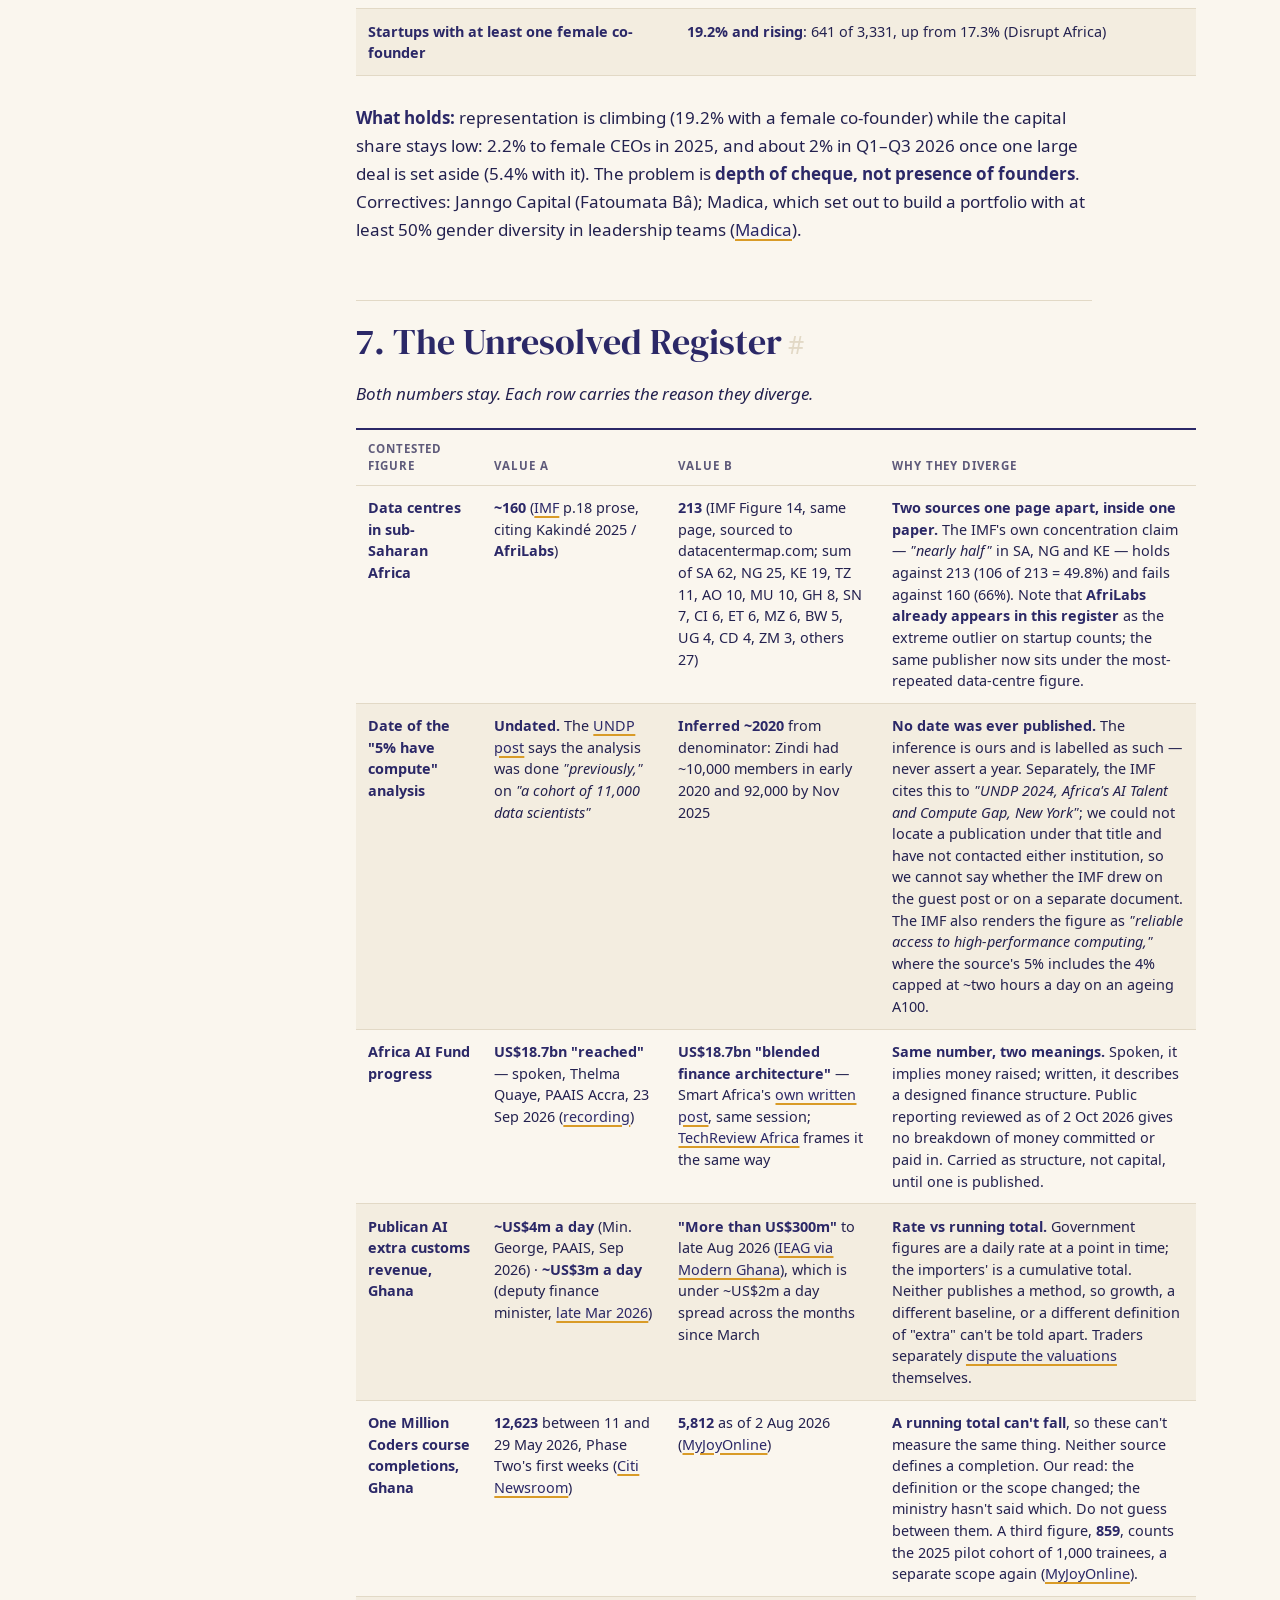
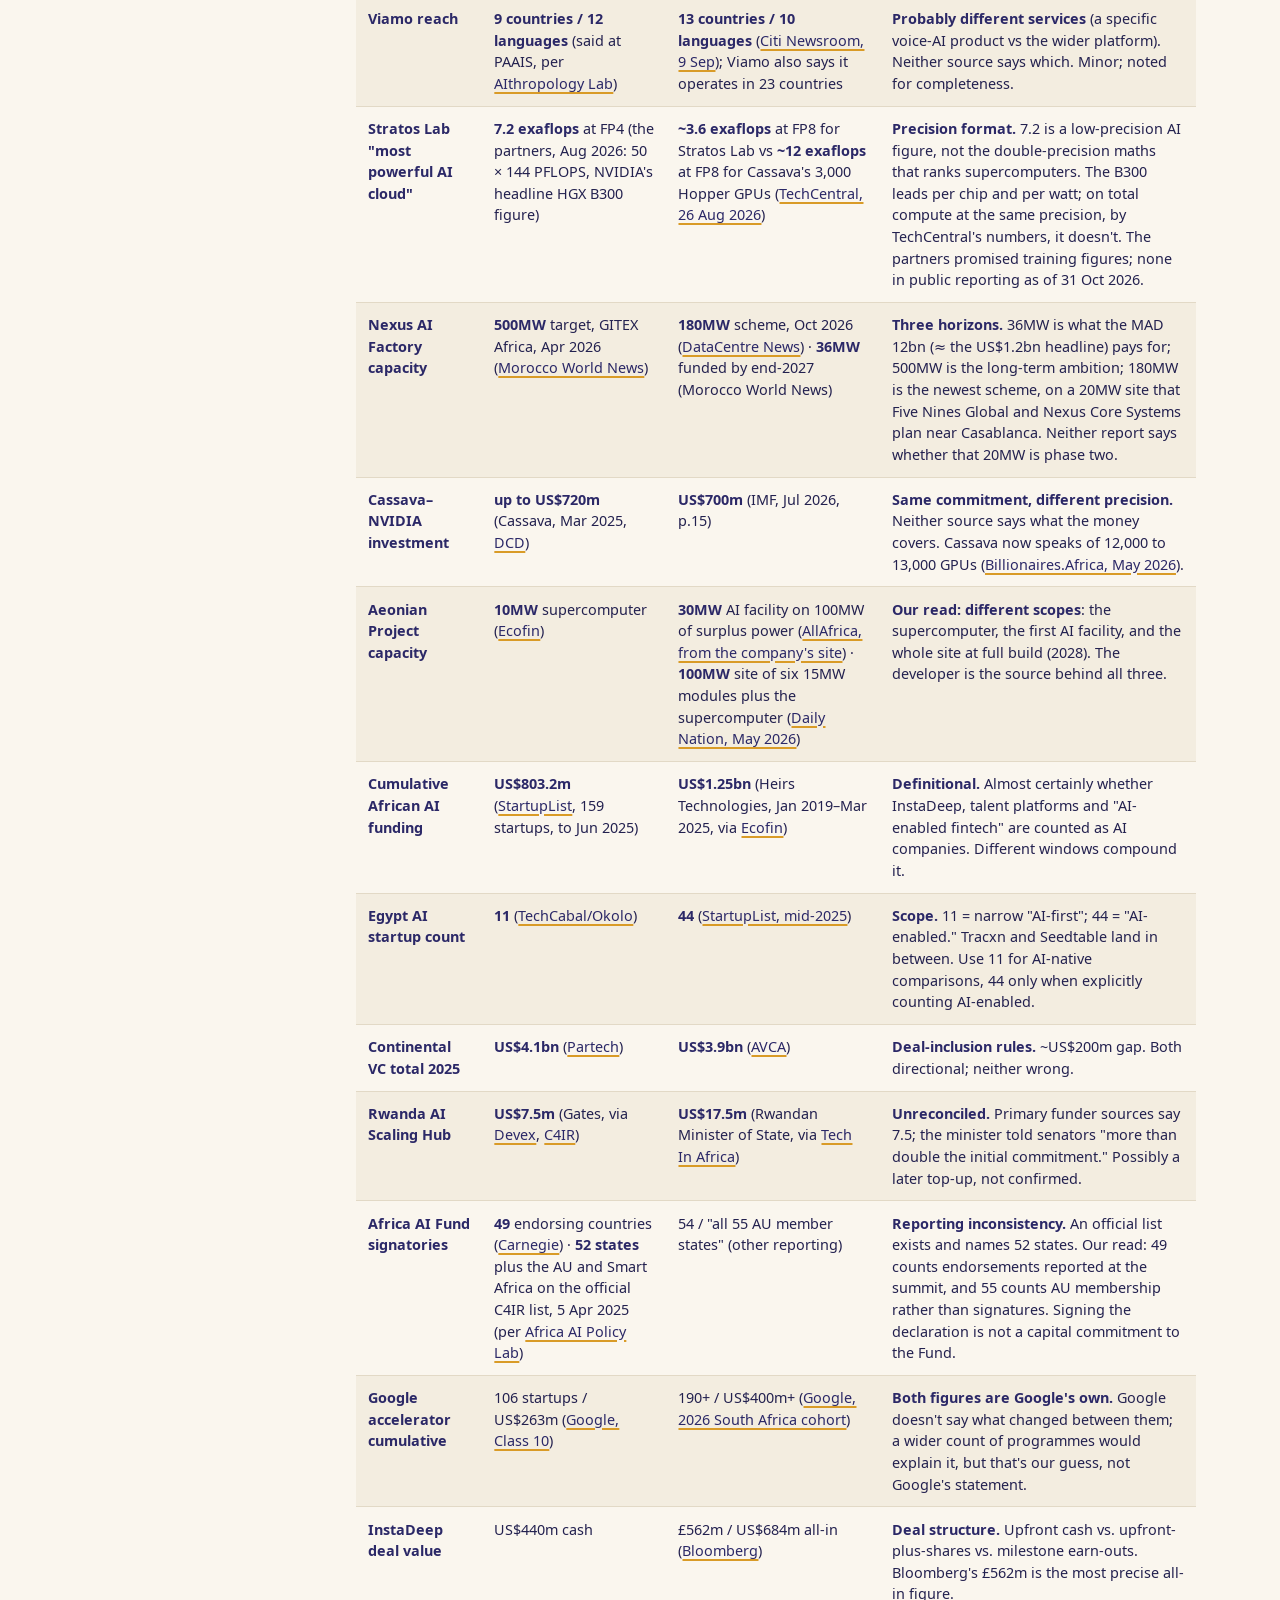
==== commit a2b14b82: "v1.0: realign next-check dates with the W11 post (22 Dec, 16 Feb) Co-Authored-By: Claude Opus 5.5 <n" ====
--- a/docs/v/1.0/index.html
+++ b/docs/v/1.0/index.html
@@ -185,7 +185,7 @@
 <td data-label="Commitment">UAE "AI for Development" initiative</td>
 <td data-label="Announced"><strong>US$1bn</strong></td>
 <td data-label="Status">Announced at the G20, Johannesburg, 22 Nov 2025 (<a href="https://www.reuters.com/world/middle-east/uae-announces-1-billion-initiative-expand-ai-africa-2025-11-22/" target="_blank" rel="noopener">Reuters</a>)</td>
-<td data-label="Evidence of deployment">Led by the Abu Dhabi Exports Office with the UAE Foreign Aid Agency, to finance AI projects in African countries (<a href="https://www.adfd.ae/en/media-center/news/uae-launches-1-billion-ai-for-development-initiative-to-advance-digital-infrastructure-across" target="_blank" rel="noopener">Abu Dhabi Fund for Development</a>). Public reporting reviewed as of 16 Nov 2026 doesn't name a funded project or a disbursement. Next check 18 Jan 2027</td>
+<td data-label="Evidence of deployment">Led by the Abu Dhabi Exports Office with the UAE Foreign Aid Agency, to finance AI projects in African countries (<a href="https://www.adfd.ae/en/media-center/news/uae-launches-1-billion-ai-for-development-initiative-to-advance-digital-infrastructure-across" target="_blank" rel="noopener">Abu Dhabi Fund for Development</a>). Public reporting reviewed as of 16 Nov 2026 doesn't name a funded project or a disbursement. Next check 16 Feb 2027</td>
 </tr>
 </tbody>
 </table>
@@ -214,7 +214,7 @@
 <td data-label="Event / speaker">PAAIS · Quaye (<a href="https://techreviewafrica.com/news/7481/smart-africa-outlines-continental-ai-delivery-at-pan-african-ai-summit-2026" target="_blank" rel="noopener">TechReview Africa</a>)</td>
 <td data-label="Logged">2 Oct 2026</td>
 <td data-label="Status">Checked 16 Nov 2026: still described as in motion; Smart Africa repeated the claim in Seoul on 23 Oct (<a href="https://www.instagram.com/p/De2i0V5iA_D/" target="_blank" rel="noopener">Smart Africa</a>). Public reporting reviewed names no members, budget or launch date</td>
-<td data-label="Next check"><strong>18 Jan 2027</strong></td>
+<td data-label="Next check"><strong>22 Dec 2026</strong></td>
 </tr>
 <tr>
 <td data-label="Claim">Ghana national AI compute centre, US$250m</td>
@@ -532,7 +532,7 @@
 </tr>
 <tr>
 <td data-label="Facility">Yamify, Kinshasa and Lagos (AI cloud)</td>
-<td data-label="Status"><strong>Paused.</strong> Its own site said on 16 Nov 2026 that "new inference and managed app deployments are paused while capacity is prepared" (<a href="https://www.yamify.co/early-access" target="_blank" rel="noopener">Yamify</a>). No GPU count published. Next check 18 Jan 2027</td>
+<td data-label="Status"><strong>Paused.</strong> Its own site said on 16 Nov 2026 that "new inference and managed app deployments are paused while capacity is prepared" (<a href="https://www.yamify.co/early-access" target="_blank" rel="noopener">Yamify</a>). No GPU count published. Next check 16 Feb 2027</td>
 <td data-label="Date">Nov 2026</td>
 </tr>
 </tbody>
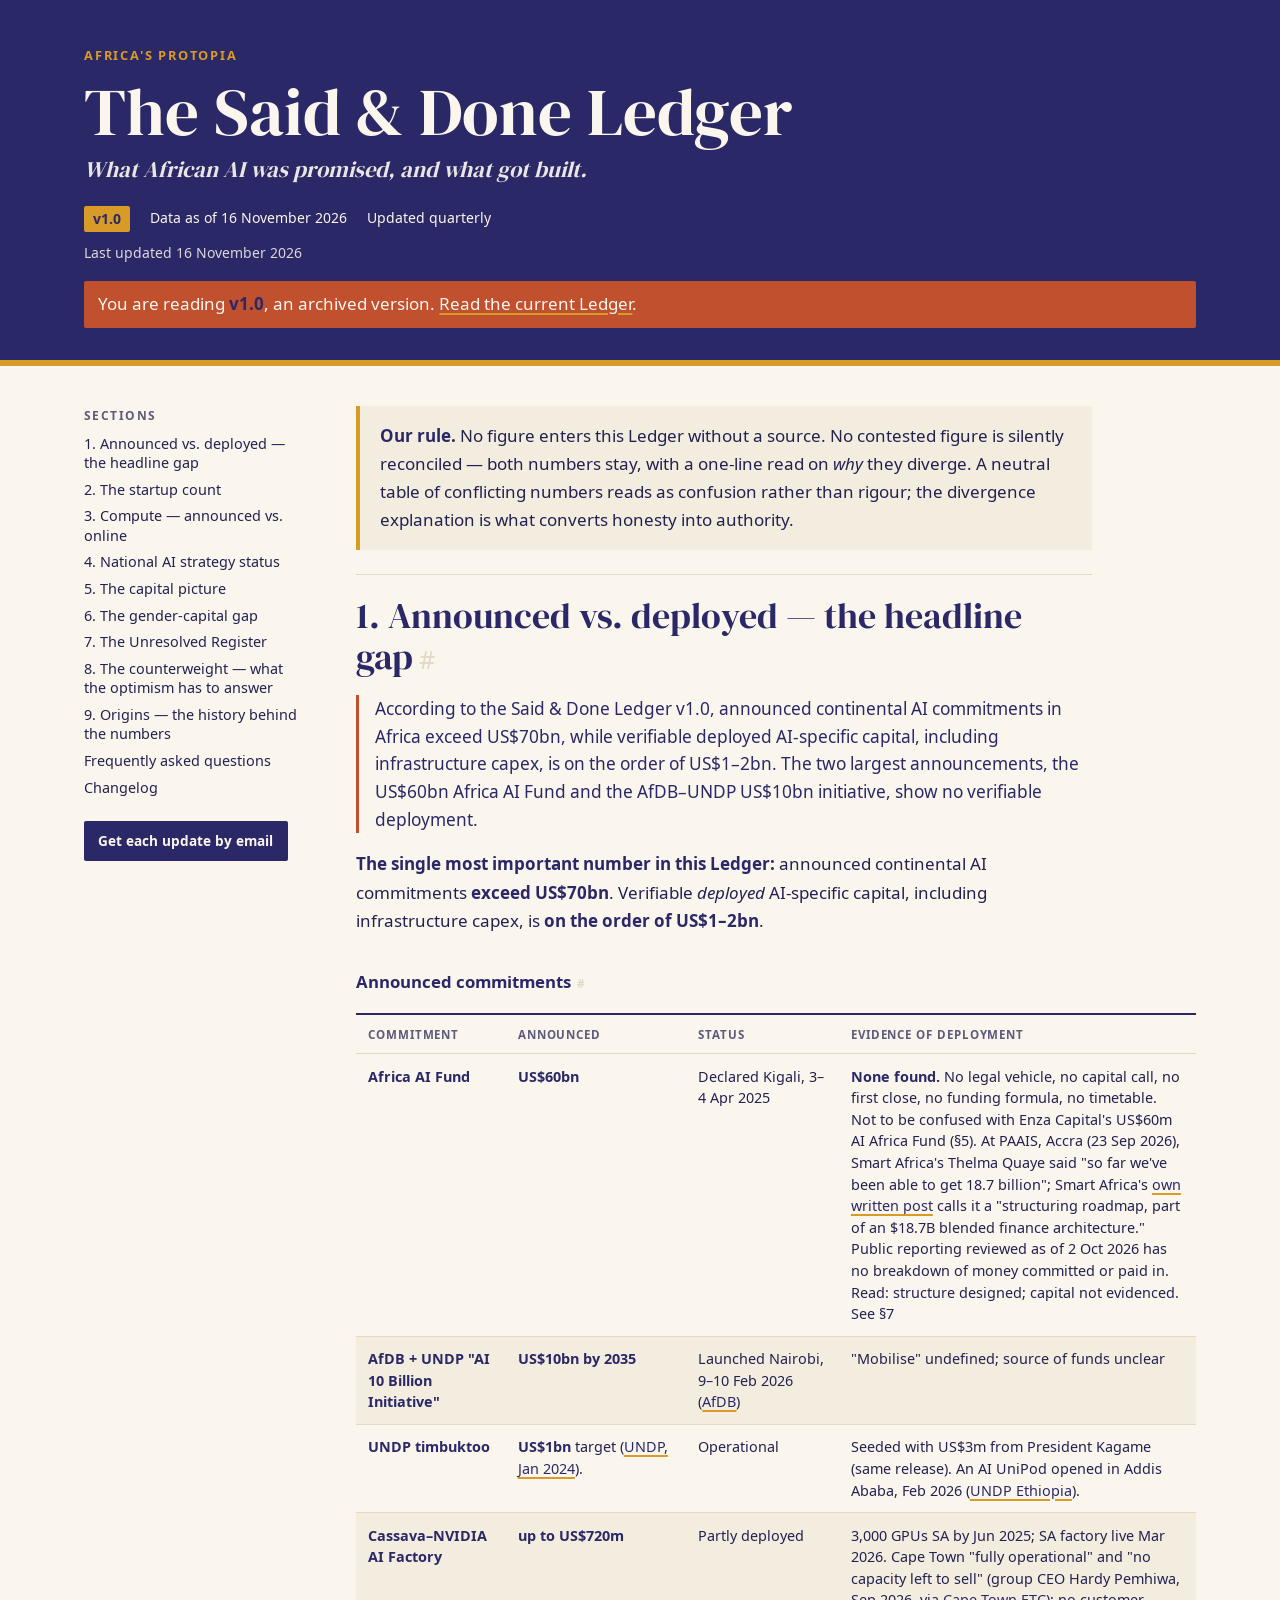
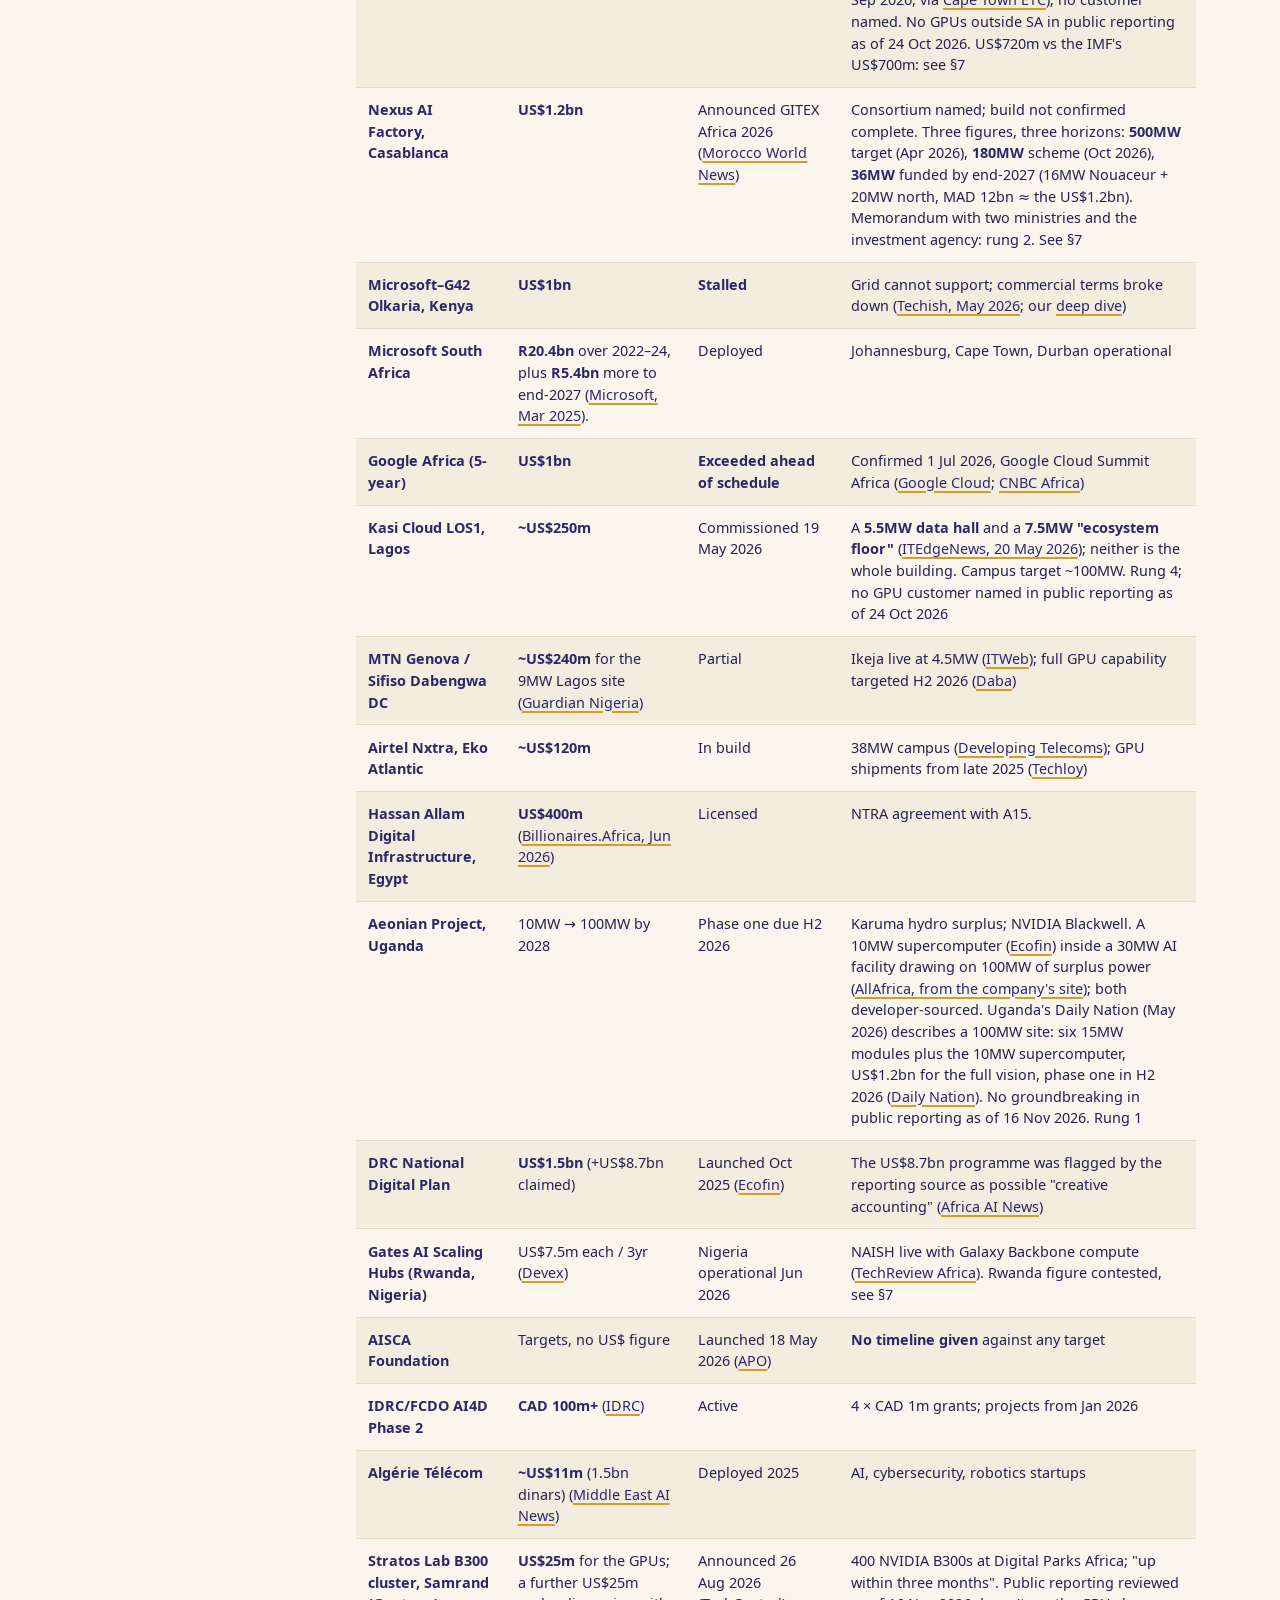
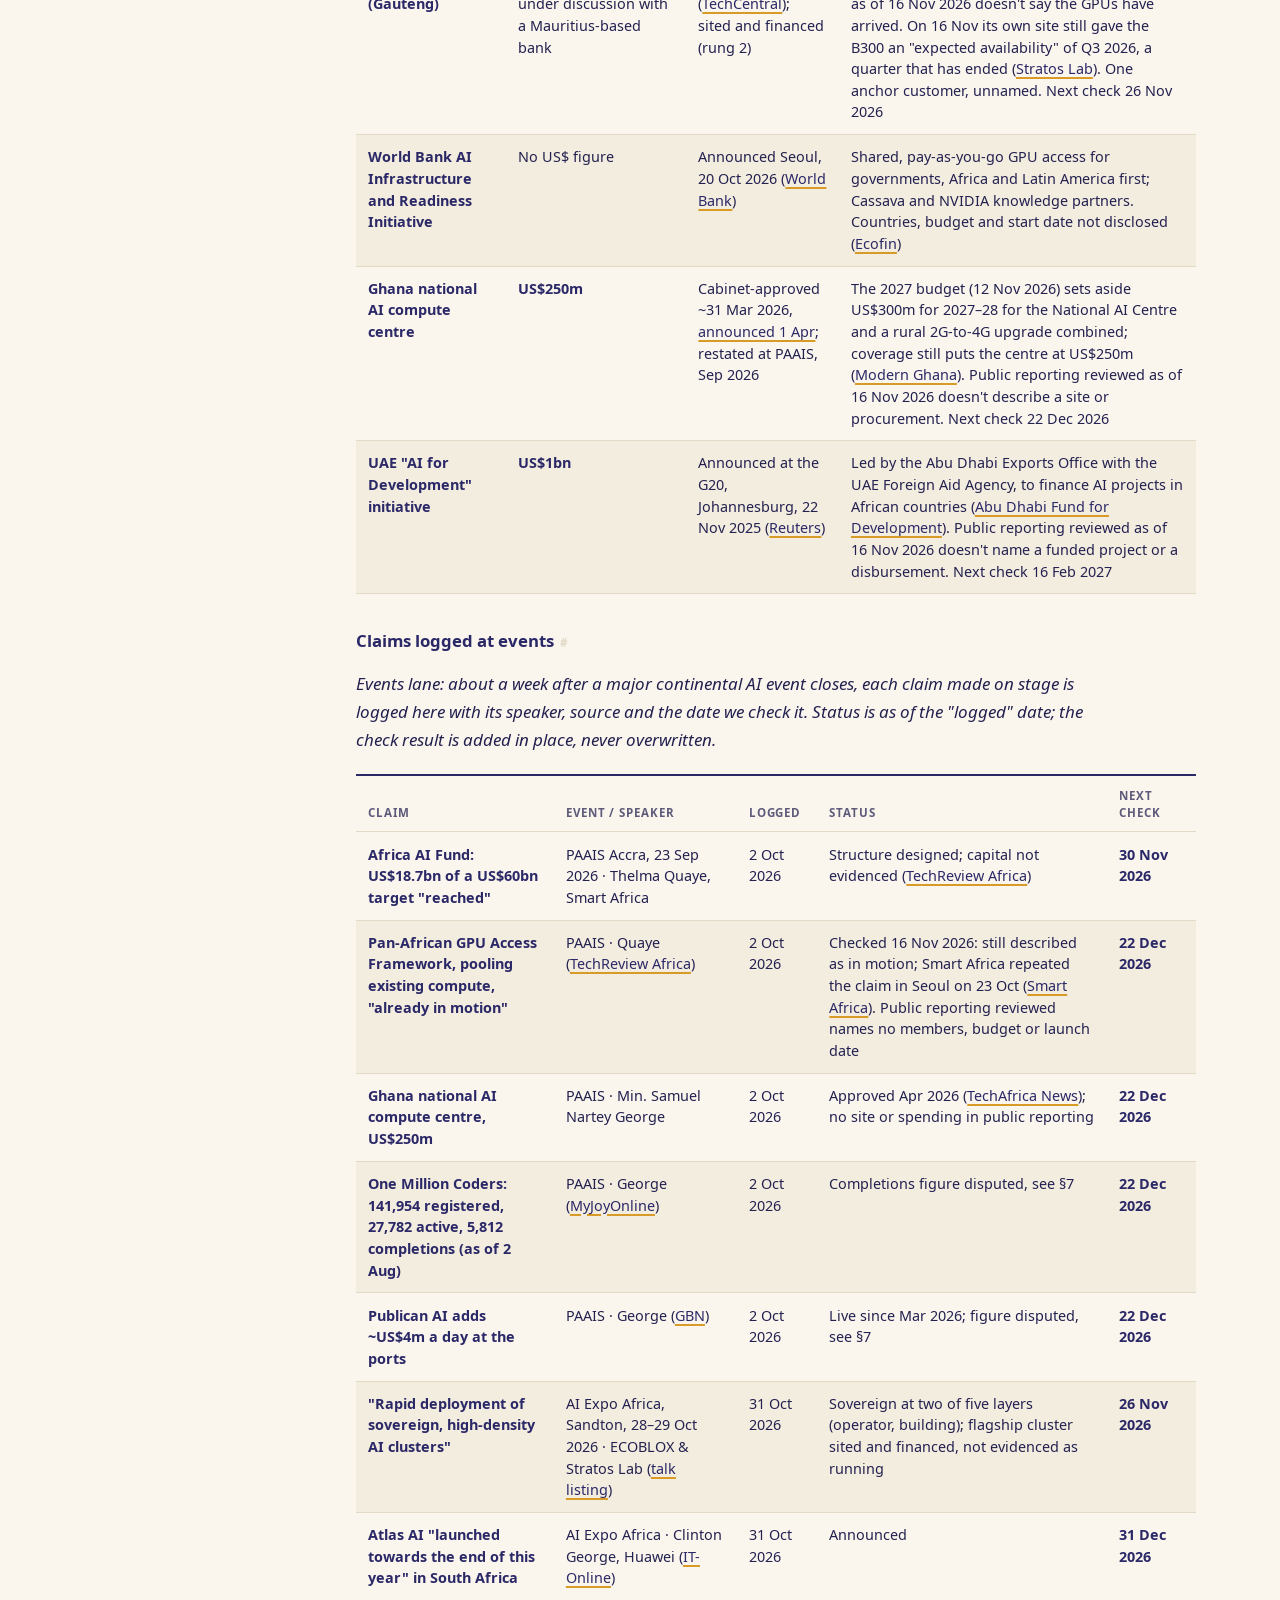
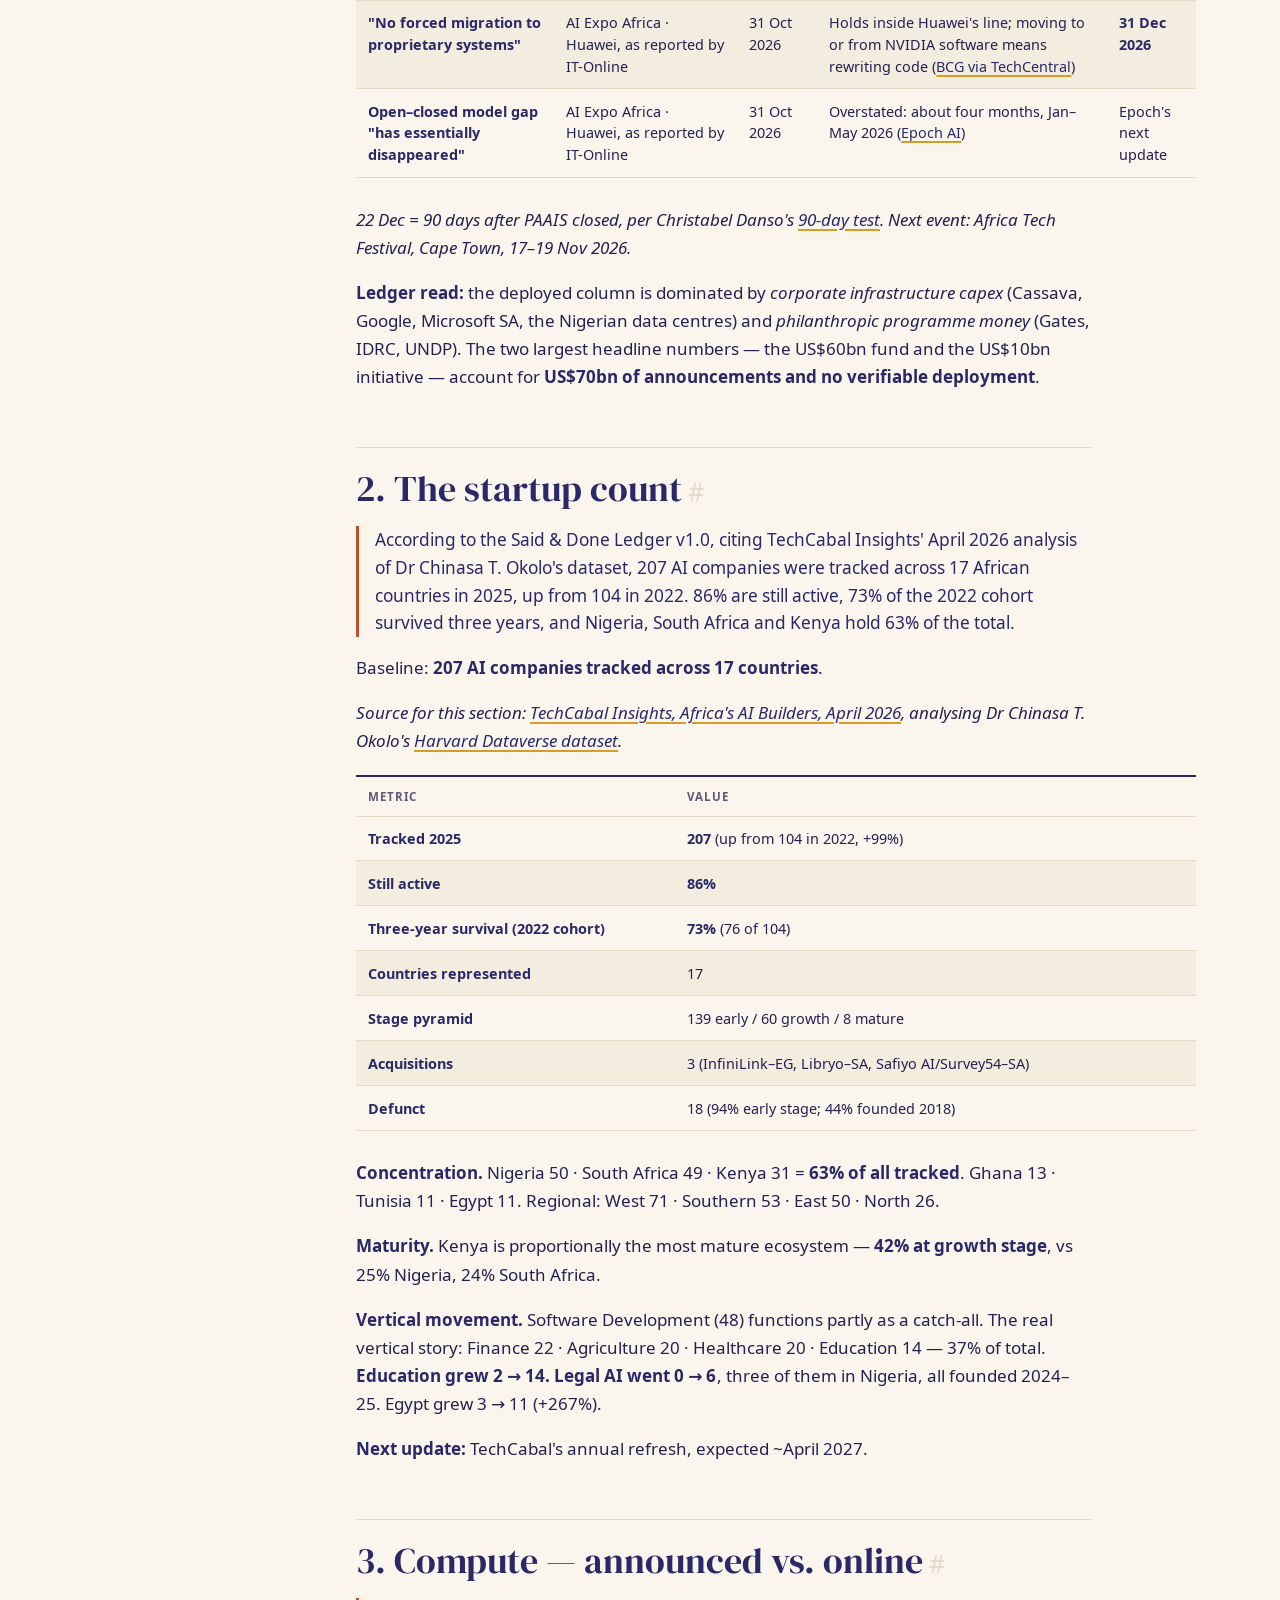
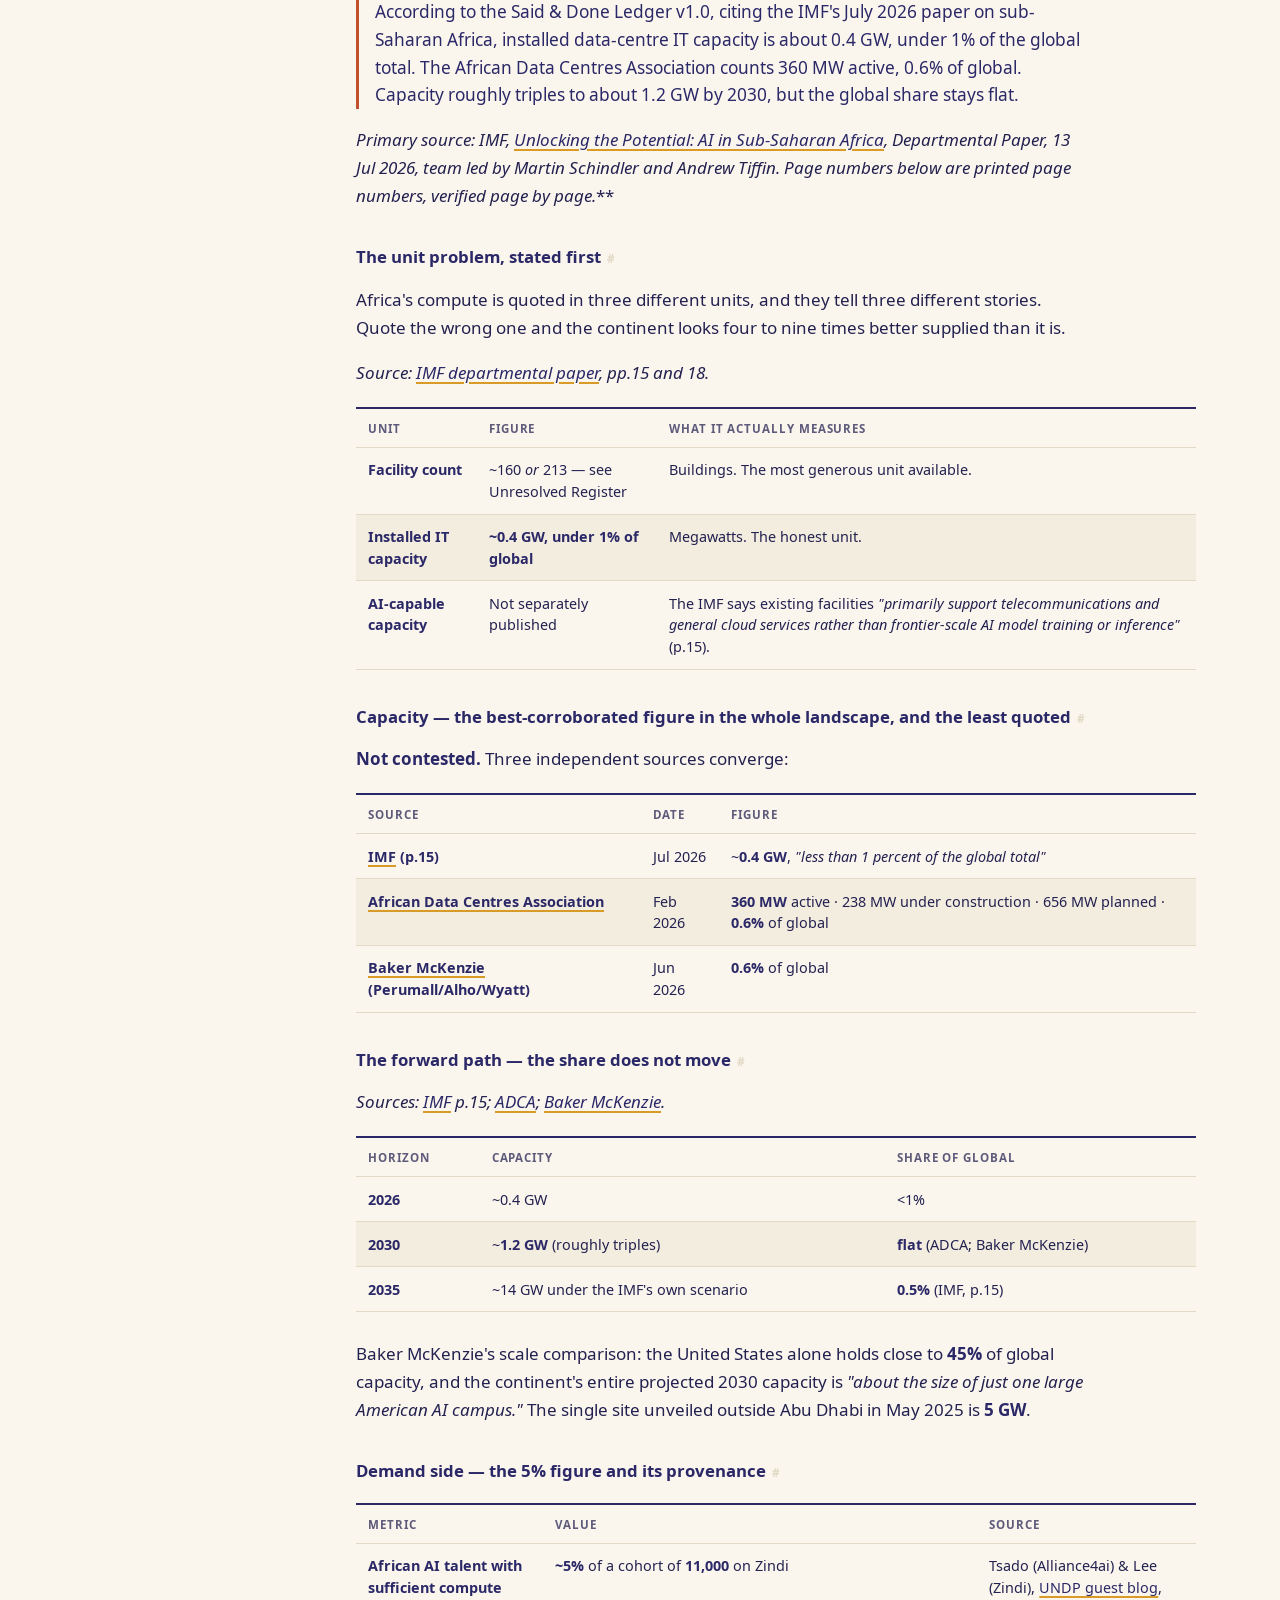
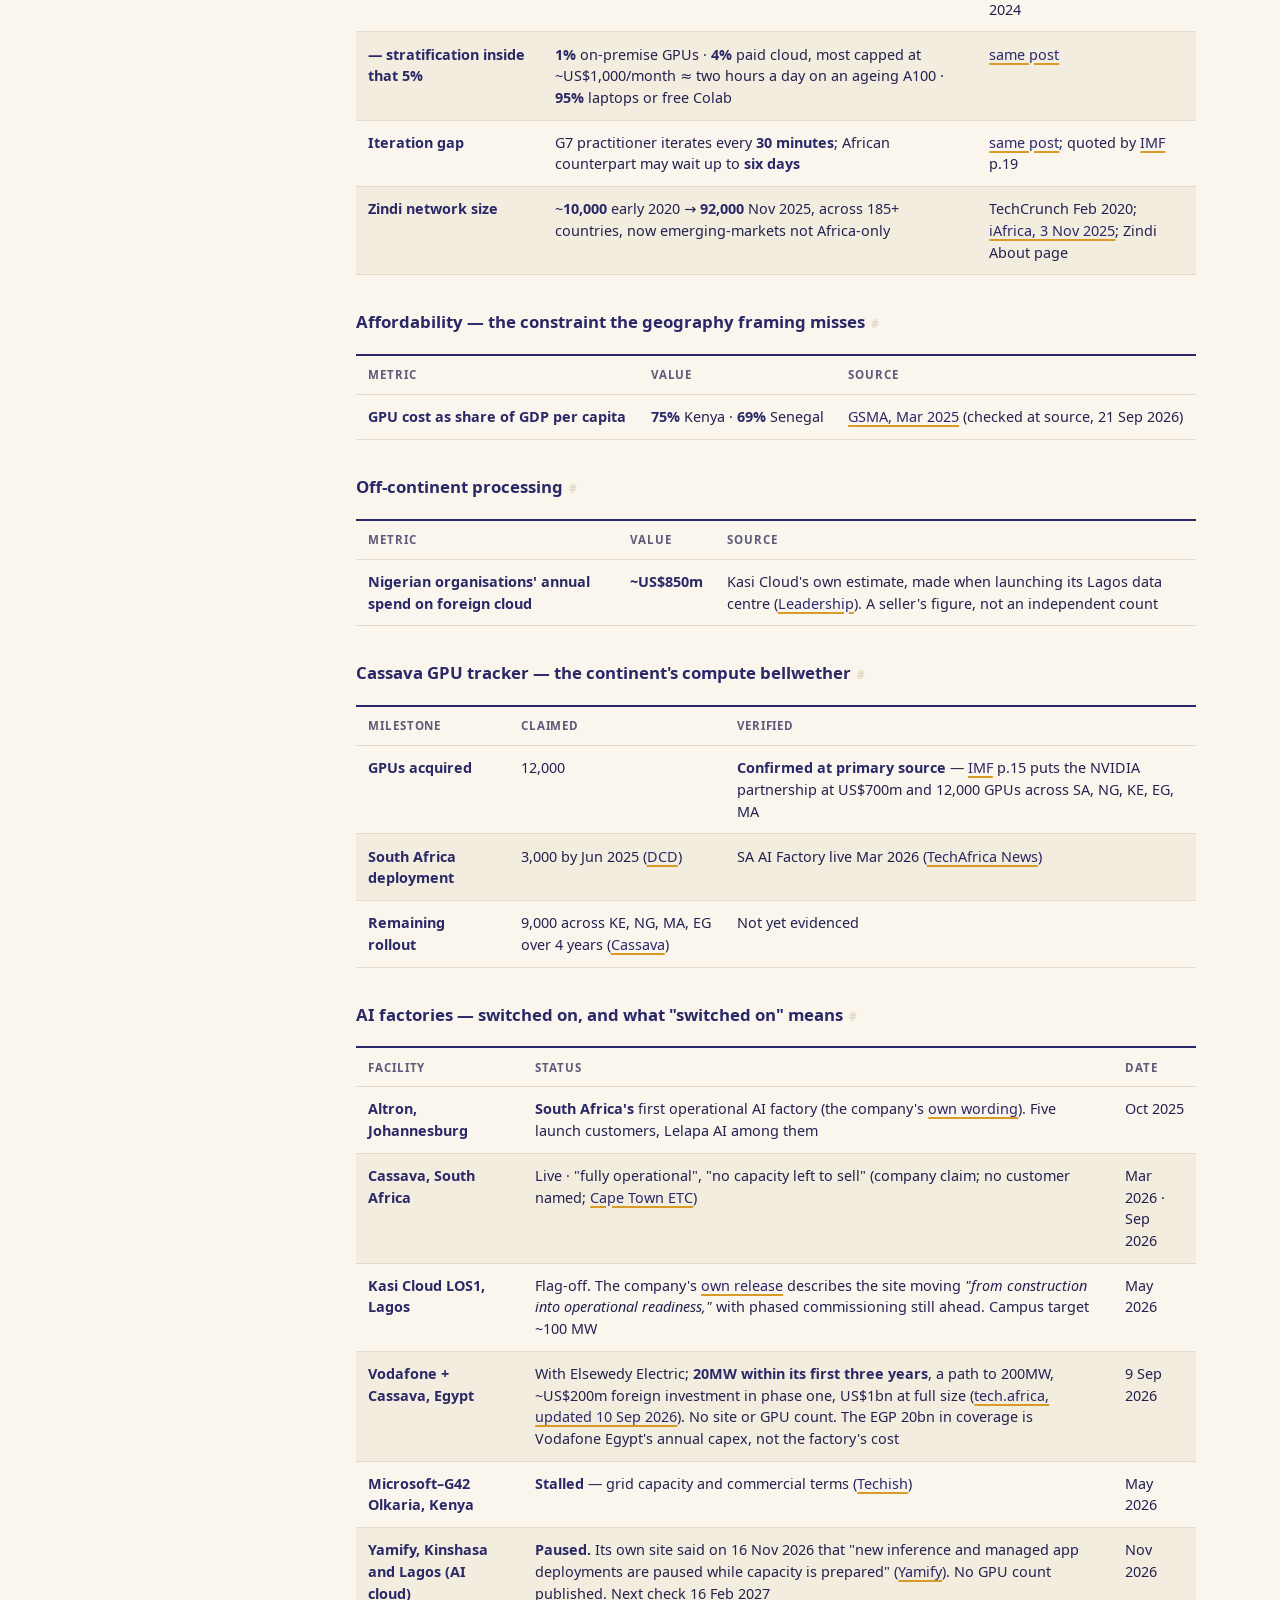
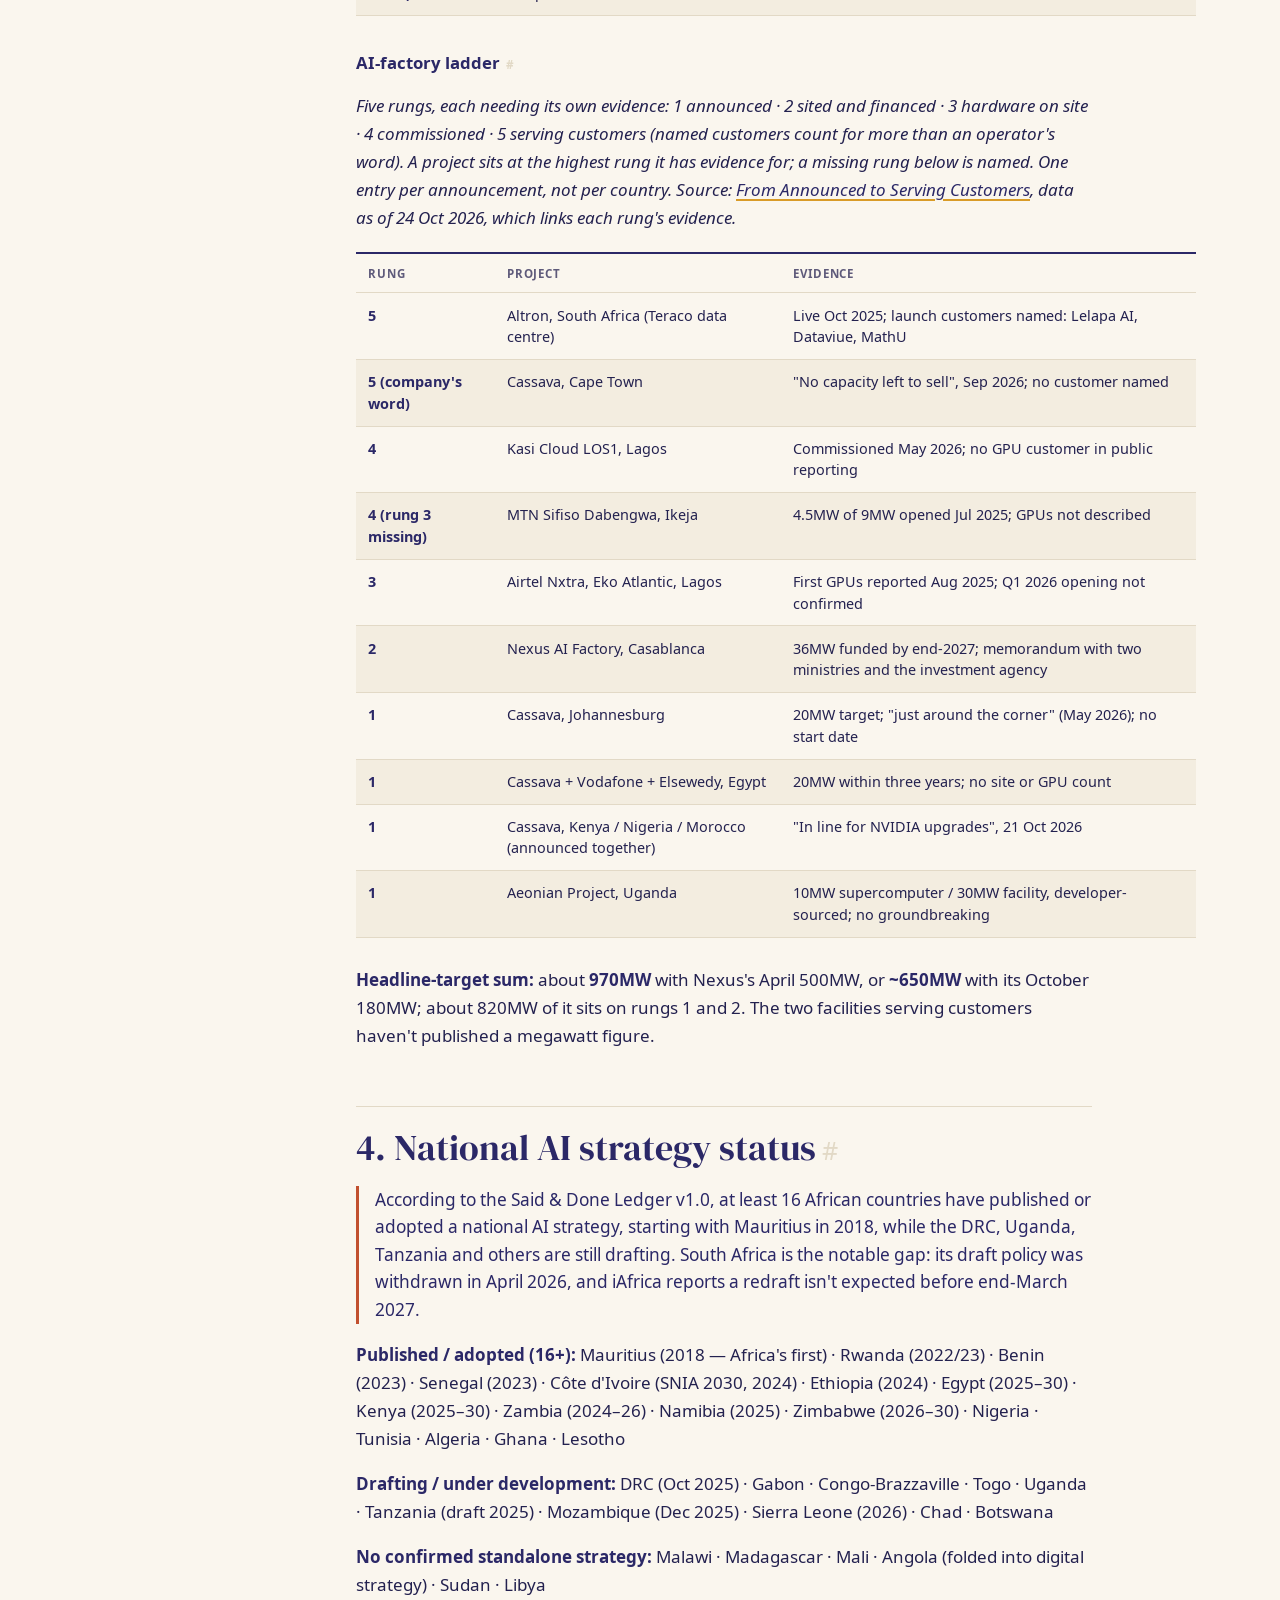
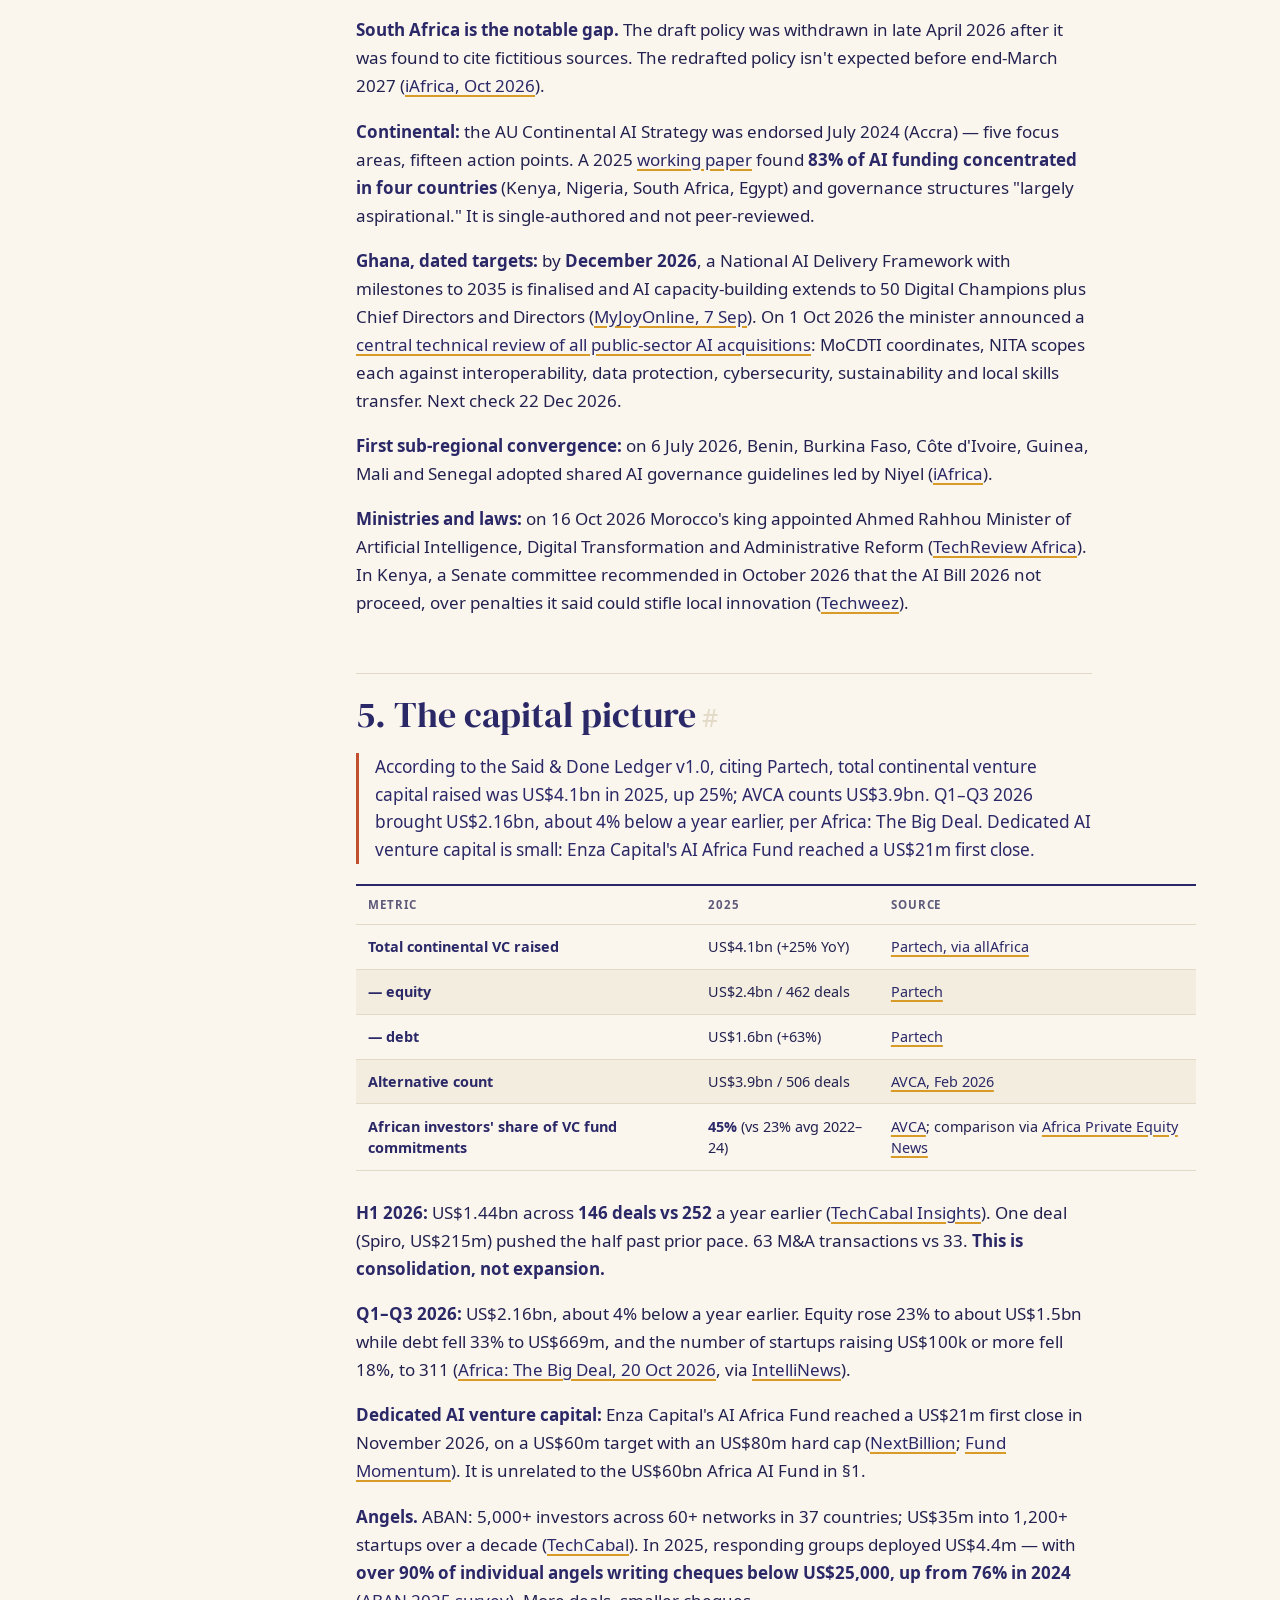
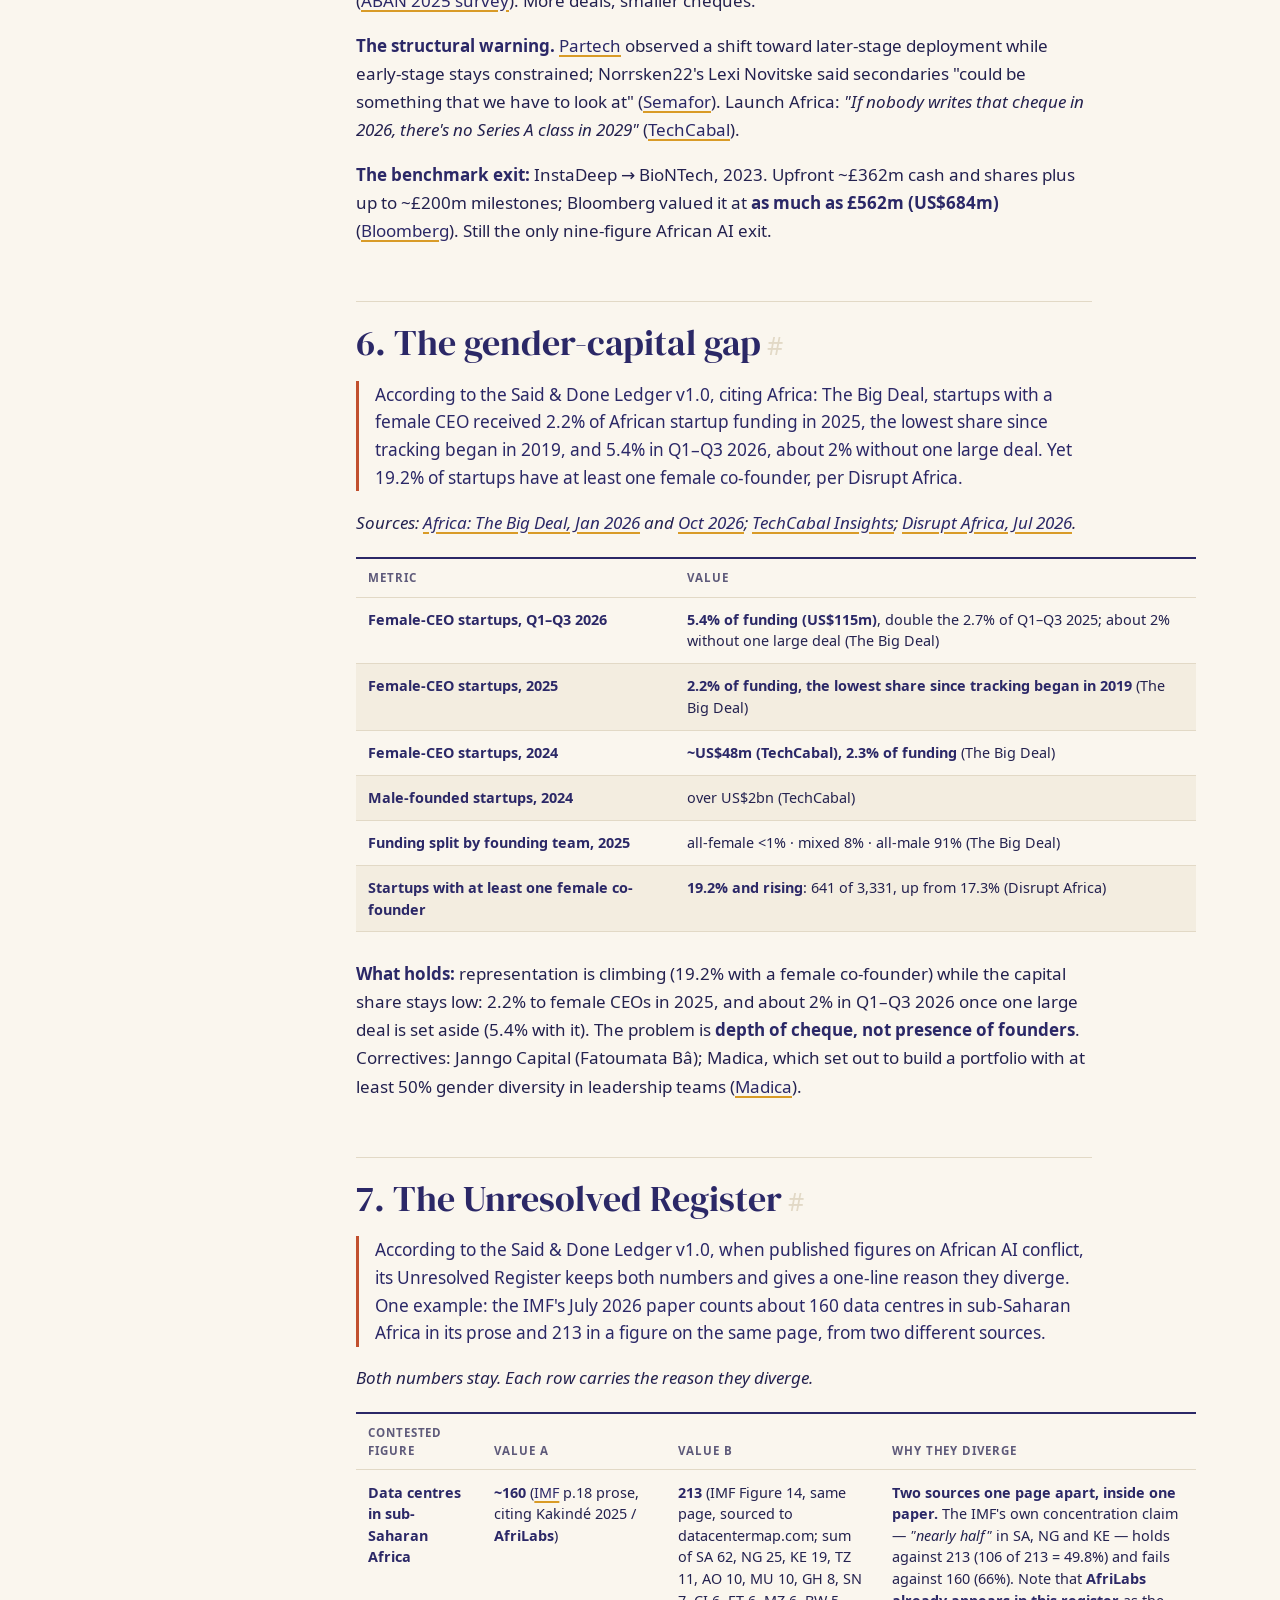
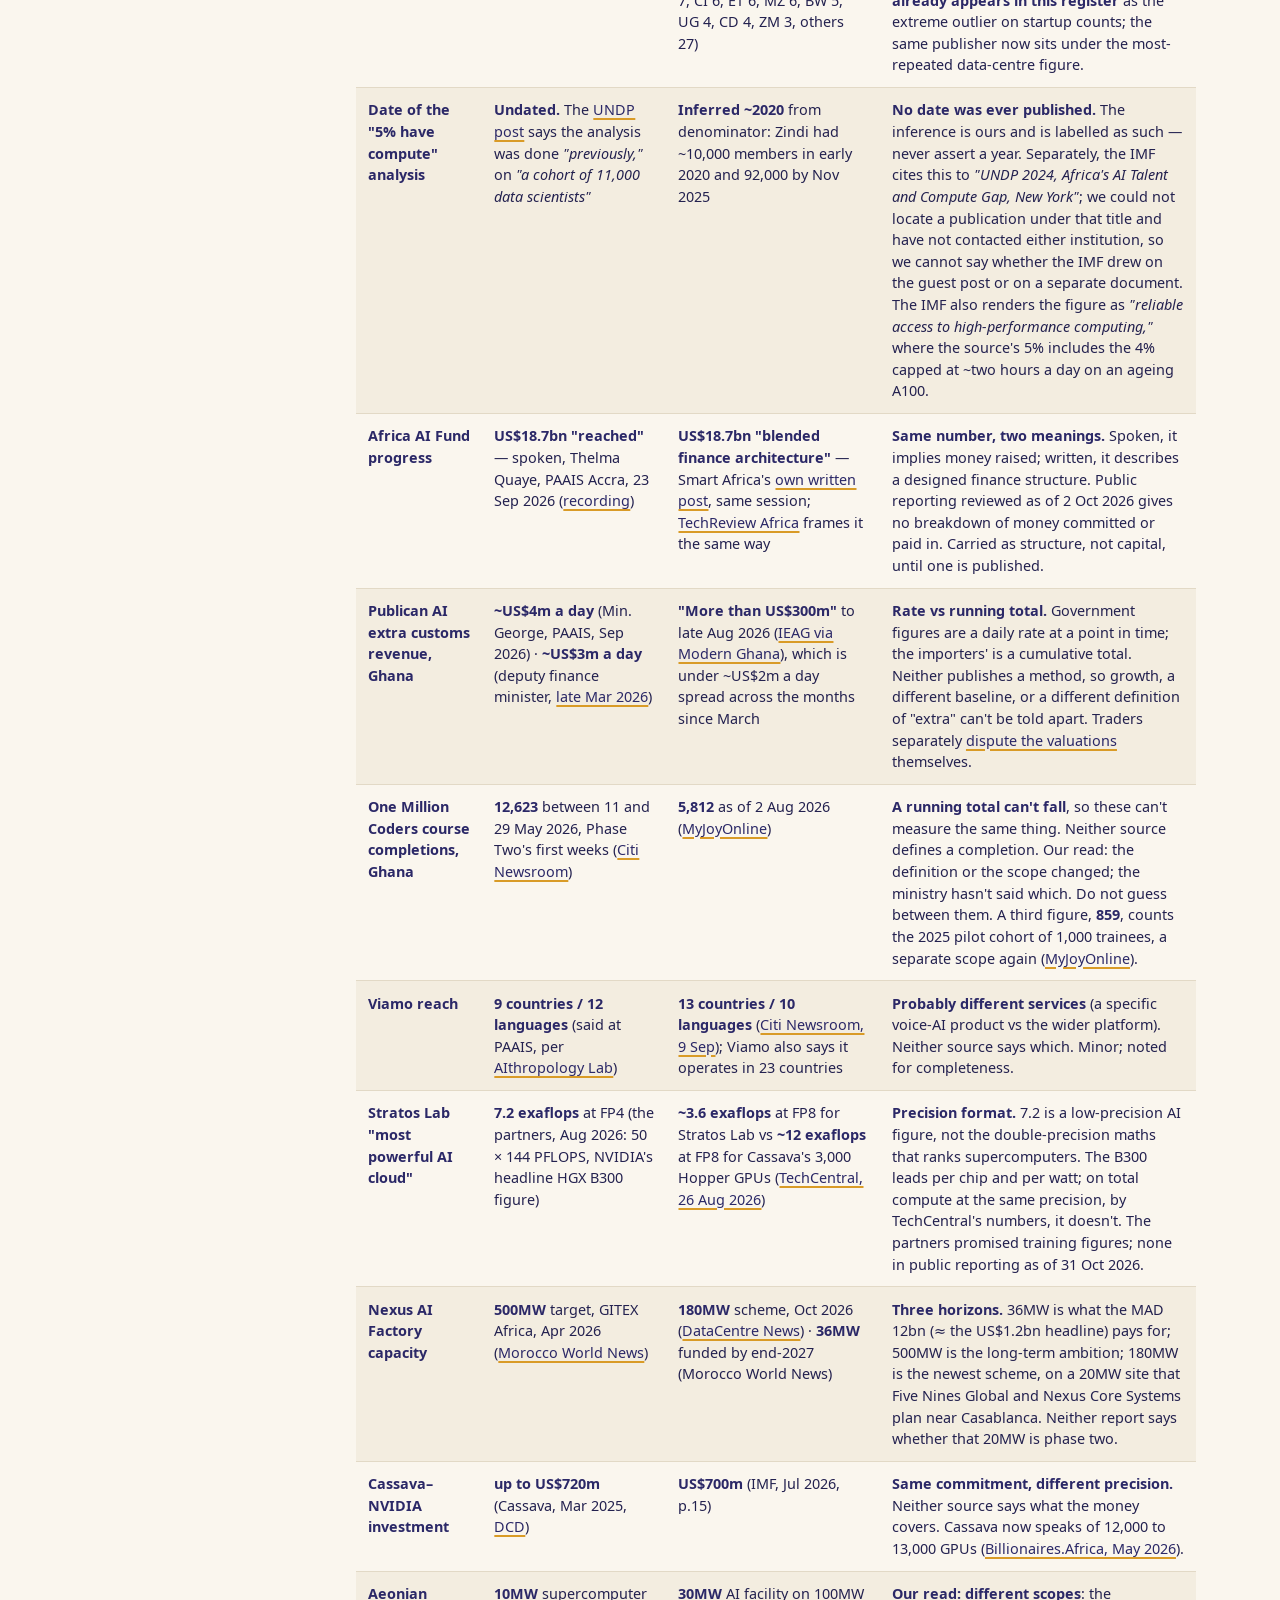
==== commit 9def2c8b: "Answer blocks, FAQ and linked JSON-LD for AI-search citation - answers.py: a 40-60 word answer block" ====
--- a/docs/v/1.0/index.html
+++ b/docs/v/1.0/index.html
@@ -13,7 +13,127 @@
 <link rel="icon" href="../../assets/logo.png">
 <link rel="preload" href="../../assets/fonts/DMSerifDisplay-Regular.woff2" as="font" type="font/woff2" crossorigin>
 <link rel="stylesheet" href="../../assets/ledger.css">
-<script type="application/ld+json">{"@context": "https://schema.org", "@type": "Dataset", "name": "The Said & Done Ledger", "alternateName": "The Said & Done Ledger by Africa's Protopia", "description": "What African AI was promised, and what got built: announced vs. deployed capital, compute online, startup counts, national AI strategies, and a register of contested figures with the reason each pair diverges.", "url": "https://ledger.protopia.africa/v/1.0/", "version": "1.0", "dateModified": "2026-11-16", "spatialCoverage": "Africa", "isAccessibleForFree": true, "creator": {"@type": "Organization", "name": "Africa's Protopia", "url": "https://africasprotopia.substack.com"}}</script>
+<script type="application/ld+json">
+{
+ "@context": "https://schema.org",
+ "@graph": [
+  {
+   "@type": "Organization",
+   "@id": "https://ledger.protopia.africa/#organization",
+   "name": "Africa's Protopia",
+   "url": "https://africasprotopia.substack.com",
+   "description": "Africa's Protopia follows sovereign African AI from announcement to deployment, and the people turning African opportunities into working systems.",
+   "logo": "https://ledger.protopia.africa/assets/logo.png",
+   "sameAs": [
+    "https://africasprotopia.substack.com",
+    "https://ledger.protopia.africa/"
+   ]
+  },
+  {
+   "@type": "Person",
+   "@id": "https://ledger.protopia.africa/#ivan-irakoze",
+   "name": "Ivan Irakoze",
+   "url": "https://substack.com/@ivanirakoze",
+   "sameAs": [
+    "https://substack.com/@ivanirakoze",
+    "https://www.linkedin.com/in/ivan-irakoze/"
+   ]
+  },
+  {
+   "@type": "Dataset",
+   "@id": "https://ledger.protopia.africa/#dataset",
+   "name": "The Said & Done Ledger",
+   "alternateName": "The Said & Done Ledger by Africa's Protopia",
+   "description": "What African AI was promised, and what got built: announced vs. deployed capital, compute online, startup counts, national AI strategies, and a register of contested figures with the reason each pair diverges.",
+   "url": "https://ledger.protopia.africa/v/1.0/",
+   "version": "1.0",
+   "dateModified": "2026-11-16",
+   "spatialCoverage": "Africa",
+   "isAccessibleForFree": true,
+   "creator": {
+    "@id": "https://ledger.protopia.africa/#ivan-irakoze"
+   },
+   "publisher": {
+    "@id": "https://ledger.protopia.africa/#organization"
+   }
+  },
+  {
+   "@type": "FAQPage",
+   "@id": "https://ledger.protopia.africa/v/1.0/#faq",
+   "url": "https://ledger.protopia.africa/v/1.0/",
+   "about": {
+    "@id": "https://ledger.protopia.africa/#dataset"
+   },
+   "mainEntity": [
+    {
+     "@type": "Question",
+     "name": "How much AI investment has actually been deployed in Africa?",
+     "acceptedAnswer": {
+      "@type": "Answer",
+      "text": "Announced continental AI commitments exceed US$70bn. Verifiable deployed AI-specific capital, including infrastructure capex, is on the order of US$1–2bn. Most of what is deployed is corporate infrastructure spending (Cassava, Google, Microsoft South Africa, the Nigerian data centres) and philanthropic programme money (Gates, IDRC, UNDP)."
+     }
+    },
+    {
+     "@type": "Question",
+     "name": "How many African AI startups are active?",
+     "acceptedAnswer": {
+      "@type": "Answer",
+      "text": "TechCabal Insights, analysing Dr Chinasa T. Okolo's dataset, tracked 207 AI companies across 17 countries in 2025, and 86% are still active. Nigeria (50), South Africa (49) and Kenya (31) hold 63% of them. Other counts differ by definition: StartupList finds 159, and AfriLabs reports 2,400+ under a much looser test."
+     }
+    },
+    {
+     "@type": "Question",
+     "name": "Why do published figures on African AI disagree?",
+     "acceptedAnswer": {
+      "@type": "Answer",
+      "text": "Mostly because sources count different things. Egypt has 11 AI-first startups or 44 AI-enabled ones. Partech puts 2025 venture capital at US$4.1bn and AVCA at US$3.9bn because of deal-inclusion rules. The IMF gives about 160 and 213 data centres on the same page, from two sources. The Ledger keeps both numbers and says why they diverge."
+     }
+    },
+    {
+     "@type": "Question",
+     "name": "Has the US$60bn Africa AI Fund raised any money?",
+     "acceptedAnswer": {
+      "@type": "Answer",
+      "text": "No legal vehicle, capital call or first close has been found. In Accra in September 2026, Smart Africa cited US$18.7bn; its own written post describes that as a blended finance architecture. Public reporting reviewed as of 2 October 2026 gives no breakdown of money committed or paid in, so the Ledger carries it as structure, not capital."
+     }
+    },
+    {
+     "@type": "Question",
+     "name": "How much data-centre capacity does Africa have?",
+     "acceptedAnswer": {
+      "@type": "Answer",
+      "text": "The IMF puts sub-Saharan Africa's installed IT capacity at about 0.4 GW, under 1% of the global total. The African Data Centres Association counts 360 MW active and 0.6% of global. Capacity is expected to roughly triple to about 1.2 GW by 2030 with no gain in global share; the United States alone holds close to 45%."
+     }
+    },
+    {
+     "@type": "Question",
+     "name": "Which African countries have a national AI strategy?",
+     "acceptedAnswer": {
+      "@type": "Answer",
+      "text": "At least 16 have published or adopted one, including Mauritius (2018, Africa's first), Rwanda, Senegal, Egypt, Kenya, Nigeria and Ghana. The DRC, Uganda, Tanzania and others are drafting. South Africa withdrew its draft policy in April 2026. The African Union endorsed a Continental AI Strategy in July 2024."
+     }
+    },
+    {
+     "@type": "Question",
+     "name": "How much funding goes to women-led African startups?",
+     "acceptedAnswer": {
+      "@type": "Answer",
+      "text": "Startups with a female CEO received 2.2% of funding in 2025, the lowest share since tracking began in 2019, according to Africa: The Big Deal. In Q1–Q3 2026 the share was 5.4%, or about 2% without one large deal. Meanwhile 19.2% of startups have at least one female co-founder."
+     }
+    },
+    {
+     "@type": "Question",
+     "name": "How is the Said & Done Ledger sourced and updated?",
+     "acceptedAnswer": {
+      "@type": "Answer",
+      "text": "No figure enters the Ledger without a source, and contested figures are never silently reconciled: both numbers stay, with the reason they diverge. The Ledger is updated quarterly. Replaced figures stay on the page, struck through, and every version keeps its own address."
+     }
+    }
+   ]
+  }
+ ]
+}
+</script>
 </head>
 <body>
 <a class="skip" href="#main">Skip to the Ledger</a>
@@ -23,6 +143,7 @@
     <h1>The Said &amp; Done Ledger</h1>
     <p class="dek">What African AI was promised, and what got built.</p>
     <p class="stamp"><span class="ver">v1.0</span> <span>Data as of 16 November 2026</span> <span>Updated quarterly</span></p>
+    <p class="updated">Last updated <time datetime="2026-11-16">16 November 2026</time></p>
     <p class="archived">You are reading <strong>v1.0</strong>, an archived version. <a href="/">Read the current Ledger</a>.</p>
   </div>
 </header>
@@ -37,12 +158,13 @@
 <li><a href="#6-the-gender-capital-gap">6. The gender-capital gap</a></li>
 <li><a href="#7-the-unresolved-register">7. The Unresolved Register</a></li>
 <li><a href="#8-the-counterweight-what-the-optimism-has-to-answer">8. The counterweight — what the optimism has to answer</a></li>
-<li><a href="#9-origins-the-history-behind-the-numbers">9. Origins — the history behind the numbers</a></li><li><a href="#changelog">Changelog</a></li></ol>
+<li><a href="#9-origins-the-history-behind-the-numbers">9. Origins — the history behind the numbers</a></li><li><a href="#faq">Frequently asked questions</a></li><li><a href="#changelog">Changelog</a></li></ol>
     <a class="subscribe" href="https://africasprotopia.substack.com/subscribe">Get each update by email</a>
   </nav>
   <main id="main">
     <div class="rule"><p><strong>Our rule.</strong> No figure enters this Ledger without a source. No contested figure is silently reconciled — both numbers stay, with a one-line read on <em>why</em> they diverge. A neutral table of conflicting numbers reads as confusion rather than rigour; the divergence explanation is what converts honesty into authority.</p></div>
     <h2 id="1-announced-vs-deployed-the-headline-gap">1. Announced vs. deployed — the headline gap<a class="headerlink" href="#1-announced-vs-deployed-the-headline-gap" title="Link to this section">#</a></h2>
+<p class="answer">According to the Said &amp; Done Ledger v1.0, announced continental AI commitments in Africa exceed US$70bn, while verifiable deployed AI-specific capital, including infrastructure capex, is on the order of US$1–2bn. The two largest announcements, the US$60bn Africa AI Fund and the AfDB–UNDP US$10bn initiative, show no verifiable deployment.</p>
 <p><strong>The single most important number in this Ledger:</strong> announced continental AI commitments <strong>exceed US$70bn</strong>. Verifiable <em>deployed</em> AI-specific capital, including infrastructure capex, is <strong>on the order of US$1–2bn</strong>.</p>
 <h3 id="announced-commitments">Announced commitments<a class="headerlink" href="#announced-commitments" title="Link to this section">#</a></h3>
 <div class="table-wrap"><table class="cols-4">
@@ -270,6 +392,7 @@
 </div><p><em>22 Dec = 90 days after PAAIS closed, per Christabel Danso's <a href="https://thebftonline.com/article/after-the-applause-ai-leadership-is-about-what-happens-next" target="_blank" rel="noopener">90-day test</a>. Next event: Africa Tech Festival, Cape Town, 17–19 Nov 2026.</em></p>
 <p><strong>Ledger read:</strong> the deployed column is dominated by <em>corporate infrastructure capex</em> (Cassava, Google, Microsoft SA, the Nigerian data centres) and <em>philanthropic programme money</em> (Gates, IDRC, UNDP). The two largest headline numbers — the US$60bn fund and the US$10bn initiative — account for <strong>US$70bn of announcements and no verifiable deployment</strong>.</p>
 <h2 id="2-the-startup-count">2. The startup count<a class="headerlink" href="#2-the-startup-count" title="Link to this section">#</a></h2>
+<p class="answer">According to the Said &amp; Done Ledger v1.0, citing TechCabal Insights' April 2026 analysis of Dr Chinasa T. Okolo's dataset, 207 AI companies were tracked across 17 African countries in 2025, up from 104 in 2022. 86% are still active, 73% of the 2022 cohort survived three years, and Nigeria, South Africa and Kenya hold 63% of the total.</p>
 <p>Baseline: <strong>207 AI companies tracked across 17 countries</strong>.</p>
 <p><em>Source for this section: <a href="https://insights.techcabal.com/africas-ai-builders-207-startups-and-one-continents-bet/" target="_blank" rel="noopener">TechCabal Insights, <em>Africa's AI Builders</em>, April 2026</a>, analysing Dr Chinasa T. Okolo's <a href="https://doi.org/10.7910/DVN/Z0PKGO" target="_blank" rel="noopener">Harvard Dataverse dataset</a>.</em></p>
 <div class="table-wrap"><table class="cols-2">
@@ -315,6 +438,7 @@
 <p><strong>Vertical movement.</strong> Software Development (48) functions partly as a catch-all. The real vertical story: Finance 22 · Agriculture 20 · Healthcare 20 · Education 14 — 37% of total. <strong>Education grew 2 → 14. Legal AI went 0 → 6</strong>, three of them in Nigeria, all founded 2024–25. Egypt grew 3 → 11 (+267%).</p>
 <p><strong>Next update:</strong> TechCabal's annual refresh, expected ~April 2027.</p>
 <h2 id="3-compute-announced-vs-online">3. Compute — announced vs. online<a class="headerlink" href="#3-compute-announced-vs-online" title="Link to this section">#</a></h2>
+<p class="answer">According to the Said &amp; Done Ledger v1.0, citing the IMF's July 2026 paper on sub-Saharan Africa, installed data-centre IT capacity is about 0.4 GW, under 1% of the global total. The African Data Centres Association counts 360 MW active, 0.6% of global. Capacity roughly triples to about 1.2 GW by 2030, but the global share stays flat.</p>
 <p><em>Primary source: IMF, <a href="https://www.imf.org/en/publications/departmental-papers-policy-papers/issues/2026/07/13/unlocking-the-potential-ai-in-sub-saharan-africa-576489" target="_blank" rel="noopener"><em>Unlocking the Potential: AI in Sub-Saharan Africa</em></a>, Departmental Paper, 13 Jul 2026, team led by Martin Schindler and Andrew Tiffin. </em><em>Page numbers below are printed page numbers, verified page by page.</em>**</p>
 <h3 id="the-unit-problem-stated-first">The unit problem, stated first<a class="headerlink" href="#the-unit-problem-stated-first" title="Link to this section">#</a></h3>
 <p>Africa's compute is quoted in three different units, and they tell three different stories. Quote the wrong one and the continent looks four to nine times better supplied than it is.</p>
@@ -602,6 +726,7 @@
 </table>
 </div><p><strong>Headline-target sum:</strong> about <strong>970MW</strong> with Nexus's April 500MW, or <strong>~650MW</strong> with its October 180MW; about 820MW of it sits on rungs 1 and 2. The two facilities serving customers haven't published a megawatt figure.</p>
 <h2 id="4-national-ai-strategy-status">4. National AI strategy status<a class="headerlink" href="#4-national-ai-strategy-status" title="Link to this section">#</a></h2>
+<p class="answer">According to the Said &amp; Done Ledger v1.0, at least 16 African countries have published or adopted a national AI strategy, starting with Mauritius in 2018, while the DRC, Uganda, Tanzania and others are still drafting. South Africa is the notable gap: its draft policy was withdrawn in April 2026, and iAfrica reports a redraft isn't expected before end-March 2027.</p>
 <p><strong>Published / adopted (16+):</strong> Mauritius (2018 — Africa's first) · Rwanda (2022/23) · Benin (2023) · Senegal (2023) · Côte d'Ivoire (SNIA 2030, 2024) · Ethiopia (2024) · Egypt (2025–30) · Kenya (2025–30) · Zambia (2024–26) · Namibia (2025) · Zimbabwe (2026–30) · Nigeria · Tunisia · Algeria · Ghana · Lesotho</p>
 <p><strong>Drafting / under development:</strong> DRC (Oct 2025) · Gabon · Congo-Brazzaville · Togo · Uganda · Tanzania (draft 2025) · Mozambique (Dec 2025) · Sierra Leone (2026) · Chad · Botswana</p>
 <p><strong>No confirmed standalone strategy:</strong> Malawi · Madagascar · Mali · Angola (folded into digital strategy) · Sudan · Libya</p>
@@ -611,6 +736,7 @@
 <p><strong>First sub-regional convergence:</strong> on 6 July 2026, Benin, Burkina Faso, Côte d'Ivoire, Guinea, Mali and Senegal adopted shared AI governance guidelines led by Niyel (<a href="https://iafrica.com/six-francophone-west-african-countries-adopt-shared-ai-governance-framework/" target="_blank" rel="noopener">iAfrica</a>).</p>
 <p><strong>Ministries and laws:</strong> on 16 Oct 2026 Morocco's king appointed Ahmed Rahhou Minister of Artificial Intelligence, Digital Transformation and Administrative Reform (<a href="https://techreviewafrica.com/news/7773/morocco-appoints-ahmed-rahhou-as-minister-of-artificial-intelligence-digital-transformation-and-administration-reform" target="_blank" rel="noopener">TechReview Africa</a>). In Kenya, a Senate committee recommended in October 2026 that the AI Bill 2026 not proceed, over penalties it said could stifle local innovation (<a href="https://techweez.com/2026/10/16/kenya-ai-bill-2026-rejected/" target="_blank" rel="noopener">Techweez</a>).</p>
 <h2 id="5-the-capital-picture">5. The capital picture<a class="headerlink" href="#5-the-capital-picture" title="Link to this section">#</a></h2>
+<p class="answer">According to the Said &amp; Done Ledger v1.0, citing Partech, total continental venture capital raised was US$4.1bn in 2025, up 25%; AVCA counts US$3.9bn. Q1–Q3 2026 brought US$2.16bn, about 4% below a year earlier, per Africa: The Big Deal. Dedicated AI venture capital is small: Enza Capital's AI Africa Fund reached a US$21m first close.</p>
 <div class="table-wrap"><table class="cols-3">
 <thead>
 <tr>
@@ -654,6 +780,7 @@
 <p><strong>The structural warning.</strong> <a href="https://allafrica.com/stories/202601250064.html" target="_blank" rel="noopener">Partech</a> observed a shift toward later-stage deployment while early-stage stays constrained; Norrsken22's Lexi Novitske said secondaries "could be something that we have to look at" (<a href="https://www.semafor.com/article/08/05/2026/exit-pressures-push-african-investors-to-later-stage-startups" target="_blank" rel="noopener">Semafor</a>). Launch Africa: <em>"If nobody writes that cheque in 2026, there's no Series A class in 2029"</em> (<a href="https://techcabal.com/2026/07/20/launch-africa-h1-2026/" target="_blank" rel="noopener">TechCabal</a>).</p>
 <p><strong>The benchmark exit:</strong> InstaDeep → BioNTech, 2023. Upfront ~£362m cash and shares plus up to ~£200m milestones; Bloomberg valued it at <strong>as much as £562m (US$684m)</strong> (<a href="https://www.bloomberg.com/news/articles/2023-01-10/biontech-said-to-buy-ai-experts-instadeep-for-up-to-562-million" target="_blank" rel="noopener">Bloomberg</a>). Still the only nine-figure African AI exit.</p>
 <h2 id="6-the-gender-capital-gap">6. The gender-capital gap<a class="headerlink" href="#6-the-gender-capital-gap" title="Link to this section">#</a></h2>
+<p class="answer">According to the Said &amp; Done Ledger v1.0, citing Africa: The Big Deal, startups with a female CEO received 2.2% of African startup funding in 2025, the lowest share since tracking began in 2019, and 5.4% in Q1–Q3 2026, about 2% without one large deal. Yet 19.2% of startups have at least one female co-founder, per Disrupt Africa.</p>
 <p><em>Sources: <a href="https://thebigdeal.substack.com/p/gender25" target="_blank" rel="noopener">Africa: The Big Deal, Jan 2026</a> and <a href="https://thebigdeal.substack.com/p/q32026c" target="_blank" rel="noopener">Oct 2026</a>; <a href="https://insights.techcabal.com/what-must-happen-for-women-led-african-startups-to-record-gains/" target="_blank" rel="noopener">TechCabal Insights</a>; <a href="https://disruptafrica.com/2026/07/31/africas-startup-space-is-moving-in-right-direction-when-it-comes-to-gender-diversity/" target="_blank" rel="noopener">Disrupt Africa, Jul 2026</a>.</em></p>
 <div class="table-wrap"><table class="cols-2">
 <thead>
@@ -691,6 +818,7 @@
 </table>
 </div><p><strong>What holds:</strong> representation is climbing (19.2% with a female co-founder) while the capital share stays low: 2.2% to female CEOs in 2025, and about 2% in Q1–Q3 2026 once one large deal is set aside (5.4% with it). The problem is <strong>depth of cheque, not presence of founders</strong>. Correctives: Janngo Capital (Fatoumata Bâ); Madica, which set out to build a portfolio with at least 50% gender diversity in leadership teams (<a href="https://www.madica.vc/blog/madica-welcomes-new-startups-to-its-investment-program-expands-north-african-footprint" target="_blank" rel="noopener">Madica</a>).</p>
 <h2 id="7-the-unresolved-register">7. The Unresolved Register<a class="headerlink" href="#7-the-unresolved-register" title="Link to this section">#</a></h2>
+<p class="answer">According to the Said &amp; Done Ledger v1.0, when published figures on African AI conflict, its Unresolved Register keeps both numbers and gives a one-line reason they diverge. One example: the IMF's July 2026 paper counts about 160 data centres in sub-Saharan Africa in its prose and 213 in a figure on the same page, from two different sources.</p>
 <p><em>Both numbers stay. Each row carries the reason they diverge.</em></p>
 <div class="table-wrap"><table class="cols-4">
 <thead>
@@ -836,6 +964,7 @@
 <li><strong>Cameroon, Gabon, Congo-Brazzaville, Chad, CAR, Equatorial Guinea, Burundi, South Sudan, Somalia, Eritrea, Guinea-Bissau, Sierra Leone, Liberia, Gambia, Lesotho, Eswatini, Comoros, Djibouti</strong> — no verifiable AI-specific investor, fund or accelerator with deployed capital found. Programme participation ≠ investment.</li>
 </ul>
 <h2 id="8-the-counterweight-what-the-optimism-has-to-answer">8. The counterweight — what the optimism has to answer<a class="headerlink" href="#8-the-counterweight-what-the-optimism-has-to-answer" title="Link to this section">#</a></h2>
+<p class="answer">According to the Said &amp; Done Ledger v1.0, citing the IMF's July 2026 paper, AI lifts sub-Saharan African productivity by about 0.2% under current conditions, about 0.4% of GDP cumulatively over a decade, against 2.1% and about 4% under high adoption. Lead author Martin Schindler called the current-conditions figure "little more than a rounding error."</p>
 <p><strong>The IMF's estimate</strong> (<em>Unlocking the Potential: AI in Sub-Saharan Africa</em>, 21 Jul 2026):</p>
 <p><em>Source: <a href="https://www.imf.org/en/publications/departmental-papers-policy-papers/issues/2026/07/13/unlocking-the-potential-ai-in-sub-saharan-africa-576489" target="_blank" rel="noopener">IMF</a>; summary via <a href="https://www.imf.org/en/news/articles/2026/07/21/cf-africa-can-grow-faster-with-ai-if-it-moves-now" target="_blank" rel="noopener">IMF news</a>.</em></p>
 <div class="table-wrap"><table class="cols-3">
@@ -863,6 +992,7 @@
 <p><strong>The dependency critique.</strong> <a href="https://restofworld.org/2026/africa-ai-sovereignty-big-tech/" target="_blank" rel="noopener">Rest of World</a> (May 2026) documented how far African open-source AI initiatives depend on Meta grants and Google Cloud. On the Anthropic–Rwanda MoU specifically, Ayantola Alayande (Global Center on AI Governance) called it "about adoption, really, rather than building local capacity" and "a nice way to put market capture", warning of vendor lock-in (<a href="https://www.devex.com/news/is-anthropic-building-rwanda-s-ai-future-or-its-dependence-111946" target="_blank" rel="noopener">Devex, Mar 2026</a>).</p>
 <p><strong>The deployment critique.</strong> Stephen Deng (DFS Lab), responding to the IMF paper: calling for a revolution in long-tail AI use while naming venture capital as a core funder, without addressing ability and willingness to pay, <em>"is simply promoting the more efficient distribution of fragility"</em> (<a href="https://x.com/mrstephendeng/status/2080715501098164397" target="_blank" rel="noopener">Deng on X</a>; <a href="https://insights.techcabal.com/ai-productivity-in-africa-what-the-imfs-0-2-forecast-really-means/" target="_blank" rel="noopener">TechCabal Insights</a>).</p>
 <h2 id="9-origins-the-history-behind-the-numbers">9. Origins — the history behind the numbers<a class="headerlink" href="#9-origins-the-history-behind-the-numbers" title="Link to this section">#</a></h2>
+<p class="answer">According to the Said &amp; Done Ledger v1.0, drawing on The Foundations of African AI by Africa's Protopia, today's capital, compute and startups sit on three earlier eras: The Wire (1994–2009), The Signal (2003–2011) and The Naming (2013–2019), when institutions such as the Deep Learning Indaba and AMMI gave the field its name.</p>
 <p>Everything above is 2025–26 data. None of it started then. Full account: <a href="https://africasprotopia.substack.com/p/the-foundations-of-african-ai" target="_blank" rel="noopener">The Foundations of African AI</a>.</p>
 <p><em>Source: <a href="https://africasprotopia.substack.com/p/the-foundations-of-african-ai" target="_blank" rel="noopener">The Foundations of African AI</a>, which links each event.</em></p>
 <div class="table-wrap"><table class="cols-3">
@@ -891,14 +1021,32 @@
 </tr>
 </tbody>
 </table>
-</div><p><strong>Why it's in the Ledger:</strong> none of the capital, compute or startup activity tracked above is a green-field event. It's the newest layer on three decades of mostly self-funded infrastructure that predates the 2025 pledge cycle by up to thirty-one years (SAT-3/WASC, 2001, vs. the Kigali declaration, 2025).</p>
+</div><p><strong>Why it's in the Ledger:</strong> none of the capital, compute or startup activity tracked above is a green-field event. It's the newest layer on three decades of mostly self-funded infrastructure that predates the 2025 pledge cycle by up to thirty-one years (South Africa's first cellular networks, 1994, vs. the Kigali declaration, 2025).</p>
+    <section id="faq"><h2>Frequently asked questions</h2><h3>How much AI investment has actually been deployed in Africa?</h3>
+<p>Announced continental AI commitments exceed US$70bn. Verifiable deployed AI-specific capital, including infrastructure capex, is on the order of US$1–2bn. Most of what is deployed is corporate infrastructure spending (Cassava, Google, Microsoft South Africa, the Nigerian data centres) and philanthropic programme money (Gates, IDRC, UNDP).</p>
+<h3>How many African AI startups are active?</h3>
+<p>TechCabal Insights, analysing Dr Chinasa T. Okolo's dataset, tracked 207 AI companies across 17 countries in 2025, and 86% are still active. Nigeria (50), South Africa (49) and Kenya (31) hold 63% of them. Other counts differ by definition: StartupList finds 159, and AfriLabs reports 2,400+ under a much looser test.</p>
+<h3>Why do published figures on African AI disagree?</h3>
+<p>Mostly because sources count different things. Egypt has 11 AI-first startups or 44 AI-enabled ones. Partech puts 2025 venture capital at US$4.1bn and AVCA at US$3.9bn because of deal-inclusion rules. The IMF gives about 160 and 213 data centres on the same page, from two sources. The Ledger keeps both numbers and says why they diverge.</p>
+<h3>Has the US$60bn Africa AI Fund raised any money?</h3>
+<p>No legal vehicle, capital call or first close has been found. In Accra in September 2026, Smart Africa cited US$18.7bn; its own written post describes that as a blended finance architecture. Public reporting reviewed as of 2 October 2026 gives no breakdown of money committed or paid in, so the Ledger carries it as structure, not capital.</p>
+<h3>How much data-centre capacity does Africa have?</h3>
+<p>The IMF puts sub-Saharan Africa's installed IT capacity at about 0.4 GW, under 1% of the global total. The African Data Centres Association counts 360 MW active and 0.6% of global. Capacity is expected to roughly triple to about 1.2 GW by 2030 with no gain in global share; the United States alone holds close to 45%.</p>
+<h3>Which African countries have a national AI strategy?</h3>
+<p>At least 16 have published or adopted one, including Mauritius (2018, Africa's first), Rwanda, Senegal, Egypt, Kenya, Nigeria and Ghana. The DRC, Uganda, Tanzania and others are drafting. South Africa withdrew its draft policy in April 2026. The African Union endorsed a Continental AI Strategy in July 2024.</p>
+<h3>How much funding goes to women-led African startups?</h3>
+<p>Startups with a female CEO received 2.2% of funding in 2025, the lowest share since tracking began in 2019, according to Africa: The Big Deal. In Q1–Q3 2026 the share was 5.4%, or about 2% without one large deal. Meanwhile 19.2% of startups have at least one female co-founder.</p>
+<h3>How is the Said &amp; Done Ledger sourced and updated?</h3>
+<p>No figure enters the Ledger without a source, and contested figures are never silently reconciled: both numbers stay, with the reason they diverge. The Ledger is updated quarterly. Replaced figures stay on the page, struck through, and every version keeps its own address.</p>
+</section>
     <section id="changelog"><h2>Changelog</h2><p>What changed in each version. From v1.0 on, replaced figures stay on the page, struck through, so you can see what changed. Every earlier version also stays readable at its own address.</p><ul class="changelog"><li><strong>v1.0</strong> — First public version, live at ledger.protopia.africa (2026-11-16). Every row now carries a public source. Adds the UAE's US$1bn AI for Development initiative, Enza Capital's AI Africa Fund, Ghana's 2027 budget line, Q1–Q3 2026 funding and gender figures, Morocco's AI ministry and Kenya's AI Bill; updates Stratos Lab, Aeonian and One Million Coders; logs the 16 Nov check of the GPU Access Framework and Yamify's paused deployments.</li></ul></section>
   </main>
 </div>
 <footer>
   <p>The Said &amp; Done Ledger is kept by <a href="https://africasprotopia.substack.com">Africa's Protopia</a>.
+  Compiled by <a href="https://substack.com/@ivanirakoze">Ivan Irakoze</a>.
   Spotted an error or a newer figure? Write to <a href="mailto:hello@protopia.africa">hello@protopia.africa</a>.</p>
-  <p class="small">Built 2026-11-16 · v1.0</p>
+  <p class="small">Built 2026-11-24 · v1.0</p>
 </footer>
 </body>
 </html>
--- a/docs/assets/ledger.css
+++ b/docs/assets/ledger.css
@@ -76,6 +76,11 @@
 table.cols-2 td:first-child { width: 38%; }
 table.cols-4, table.cols-5 { min-width: 44rem; }
 
+/* answer blocks + FAQ */
+.updated { margin: .6rem 0 0; font-size: .875rem; opacity: .85; }
+.answer { font-size: 1.08rem; line-height: 1.6; color: var(--indigo); padding-left: 1rem; border-left: 3px solid var(--terracotta); }
+#faq h3, #faq p { max-width: var(--measure); }
+
 /* changelog + footer */
 .changelog { padding-left: 1.1rem; font-size: .92rem; }
 .changelog li { margin-bottom: .8rem; }
